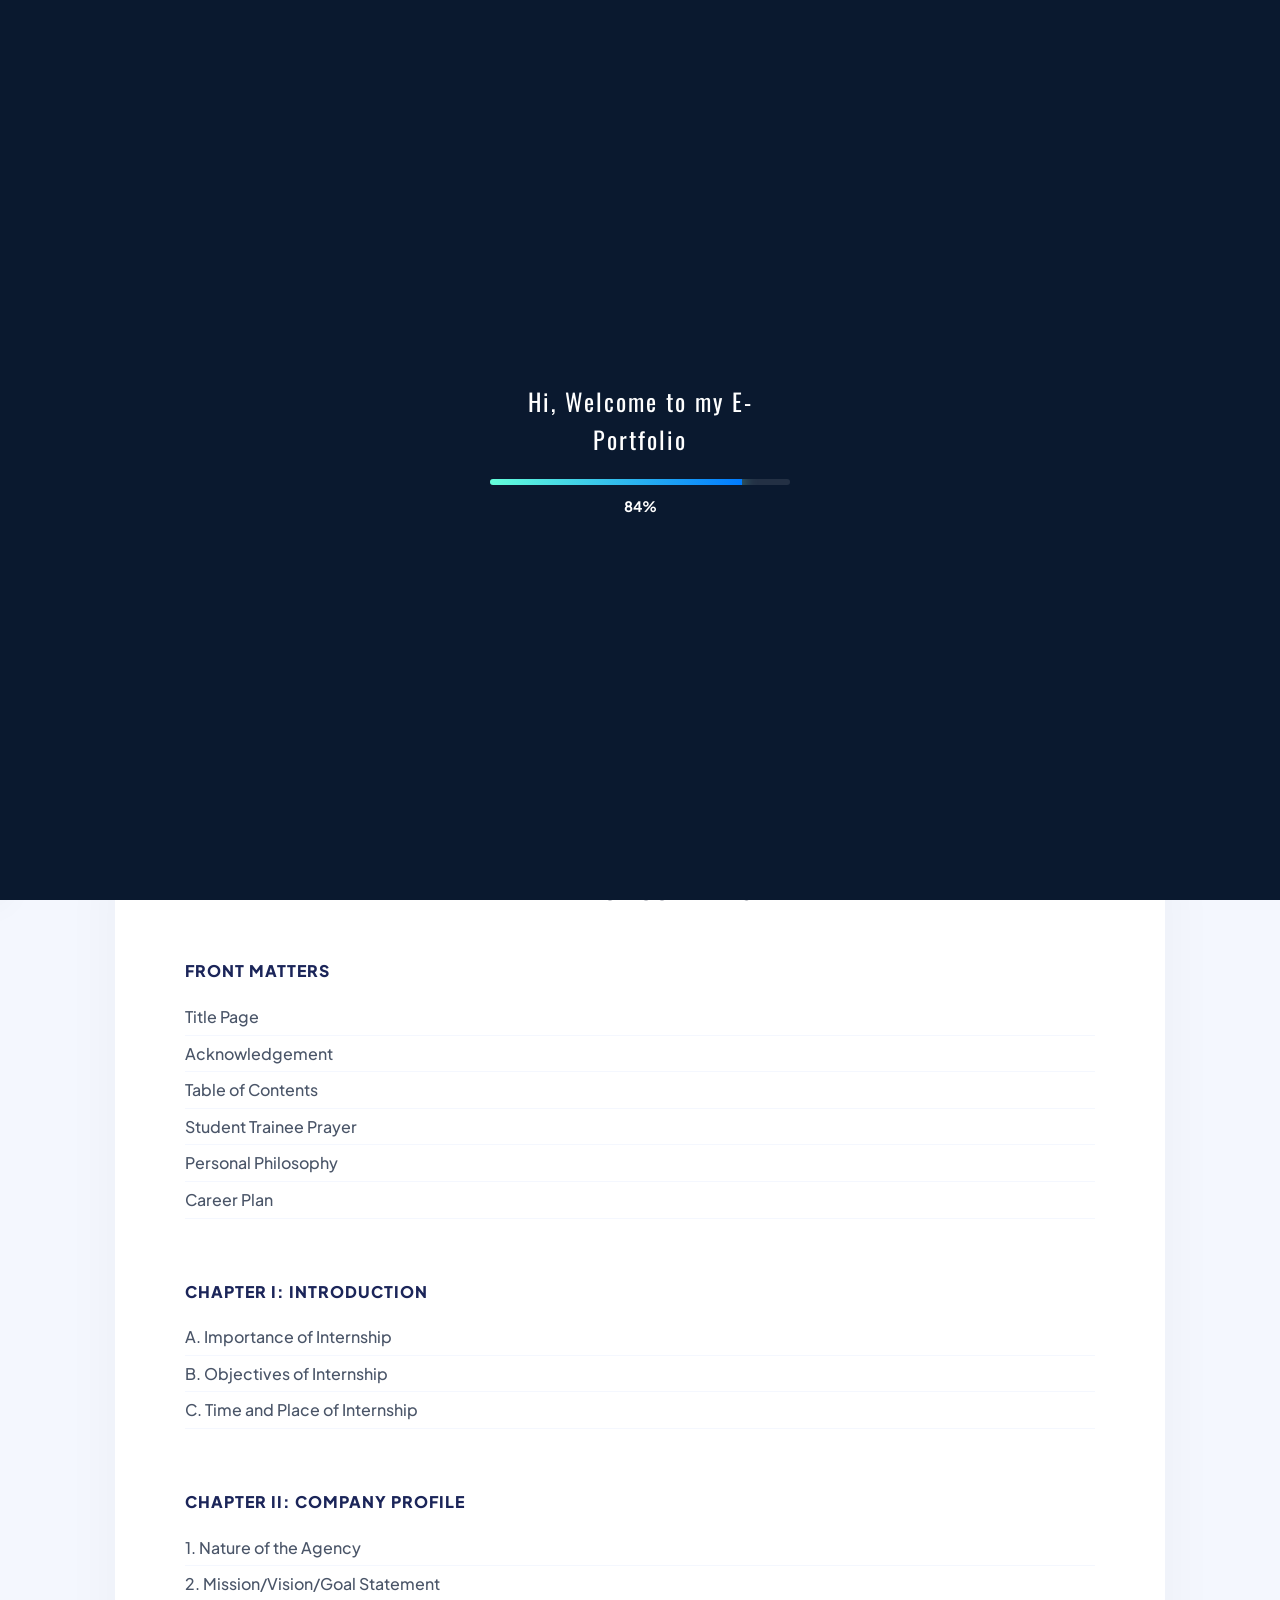
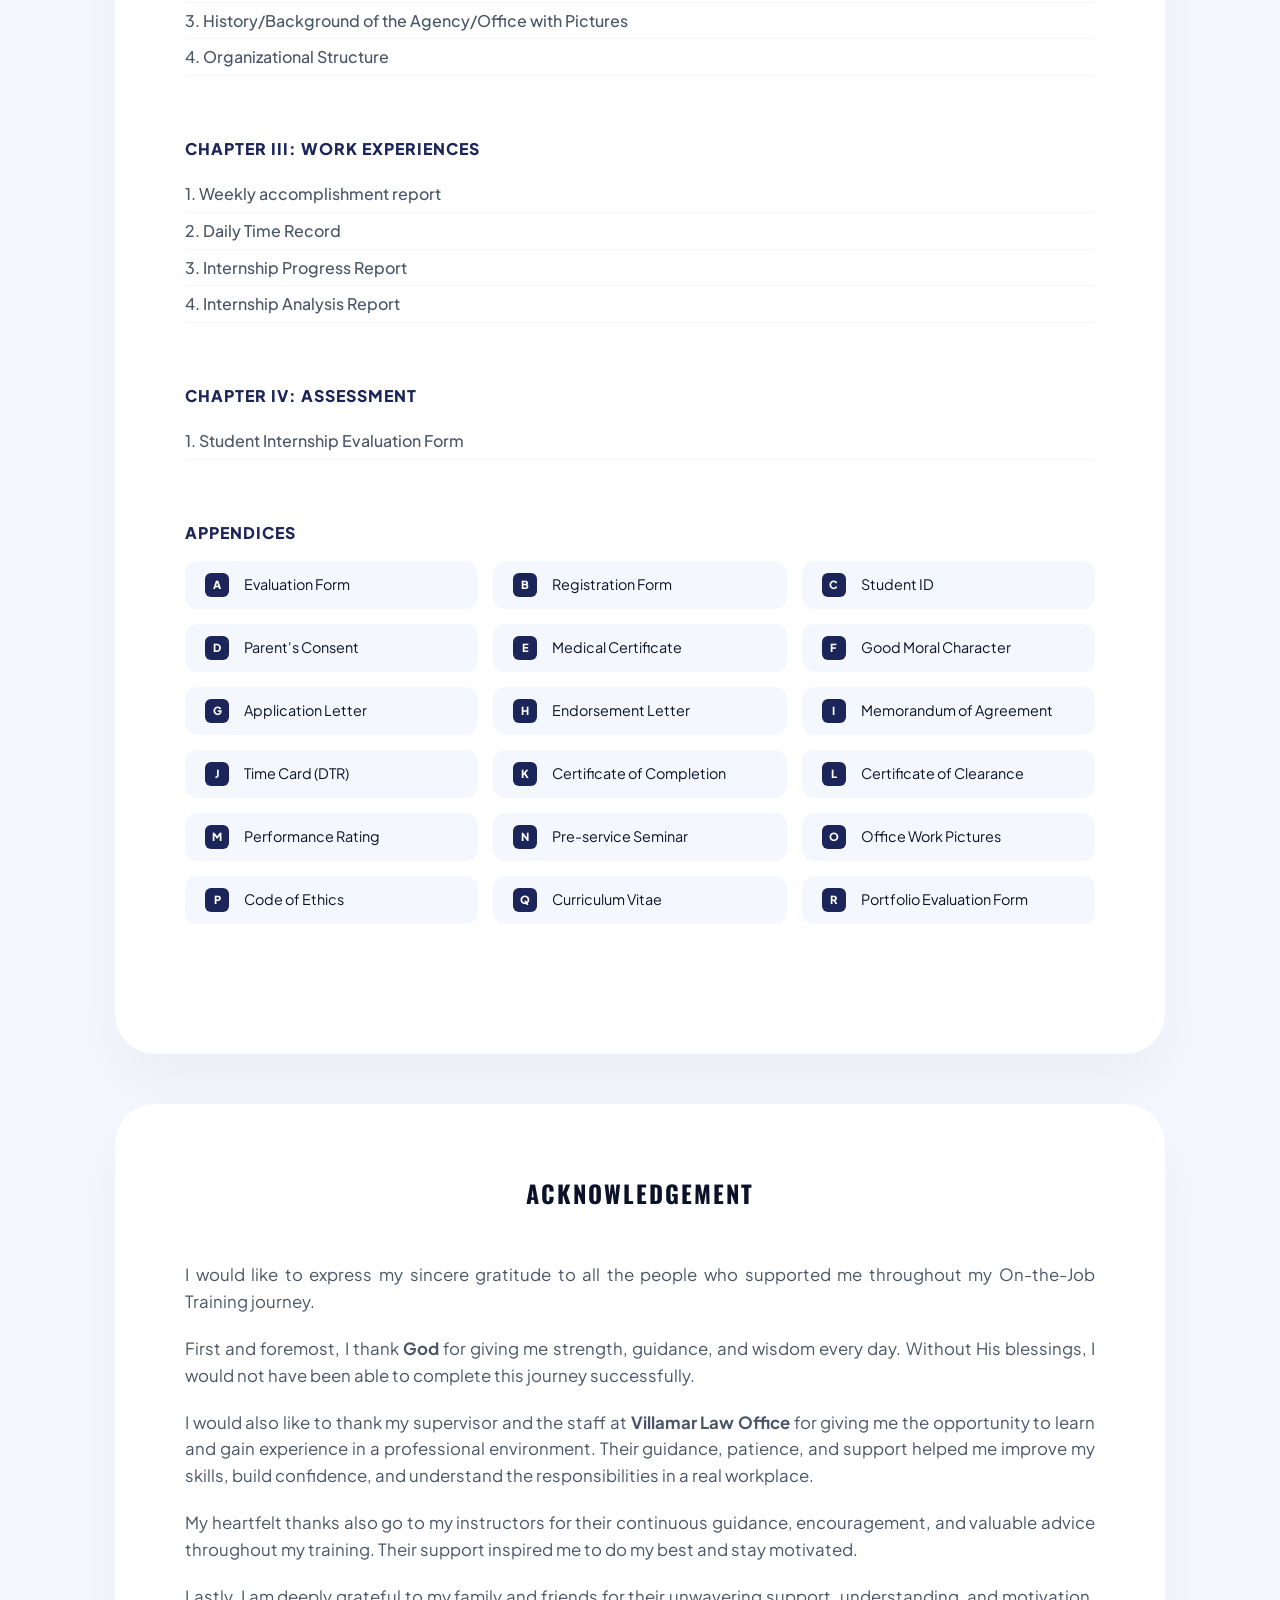
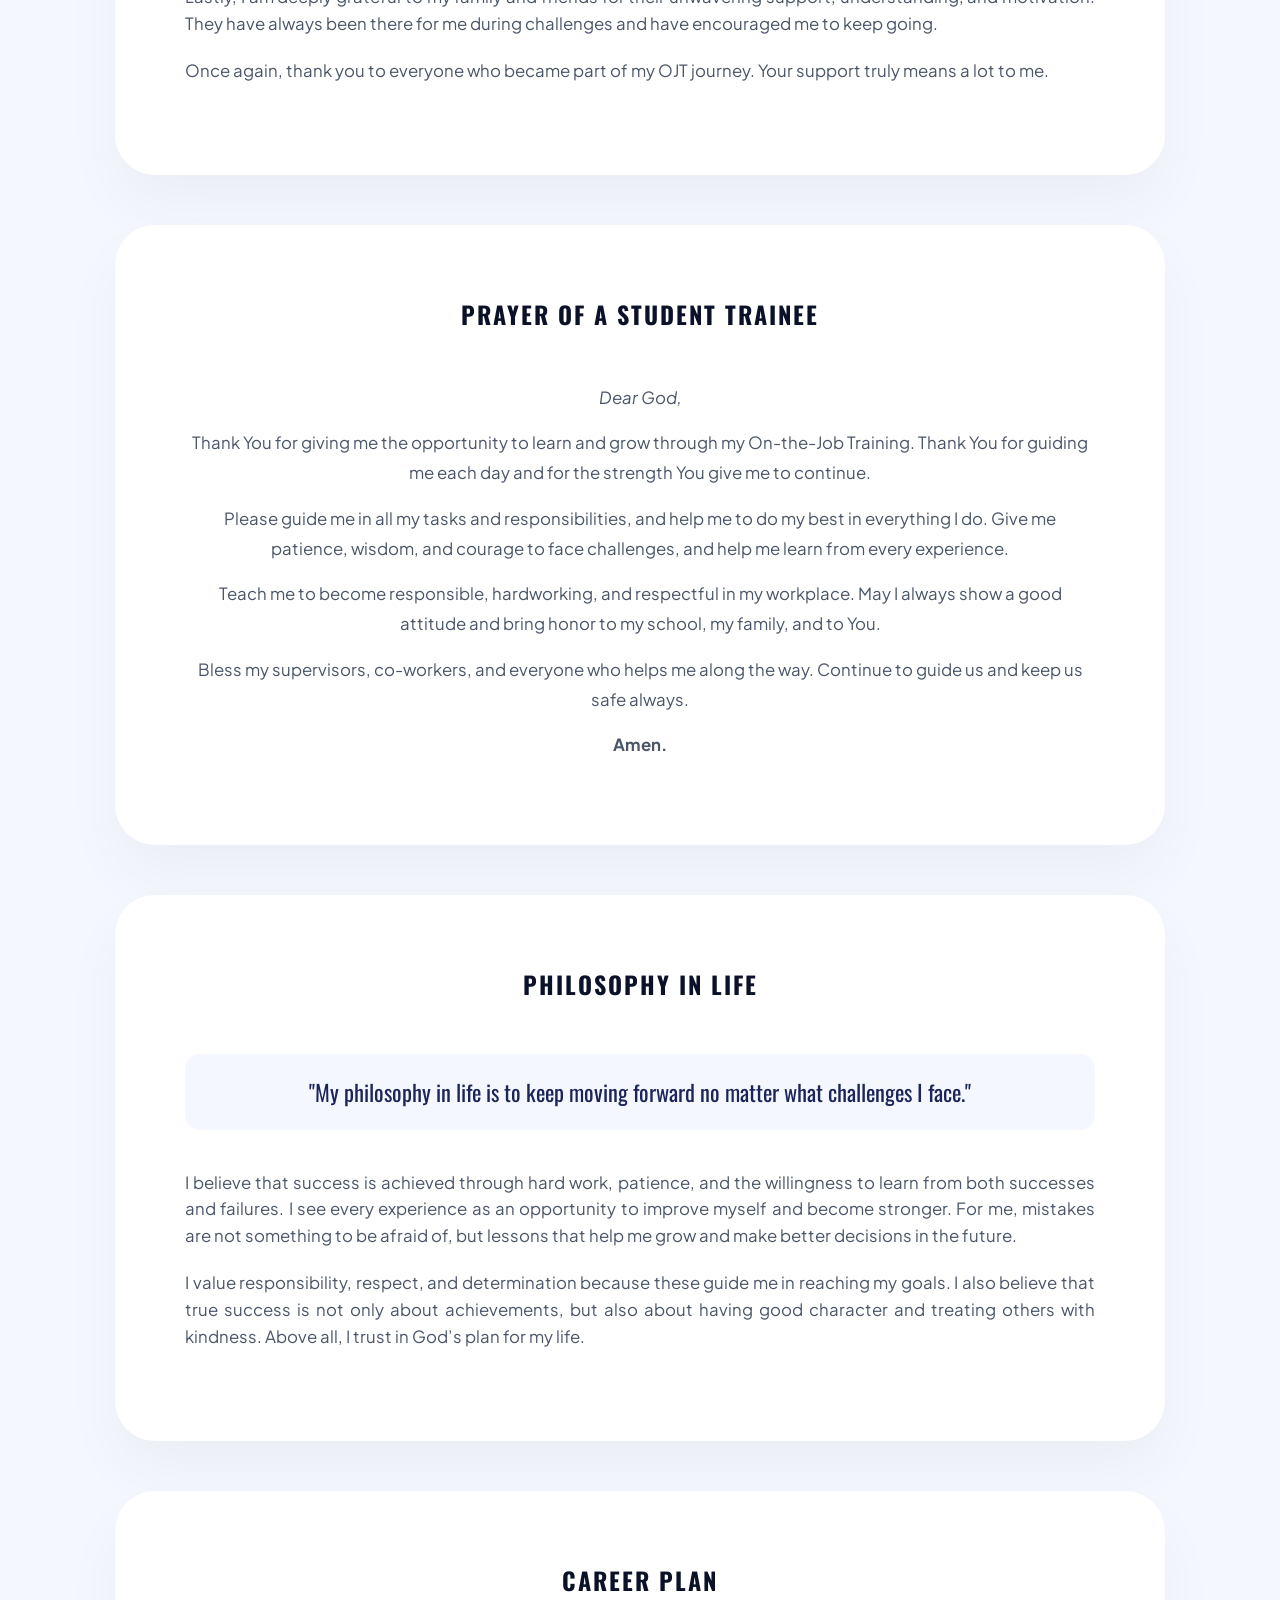
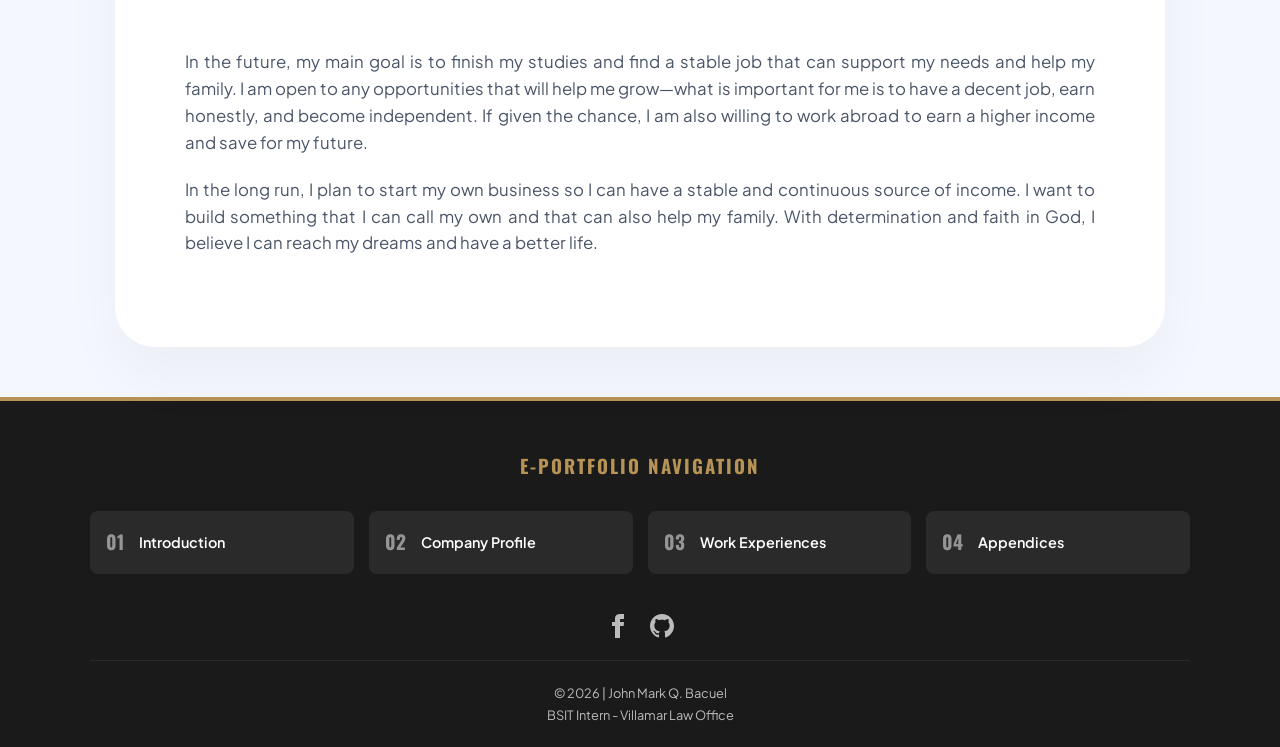
==== index.html @ 4e7fc2db "Update index.html" ====
<!DOCTYPE html>
<html lang="en">
<head>
    <meta charset="UTF-8">
    <meta property="og:title" content="OJT E-Portfolio | John Mark Bacuel">
<meta property="og:description" content="My On-the-Job Training E-Portfolio showcasing my experience and achievements at Villamar Law Office.">
<meta property="og:image" content="https://yourdomain.com/preview.jpg">
<meta property="og:type" content="website">
    <meta name="viewport" content="width=device-width, initial-scale=1.0">
    <title>OJT E-Portfolio | John Mark Bacuel</title>
    <link rel="stylesheet" href="style.css">
    <link href="https://fonts.googleapis.com/css2?family=Oswald:wght@400;700&family=Plus+Jakarta+Sans:wght@300;400;600;800&display=swap" rel="stylesheet">
    <link rel="icon" type="image/png" href="omsc_logo.png">
    <style>
        /* Custom styles para sa Logos at Title Alignment */
        .logo-container {
            display: flex;
            justify-content: center;
            align-items: center;
            gap: 20px; /* Pagitan ng bawat logo */
            margin-bottom: 20px;
            flex-wrap: wrap;
        }

        .logo-container img {
            height: 80px; /* Standard height para sa mga logos */
            width: auto;
            filter: drop-shadow(0 4px 8px rgba(0,0,0,0.3)); /* Para lumitaw sa background */
        }

        .college-name {
            font-family: 'Plus Jakarta Sans', sans-serif;
            color: var(--accent); /* Ginamit ang gold color from your CSS */
            font-size: 1.2rem;
            font-weight: 600;
            letter-spacing: 2px;
            text-transform: uppercase;
            margin-top: 10px;
            text-shadow: 0 2px 10px rgba(0,0,0,0.5);
        }

        .hero-content {
            text-align: center;
        }

        @media (max-width: 768px) {
            .logo-container img { height: 50px; }
            .college-name { font-size: 0.9rem; }
        }
    </style>
</head>
<div id="loader-wrapper">
    <div class="loader-content">
        <div class="welcome-text">Hi, Welcome to my E-Portfolio</div>
        <div class="progress-bar-container">
            <div class="progress-bar" id="progress-bar"></div>
        </div>
        <div class="loading-percentage">0%</div>
    </div>
</div>

<div id="info-modal" class="modal-overlay">
    <div class="modal-box">
        <span class="close-modal" onclick="closeModal()">&times;</span>
        <div class="modal-header">
            <img src="me.png" alt="Student" class="modal-avatar">
            <h2>Student Profile</h2>
        </div>
        <div class="modal-body">
    <div class="info-group">
        <span class="info-label">Student Name:</span>
        <span class="info-value">John Mark Q. Bacuel</span>
    </div>
    <div class="info-group">
        <span class="info-label">Student ID:</span>
        <span class="info-value">MA22-IT-02610</span>
    </div>
    <div class="info-group">
        <span class="info-label">Course & Year:</span>
        <span class="info-value">BSIT-4D</span>
    </div>
    <div class="info-group">
        <span class="info-label">Internship Period:</span>
        <span class="info-value">Feb 2 - May 5, 2026</span>
    </div>
    <div class="info-group">
        <span class="info-label">Agency:</span>
        <span class="info-value">Villamar Law Office</span>
    </div>
    <div class="info-group">
        <span class="info-label">OJT Coordinator:</span>
        <span class="info-value">Rommel C. Sanqui</span>
    </div>
</div>
        <button class="modal-btn" onclick="closeModal()">Explore Portfolio</button>
    </div>
</div>
<body>

    <header class="main-header">
        <div class="burger-menu" onclick="toggleMenu()">
            <div class="line"></div>
            <div class="line"></div>
            <div class="line"></div>
        </div>
        <div class="brand-name">E-PORTFOLIO</div>
    </header>

    <nav class="sidebar" id="sidebar">
        <div class="sidebar-header">
            <span class="close-btn" onclick="toggleMenu()">&times;</span>
           <div class="profile-box">
    <img src="me.png" alt="Profile Picture" class="avatar-img">
    <div class="profile-text">
        <h3>John Mark Q. Bacuel</h3>
        <p>BSIT Student Intern</p>
    </div>
</div>
        </div>
        <div class="nav-links">
    <p class="label">E-Portfolio Contents</p>
    
    <a href="index.html">🏠 Title Page</a>

    <div class="nav-group">
        <div class="nav-item-wrapper">
            <a href="chapter1.html">📁 Chapter I</a>
            <span class="arrow" onclick="toggleDropdown(this)">▼</span>
        </div>
        <div class="sub-menu">
            <a href="chapter1.html#importance">A. Importance of Internship</a>
            <a href="chapter1.html#objectives">B. Objectives of Internship</a>
            <a href="chapter1.html#time-place">C. Time and Place</a>
        </div>
    </div>

    <div class="nav-group">
        <div class="nav-item-wrapper">
            <a href="chapter2.html">🏢 Chapter II</a>
            <span class="arrow" onclick="toggleDropdown(this)">▼</span>
        </div>
        <div class="sub-menu">
            <a href="chapter2.html#nature">1. Nature of Agency</a>
            <a href="chapter2.html#mission">2. Mission/Vision</a>
            <a href="chapter2.html#history">3. Background of the agency</a>
            <a href="chapter2.html#lawyer">4. Lawyer's Profile</a>
            <a href="chapter2.html#OS">5. Organizational Structure</a>
        </div>
    </div>

    <div class="nav-group">
        <div class="nav-item-wrapper">
            <a href="chapter3.html">💼 Chapter III</a>
            <span class="arrow" onclick="toggleDropdown(this)">▼</span>
        </div>
        <div class="sub-menu">
            <a href="chapter3.html#weekly">1. Weekly Reports</a>
            <a href="chapter3.html#dtr">2. Daily Time Record</a>
            <a href="chapter3.html#progress">3. Internship Progress Report</a>
            <a href="chapter3.html#analysis">4. Internship Analysis Report</a>
        </div>
    </div>
   <div class="nav-group">
        <div class="nav-item-wrapper">
            <a href="chapter4.html">📊 Chapter IV</a>
            <span class="arrow" onclick="toggleDropdown(this)">▼</span>
        </div>
        <div class="sub-menu">
            <a href="chapter4.html#evaluation">A. Student Internship Evaluation Form</a>
        </div>
    </div>

    <a href="appendices.html">📎 Appendices</a>
</div>
        <div class="sidebar-footer">
            <p><strong>Villamar Law Office</strong></p>
            <p>Internship 2026</p>
        </div>
    </nav>

    <div class="overlay" id="overlay" onclick="toggleMenu()"></div>

    <main>
        <section id="home" class="hero-fullscreen">
            <div class="hero-overlay">
                <div class="hero-content">
                    
                    <div class="logo-container">
                        <img src="omsc_logo.png" alt="OMSC Logo">
                        <img src="bsit_logo.png" alt="BSIT Logo">
                        <img src="villamar_logo.png" alt="Villamar Law Office Logo">
                        </div>

                    <h1 class="main-title">ON-THE-JOB TRAINING</h1>
                    
                    <div class="college-name">
                        College of Arts, Science and Technology
                    </div>

                </div>
            </div>
        </section>

        <div class="container">
            <section id="toc" class="content-card">
                <h2 class="section-title">TABLE OF CONTENTS</h2>
                <div class="detailed-toc">
                    <div class="toc-item">
                        <div class="toc-header">FRONT MATTERS</div>
                        <ul class="toc-sublist">
                            <li>Title Page</li>
                            <li>Acknowledgement</li>
                            <li>Table of Contents</li>
                            <li>Student Trainee Prayer</li>
                            <li>Personal Philosophy</li>
                            <li>Career Plan</li>
                        </ul>
                    </div>

                    <div class="toc-item">
                        <div class="toc-header">CHAPTER I: INTRODUCTION</div>
                        <ul class="toc-sublist">
                            <li>A. Importance of Internship</li>
                            <li>B. Objectives of Internship</li>
                            <li>C. Time and Place of Internship</li>
                        </ul>
                    </div>

                    <div class="toc-item">
                        <div class="toc-header">CHAPTER II: COMPANY PROFILE</div>
                        <ul class="toc-sublist">
                            <li>1. Nature of the Agency</li>
                            <li>2. Mission/Vision/Goal Statement</li>
                            <li>3. History/Background of the Agency/Office with Pictures</li>
                            <li>4. Organizational Structure</li>
                        </ul>
                    </div>

                    <div class="toc-item">
                        <div class="toc-header">CHAPTER III: WORK EXPERIENCES</div>
                        <ul class="toc-sublist">
                            <li>1. Weekly accomplishment report</li>
                            <li>2. Daily Time Record</li>
                            <li>3. Internship Progress Report</li>
                            <li>4. Internship Analysis Report</li>
                        </ul>
                    </div>

                    <div class="toc-item">
                        <div class="toc-header">CHAPTER IV: ASSESSMENT</div>
                        <ul class="toc-sublist">
                            <li>1. Student Internship Evaluation Form</li>
                        </ul>
                    </div>

                    <div class="toc-item">
                        <div class="toc-header">APPENDICES</div>
                        <ul class="appendix-grid">
                            <li><span>A</span> Evaluation Form</li>
                            <li><span>B</span> Registration Form</li>
                            <li><span>C</span> Student ID</li>
                            <li><span>D</span> Parent's Consent</li>
                            <li><span>E</span> Medical Certificate</li>
                            <li><span>F</span> Good Moral Character</li>
                            <li><span>G</span> Application Letter</li>
                            <li><span>H</span> Endorsement Letter</li>
                            <li><span>I</span> Memorandum of Agreement</li>
                            <li><span>J</span> Time Card (DTR)</li>
                            <li><span>K</span> Certificate of Completion</li>
                            <li><span>L</span> Certificate of Clearance</li>
                            <li><span>M</span> Performance Rating</li>
                            <li><span>N</span> Pre-service Seminar</li>
                            <li><span>O</span> Office Work Pictures</li>
                            <li><span>P</span> Code of Ethics</li>
                            <li><span>Q</span> Curriculum Vitae</li>
                            <li><span>R</span> Portfolio Evaluation Form</li>
                        </ul>
                    </div>
                </div>
            </section>

            <section id="ack" class="content-card">
    <h2 class="section-title">ACKNOWLEDGEMENT</h2>
    <div class="content-body text-justify">
        <p>I would like to express my sincere gratitude to all the people who supported me throughout my On-the-Job Training journey.</p>
        <p>First and foremost, I thank <strong>God</strong> for giving me strength, guidance, and wisdom every day. Without His blessings, I would not have been able to complete this journey successfully.</p>
        <p>I would also like to thank my supervisor and the staff at <strong>Villamar Law Office</strong> for giving me the opportunity to learn and gain experience in a professional environment. Their guidance, patience, and support helped me improve my skills, build confidence, and understand the responsibilities in a real workplace.</p>
        <p>My heartfelt thanks also go to my instructors for their continuous guidance, encouragement, and valuable advice throughout my training. Their support inspired me to do my best and stay motivated.</p>
        <p>Lastly, I am deeply grateful to my family and friends for their unwavering support, understanding, and motivation. They have always been there for me during challenges and have encouraged me to keep going.</p>
        <p>Once again, thank you to everyone who became part of my OJT journey. Your support truly means a lot to me.</p>
    </div>
</section>

<section id="prayer" class="content-card prayer-bg">
    <h2 class="section-title">PRAYER OF A STUDENT TRAINEE</h2>
    <div class="content-body text-center prayer-text">
        <p><em>Dear God,</em></p>
        <p>Thank You for giving me the opportunity to learn and grow through my On-the-Job Training. Thank You for guiding me each day and for the strength You give me to continue.</p>
        <p>Please guide me in all my tasks and responsibilities, and help me to do my best in everything I do. Give me patience, wisdom, and courage to face challenges, and help me learn from every experience.</p>
        <p>Teach me to become responsible, hardworking, and respectful in my workplace. May I always show a good attitude and bring honor to my school, my family, and to You.</p>
        <p>Bless my supervisors, co-workers, and everyone who helps me along the way. Continue to guide us and keep us safe always.</p>
        <p><strong>Amen.</strong></p>
    </div>
</section>

<section id="philosophy" class="content-card">
    <h2 class="section-title">PHILOSOPHY IN LIFE</h2>
    <div class="content-body">
        <blockquote class="text-center">
            "My philosophy in life is to keep moving forward no matter what challenges I face."
        </blockquote>
        <div class="text-justify">
            <p>I believe that success is achieved through hard work, patience, and the willingness to learn from both successes and failures. I see every experience as an opportunity to improve myself and become stronger. For me, mistakes are not something to be afraid of, but lessons that help me grow and make better decisions in the future.</p>
            <p>I value responsibility, respect, and determination because these guide me in reaching my goals. I also believe that true success is not only about achievements, but also about having good character and treating others with kindness. Above all, I trust in God’s plan for my life.</p>
        </div>
    </div>
</section>

<section id="career" class="content-card">
    <h2 class="section-title">CAREER PLAN</h2>
    <div class="content-body text-justify">
        <p>In the future, my main goal is to finish my studies and find a stable job that can support my needs and help my family. I am open to any opportunities that will help me grow—what is important for me is to have a decent job, earn honestly, and become independent. If given the chance, I am also willing to work abroad to earn a higher income and save for my future.</p>
        <p>In the long run, I plan to start my own business so I can have a stable and continuous source of income. I want to build something that I can call my own and that can also help my family. With determination and faith in God, I believe I can reach my dreams and have a better life.</p>
    </div>
</section>

        </div>
    </main>

    <script src="script.js"></script>
    <footer class="portfolio-footer">
    <div class="footer-content">
        <h3>E-PORTFOLIO NAVIGATION</h3>
        <div class="footer-nav-grid">
            <a href="chapter1.html" class="footer-btn">
                <span class="btn-num">01</span>
                <span class="btn-txt">Introduction</span>
            </a>
            <a href="chapter2.html" class="footer-btn">
                <span class="btn-num">02</span>
                <span class="btn-txt">Company Profile</span>
            </a>
            <a href="chapter3.html" class="footer-btn">
                <span class="btn-num">03</span>
                <span class="btn-txt">Work Experiences</span>
            </a>
            <a href="appendices.html" class="footer-btn">
                <span class="btn-num">04</span>
                <span class="btn-txt">Appendices</span>
            </a>
        </div>
        <div class="social-links">
        <a href="https://www.facebook.com/john.mark.quincela.bacuel/" target="_blank" title="Facebook">
            <svg xmlns="http://www.w3.org/2000/svg" width="24" height="24" viewBox="0 0 24 24" fill="currentColor"><path d="M9 8h-3v4h3v12h5v-12h3.642l.358-4h-4v-1.667c0-.955.192-1.333 1.115-1.333h2.885v-5h-3.808c-3.596 0-5.192 1.583-5.192 4.615v3.385z"/></svg>
        </a>
        
        <a href="https://github.com/settings/profile" target="_blank" title="GitHub">
            <svg xmlns="http://www.w3.org/2000/svg" width="24" height="24" viewBox="0 0 24 24" fill="currentColor"><path d="M12 0c-6.626 0-12 5.373-12 12 0 5.302 3.438 9.8 8.207 11.387.599.111.793-.261.793-.577v-2.234c-3.338.726-4.033-1.416-4.033-1.416-.546-1.387-1.333-1.756-1.333-1.756-1.089-.744.083-.729.083-.729 1.205.084 1.839 1.237 1.839 1.237 1.07 1.834 2.807 1.304 3.492.997.107-.775.418-1.305.762-1.604-2.665-.305-5.467-1.334-5.467-5.931 0-1.311.469-2.381 1.236-3.221-.124-.303-.535-1.524.117-3.176 0 0 1.008-.322 3.301 1.23.957-.266 1.983-.399 3.003-.404 1.02.005 2.047.138 3.006.404 2.291-1.552 3.297-1.23 3.297-1.23.653 1.653.242 2.874.118 3.176.77.84 1.235 1.911 1.235 3.221 0 4.609-2.807 5.624-5.479 5.921.43.372.823 1.102.823 2.222v3.293c0 .319.192.694.801.576 4.765-1.589 8.199-6.086 8.199-11.386 0-6.627-5.373-12-12-12z"/></svg>
        </a>
        </div>
        <div class="footer-bottom">
            <p>&copy; 2026 | John Mark Q. Bacuel</p>
            <p>BSIT Intern - Villamar Law Office</p>
        </div>
    </div>
</footer>
</body>

</html>
---- style.css ----
/* Custom Properties for consistency */
:root {
    --primary: #1B2559;       /* Deep Navy - Authority & Trust */
    --primary-light: #2D3A82; 
    --accent: #B79455;        /* Muted Gold - Professionalism */
    --dark-blue: #0A1128;     /* Near Black for Text */
    --text-grey: #4A5568;     /* Soft grey for readability */
    --bg-light: #F4F7FE;      /* Clean background */
    --white: #ffffff;
    --glass: rgba(255, 255, 255, 0.9);
    --border-color: #E2E8F0;
}

* {
    margin: 0;
    padding: 0;
    box-sizing: border-box;
    scroll-behavior: smooth;
}

body {
    background-color: var(--bg-light);
    color: var(--dark-blue);
    font-family: 'Plus Jakarta Sans', sans-serif;
    line-height: 1.6;
}

/* Header & Burger */
.main-header {
    position: fixed;
    top: 0;
    width: 100%;
    padding: 25px 50px;
    display: flex;
    align-items: center;
    z-index: 1000;
    transition: 0.3s;
}

.brand-name {
    font-family: 'Oswald', sans-serif;
    color: white;
    font-size: 1.2rem;
    letter-spacing: 3px;
    text-shadow: 0 2px 10px rgba(0,0,0,0.3);
}

.burger-menu {
    width: 25px;
    height: 18px;
    display: flex;
    flex-direction: column;
    justify-content: space-between;
    cursor: pointer;
    margin-right: 25px;
}

.line {
    width: 100%;
    height: 2px;
    background: white;
    border-radius: 10px;
    box-shadow: 0 2px 5px rgba(0,0,0,0.2);
}

/* Sidebar Styling */
.sidebar {
    position: fixed;
    left: -320px;
    top: 0;
    width: 310px;
    height: 100vh;
    background: var(--white);
    z-index: 2001;
    transition: 0.4s cubic-bezier(0.4, 0, 0.2, 1);
    box-shadow: 15px 0 35px rgba(0,0,0,0.05);
    
    /* Ginawang Flex para ma-control ang scrollable area */
    display: flex;
    flex-direction: column;
    padding: 30px 0; /* Tinanggal ang horizontal padding para sa nav-links custom scroll */
}

.sidebar.active { 
    left: 0; 
}

.sidebar-header {
    padding: 0 30px; /* Binalik ang padding dito para sa header */
}

.close-btn {
    font-size: 30px;
    color: var(--text-grey);
    cursor: pointer;
    display: block;
    text-align: right;
    margin-bottom: 20px;
}

.profile-box {
    display: flex;
    align-items: center;
    gap: 15px;
    margin-bottom: 20px;
    padding-bottom: 20px;
    border-bottom: 1px solid var(--bg-light);
}

.avatar-img {
    width: 60px;
    height: 60px;
    border-radius: 50%;
    object-fit: cover;
    border: 2px solid var(--accent);
    box-shadow: 0 4px 8px rgba(0,0,0,0.1);
}

.profile-text h3 {
    font-size: 0.95rem;
    color: var(--dark-blue);
    margin-bottom: 2px;
}

.profile-text p {
    font-size: 0.75rem;
    color: var(--text-grey);
}

/* --- ITO ANG PINAKA-IMPORTANTE PARA SA SCROLL --- */
.nav-links {
    flex: 1;                /* Kinukuha ang lahat ng natitirang space sa gitna */
    overflow-y: auto;       /* Dito lalabas ang scrollbar kapag mahaba na ang listahan */
    padding: 0 30px;        /* Side padding para sa mga links */
    margin-bottom: 20px;
}

/* Custom Scrollbar Design (Para hindi pangit tingnan) */
.nav-links::-webkit-scrollbar {
    width: 5px;
}

.nav-links::-webkit-scrollbar-thumb {
    background: var(--bg-light);
    border-radius: 10px;
}

.nav-links a {
    display: block;
    text-decoration: none;
    color: var(--text-grey);
    padding: 12px 15px;
    border-radius: 12px;
    margin-bottom: 5px;
    font-weight: 600;
    transition: 0.3s;
}

.nav-links a:hover {
    background: var(--bg-light);
    color: var(--primary);
}

.label { 
    font-size: 0.7rem; 
    font-weight: 800; 
    color: #a3aed0; 
    margin: 25px 0 10px; 
    padding-left: 15px; 
}

.sidebar-footer {
    position: relative;     /* Mula absolute, ginawang relative para sumunod sa flexbox flow */
    margin: 0 30px;         /* Padding-like margins */
    background: var(--bg-light);
    padding: 15px;
    border-radius: 15px;
    font-size: 0.75rem;
    margin-top: auto;       /* Sinisigurado na nasa pinaka-baba lagi */
}

/* Hero Section */
.hero-fullscreen {
    height: 100vh;
    background: url('bg.png') center/cover no-repeat fixed;
    position: relative;
}

.hero-overlay {
    height: 100%;
    background: rgba(0, 0, 0, 0.2);
    display: flex;
    align-items: center;
    justify-content: center;
}

.hero-content h1 {
    font-family: 'Oswald', sans-serif;
    font-size: 4rem;
    color: white;
    letter-spacing: -1px;
    text-shadow: 0 10px 30px rgba(0,0,0,0.3);
}

.subtitle {
    color: white;
    font-size: 1.2rem;
    letter-spacing: 6px;
    text-transform: uppercase;
    font-weight: 300;
}

.placeholder-circle {
    width: 70px; height: 70px;
    border: 1.5px solid rgba(255,255,255,0.5);
    border-radius: 50%;
    display: inline-flex;
    align-items: center; justify-content: center;
    color: white; margin: 0 15px 30px;
    font-size: 0.6rem;
}

/* Scroll Animation */
.mouse-scroll {
    position: absolute;
    bottom: 40px;
    color: white;
    text-align: center;
}

.mouse {
    width: 24px; height: 40px;
    border: 2px solid white;
    border-radius: 20px;
    margin: 0 auto 10px;
}

/* Detailed Table of Contents */
.container {
    max-width: 1100px;
    margin: -100px auto 100px;
    position: relative;
    padding: 0 25px;
}

.content-card {

    background: var(--white);

    padding: 70px;

    border-radius: 40px;

    box-shadow: 0 30px 60px rgba(0,0,0,0.04);

    margin-bottom: 50px;

} 



.section-title {
    font-family: 'Oswald', sans-serif;
    font-size: 1.5rem;
    color: var(--dark-blue);
    margin-bottom: 50px;
    text-align: center;
    letter-spacing: 2px;
}

.toc-item {
    margin-bottom: 40px;
    padding-bottom: 20px;
}

.toc-header {
    font-weight: 800;
    color: var(--primary);
    font-size: 1rem;
    margin-bottom: 15px;
    letter-spacing: 1px;
}

.toc-sublist { list-style: none; }

.toc-sublist li {
    padding: 12px 0;
    border-bottom: 1px solid #f4f7fe;
    color: var(--text-grey);
    font-weight: 500;
}

/* Appendix Grid View */
.appendix-grid {
    display: grid;
    grid-template-columns: repeat(auto-fit, minmax(250px, 1fr));
    gap: 15px;
    list-style: none;
}

.appendix-grid li {
    background: var(--bg-light);
    padding: 12px 20px;
    border-radius: 12px;
    display: flex;
    align-items: center;
    font-size: 0.9rem;
    color: var(--dark-blue);
}

.appendix-grid li span {
    background: var(--primary);
    color: white;
    width: 24px; height: 24px;
    border-radius: 6px;
    display: flex;
    align-items: center;
    justify-content: center;
    font-size: 0.7rem;
    margin-right: 15px;
    font-weight: 800;
}

/* Text Alignment Classes */
.text-justify {
    text-align: justify;
    text-justify: inter-word; /* Para pantay na pantay ang spaces */
}

.text-center {
    text-align: center;
}

/* Enhancements for readability */
.content-body p {
    margin-bottom: 20px;
    font-size: 1.05rem;
    color: var(--text-grey);
}

.prayer-text p {
    margin-bottom: 15px;
    font-style: normal;
    line-height: 1.8;
}

/* Style for the blockquote in Philosophy */
blockquote {
    font-family: 'Oswald', sans-serif;
    font-size: 1.4rem;
    color: var(--primary);
    border-left: none; /* Inalis ko ang border para sa center design */
    padding: 20px;
    background: var(--bg-light);
    border-radius: 15px;
    margin: 20px 0 40px 0;
}

.overlay {
    position: fixed; top: 0; left: 0; width: 100%; height: 100%;
    background: rgba(0,0,0,0.3); backdrop-filter: blur(4px);
    display: none; z-index: 1500;
}
.overlay.active { display: block; }

@media (max-width: 768px) {
    .hero-content h1 { font-size: 3rem; }
    .content-card { padding: 40px 25px; }
}
/* Add padding to container for sub-pages */
.container {
    max-width: 1100px;
    margin: 50px auto; /* Inadjust ko mula -100px para sa normal pages */
    position: relative;
    padding: 0 25px;
}

/* Specific fix para sa index lang yung -100px */
.hero-fullscreen + .container {
    margin-top: -100px;
}
/* Para sa mga pages na walang Hero Image */
.subpage-header {
    background: rgba(255, 255, 255, 0.9);
    backdrop-filter: blur(10px);
    border-bottom: 1px solid #e0e5f2;
}

.subpage-header .brand-name {
    color: var(--dark-blue);
}

.subpage-header .line {
    background: var(--dark-blue);
}

/* Spacing para sa content ng sub-pages */
.sub-container {
    margin-top: 120px; /* Para hindi matakpan ng fixed header */
}


                /* Chapter 1 Specific Styles */
.lead-text {
    font-size: 1.1rem;
    text-align: center;
    color: var(--text-grey);
    max-width: 800px;
    margin: 0 auto;
    line-height: 1.8;
}

.section-header {
    display: flex;
    align-items: center;
    gap: 15px;
    margin-bottom: 30px;
}

.section-number {
    background: var(--primary);
    color: white;
    width: 40px;
    height: 40px;
    display: flex;
    align-items: center;
    justify-content: center;
    border-radius: 50%;
    font-weight: 800;
}

.importance-box {
    background: var(--bg-light);
    padding: 30px;
    border-radius: 20px;
    border-left: 5px solid var(--primary);
}

.skill-tags {
    display: flex;
    flex-wrap: wrap;
    gap: 10px;
    margin-top: 20px;
}

.skill-tags span {
    background: white;
    padding: 5px 15px;
    border-radius: 20px;
    font-size: 0.8rem;
    font-weight: 700;
    color: var(--primary);
    box-shadow: 0 4px 10px rgba(0,0,0,0.05);
}

/* Objectives Grid */
.objectives-grid {
    display: grid;
    grid-template-columns: repeat(auto-fit, minmax(280px, 1fr));
    gap: 20px;
}

.obj-card {
    background: var(--bg-light);
    padding: 25px;
    border-radius: 20px;
    transition: 0.3s;
    border: 1px solid transparent;
}

.obj-card:hover {
    background: white;
    border-color: var(--primary);
    transform: translateY(-5px);
    box-shadow: 0 10px 30px rgba(67, 24, 255, 0.1);
}

.obj-icon {
    font-size: 1.5rem;
    margin-bottom: 15px;
}

/* Time and Place Grid */
.info-grid {
    display: grid;
    grid-template-columns: 1fr 1fr;
    gap: 30px;
}

.info-item {
    padding: 20px;
    border-radius: 15px;
    background: #f8f9ff;
}

.info-item h4 {
    color: var(--primary);
    margin-bottom: 10px;
}

@media (max-width: 768px) {
    .info-grid { grid-template-columns: 1fr; }
}

                                                                       /* Chapter 2 Specific Styles */

/* Image Styling */
.image-container {
    text-align: center;
    margin: 20px 0;
}

.img-responsive {
    max-width: 100%;
    height: auto;
    border-radius: 15px;
    box-shadow: 0 10px 20px rgba(0,0,0,0.1);
}

.img-frame {
    width: 100%;
    border-radius: 10px;
    border: 5px solid #fff;
    box-shadow: 0 5px 15px rgba(0,0,0,0.1);
}

.image-caption {
    font-size: 0.85rem;
    color: var(--text-grey);
    margin-top: 10px;
    font-style: italic;
}

/* History Grid */
.history-grid {
    display: grid;
    grid-template-columns: 1.2fr 0.8fr;
    gap: 40px;
    align-items: center;
}

/* Lawyer Profile Styling */
.lawyer-profile-card {
    background: linear-gradient(to bottom right, #ffffff, #fcfdff);
}

.profile-header-info h4 {
    font-size: 1.8rem;
    color: var(--dark-blue);
    margin-bottom: 5px;
}

.bar-tag {
    background: var(--primary);
    color: white;
    padding: 5px 15px;
    border-radius: 5px;
    font-size: 0.8rem;
    font-weight: 600;
}

/* Timeline Design */
.timeline {
    margin-top: 40px;
    border-left: 2px solid #e0e5f2;
    padding-left: 30px;
    position: relative;
}

.timeline-item {
    margin-bottom: 30px;
    position: relative;
}

.time-dot {
    width: 12px;
    height: 12px;
    background: var(--primary);
    border-radius: 50%;
    position: absolute;
    left: -37px;
    top: 5px;
    border: 3px solid white;
}

.timeline-item h5 {
    color: var(--dark-blue);
    font-size: 1.1rem;
    margin-bottom: 5px;
}

/* Responsive */
@media (max-width: 768px) {
    .history-grid {
        grid-template-columns: 1fr;
    }
    
    .timeline {
        padding-left: 20px;
    }
}
/* Lawyer Profile Modern Layout */
.profile-container {
    display: grid;
    grid-template-columns: 1fr 1.5fr;
    gap: 40px;
    margin-top: 20px;
}

.lawyer-header h4 {
    font-size: 2rem;
    color: var(--dark-blue);
    margin-bottom: 10px;
}

.tags-row {
    display: flex;
    gap: 10px;
    margin-bottom: 25px;
}

.tag-blue {
    background: #eef2ff;
    color: var(--primary);
    padding: 6px 12px;
    border-radius: 8px;
    font-size: 0.8rem;
    font-weight: 700;
    border: 1px solid #d0d7ff;
}

.education-box {
    background: var(--bg-light);
    padding: 20px;
    border-radius: 15px;
}

.education-box h5 { margin-bottom: 15px; color: var(--dark-blue); }
.education-box ul { list-style: none; }
.education-box li { 
    font-size: 0.9rem; 
    margin-bottom: 10px; 
    padding-left: 20px; 
    position: relative;
}
.education-box li::before {
    content: "•";
    color: var(--primary);
    position: absolute;
    left: 0;
    font-weight: bold;
}

/* Timeline Vertical */
.timeline-wrapper {
    border-left: 3px solid #eef2ff;
    padding-left: 25px;
    margin-top: 20px;
}

.t-item {
    position: relative;
    margin-bottom: 30px;
}

.t-item::before {
    content: "";
    width: 15px;
    height: 15px;
    background: white;
    border: 3px solid var(--primary);
    border-radius: 50%;
    position: absolute;
    left: -34.5px;
    top: 5px;
}

.t-item.current::before {
    background: var(--primary);
}

.t-year {
    font-size: 0.8rem;
    font-weight: 800;
    color: var(--primary);
    margin-bottom: 5px;
}

.t-content h6 {
    font-size: 1rem;
    color: var(--dark-blue);
    margin-bottom: 3px;
}

.small-detail {
    font-size: 0.85rem;
    color: var(--text-grey);
    line-height: 1.4;
    margin-top: 5px;
}

@media (max-width: 768px) {
    .profile-container { grid-template-columns: 1fr; }
}

/* --- Modern Org Tree Section --- */

.org-intro {
    margin-bottom: 50px;
    line-height: 1.6;
    color: var(--text-grey);
    border-left: 4px solid var(--primary);
    padding-left: 20px;
}

.org-chart-wrapper {
    width: 100%;
    display: flex;
    justify-content: center;
    padding: 20px 0 50px 0;
    font-family: 'Plus Jakarta Sans', sans-serif;
    overflow-x: auto; /* Para sa mobile, pwedeng i-scroll pakanan */
}

/* Base Tree Structure (Linya) */
.org-tree ul {
    padding-top: 20px;
    position: relative;
    transition: all 0.5s;
    display: flex;
    justify-content: center;
    padding-left: 0;
}

.org-tree li {
    float: left;
    text-align: center;
    list-style-type: none;
    position: relative;
    padding: 20px 15px 0 15px;
    transition: all 0.5s;
}

/* Ang mga Linyang Konektor */
.org-tree li::before, .org-tree li::after {
    content: '';
    position: absolute;
    top: 0;
    right: 50%;
    border-top: 2px solid #d0d7ff; /* Kulay ng linya */
    width: 50%;
    height: 20px;
}

.org-tree li::after {
    right: auto;
    left: 50%;
    border-left: 2px solid #d0d7ff;
}

/* Tanggalin ang konektor sa gilid ng single lines */
.org-tree li:only-child::after, .org-tree li:only-child::before {
    display: none;
}

.org-tree li:only-child {
    padding-top: 0;
}

.org-tree li:first-child::before, .org-tree li:last-child::after {
    border: 0 none;
}

.org-tree li:last-child::before {
    border-right: 2px solid #d0d7ff;
    border-radius: 0 5px 0 0;
}

.org-tree li:first-child::after {
    border-radius: 5px 0 0 0;
}

/* Linyang pababa galing sa parent */
.org-tree ul ul::before {
    content: '';
    position: absolute;
    top: 0;
    left: 50%;
    border-left: 2px solid #d0d7ff;
    width: 0;
    height: 20px;
}

/* --- Node Styling (Ang Card mismo) --- */

.node-container {
    background: #fff;
    border: 1px solid #eef2ff;
    padding: 20px;
    border-radius: 15px;
    display: inline-block;
    position: relative;
    transition: all 0.3s ease;
    box-shadow: 0 5px 15px rgba(0,0,0,0.03);
    min-width: 180px;
}

.node-container:hover {
    transform: translateY(-5px);
    box-shadow: 0 10px 25px rgba(0,0,0,0.08);
    border-color: var(--primary);
}

/* Highlight para kay Atty. Lawrence */
.leader-node {
    border: 2px solid var(--primary);
    background: linear-gradient(135deg, #ffffff, #fcfdff);
}

/* Image Styling (Bilog) */
.node-image {
    width: 80px;
    height: 80px;
    margin: 0 auto 15px auto;
    border-radius: 50%;
    overflow: hidden;
    border: 4px solid #fff;
    box-shadow: 0 3px 10px rgba(0,0,0,0.1);
    background-color: #e0e0e0; /* Placeholder color kung walang image */
}

.node-image img {
    width: 100%;
    height: 100%;
    object-fit: cover; /* Siguraduhing sakop ang buong bilog */
    display: block;
}

/* Text Styling */
.node-details h4 {
    font-size: 1rem;
    color: var(--dark-blue);
    margin: 0 0 5px 0;
    font-weight: 700;
}

.node-details .role {
    font-size: 0.75rem;
    color: var(--primary);
    font-weight: 600;
    text-transform: uppercase;
    letter-spacing: 0.5px;
    display: block;
}

/* --- Responsive (Mobile) --- */
@media (max-width: 600px) {
    /* Sa mobile, gagawin nating vertical list para hindi siksikan */
    .org-tree ul {
        flex-direction: column;
        align-items: center;
    }
    
    .org-tree li {
        width: 100%;
        padding: 20px 0;
    }
    
    /* Tanggalin ang mga kumplikadong linya sa mobile */
    .org-tree li::before, .org-tree li::after,
    .org-tree ul ul::before {
        display: none;
    }
    
    /* Maglagay ng simpleng linyang pababa sa pagitan */
    .org-tree li:not(:last-child) .node-container::after {
        content: '';
        position: absolute;
        bottom: -20px;
        left: 50%;
        width: 2px;
        height: 20px;
        background: #d0d7ff;
    }

    .node-container {
        width: 80%;
    }
}
.node-container {
    cursor: pointer; /* Magmumulang link ang mouse */
}
/* Custom Justify Class */
.justified-text {
    text-align: justify;
    text-justify: inter-word; /* Mas maganda ang spacing ng words */
}

/* Mission and Vision Styles */
.note-box {
    background: #f8faff;
    border-left: 4px solid var(--primary);
    padding: 20px;
    margin-bottom: 30px;
    font-size: 0.9rem;
    color: var(--text-grey);
    line-height: 1.6;
}

.vm-grid {
    display: grid;
    grid-template-columns: repeat(auto-fit, minmax(280px, 1fr));
    gap: 20px;
    margin-top: 20px;
}

.vm-item {
    background: white;
    padding: 25px;
    border-radius: 15px;
    border: 1px solid #eef2ff;
    transition: transform 0.3s ease;
    display: flex;
    flex-direction: column;
}

.vm-item:hover {
    transform: translateY(-5px);
    box-shadow: 0 10px 20px rgba(0,0,0,0.05);
}

.vm-icon {
    font-size: 2rem;
    margin-bottom: 15px;
}

.vm-item h4 {
    color: var(--dark-blue);
    margin-bottom: 15px;
    text-transform: uppercase;
    font-size: 1rem;
    letter-spacing: 1px;
}

.vm-item p, .vm-item li {
    font-size: 0.9rem;
    color: var(--text-grey);
    line-height: 1.7; /* Mas maluwag na line height para madaling basahin */
}

.vm-item ul {
    padding-left: 20px;
}

/* Mobile Adjustment */
@media (max-width: 600px) {
    .justified-text {
        text-align: left; /* Minsan mas mahirap basahin ang justify sa sobrang liit na screen */
    }
}
                                                                /* Chapter 3 Styling */
/* Chapter 3 Specific Styles */
.report-controls {
    margin: 20px 0;
    background: var(--bg-light);
    padding: 15px 25px;
    border-radius: 15px;
    display: flex;
    align-items: center;
    gap: 15px;
}

#weekSelect {
    padding: 10px;
    border-radius: 10px;
    border: 1px solid #d0d7ff;
    font-family: inherit;
    font-weight: 600;
    color: var(--primary);
    outline: none;
}

.weekly-card {
    background: white;
    border: 1px solid #eef2ff;
    border-radius: 25px;
    padding: 30px;
    box-shadow: 0 10px 30px rgba(0,0,0,0.02);
    margin-bottom: 40px;
}

.weekly-banner {
    display: flex;
    justify-content: space-between;
    align-items: center;
    gap: 20px;
    border-bottom: 2px dashed #f0f2f8;
    padding-bottom: 20px;
    margin-bottom: 20px;
}

.banner-info h4 { font-size: 1.4rem; color: var(--dark-blue); }
.banner-info p { color: var(--text-grey); font-weight: 600; }

.img-preview {
    position: relative;
    width: 150px;
    height: 100px;
    border-radius: 15px;
    overflow: hidden;
    cursor: pointer;
}

.img-preview img { width: 100%; height: 100%; object-fit: cover; }

.img-overlay {
    position: absolute; top: 0; left: 0; width: 100%; height: 100%;
    background: rgba(67, 24, 255, 0.7);
    color: white; font-size: 0.7rem; font-weight: 800;
    display: flex; align-items: center; justify-content: center;
    opacity: 0; transition: 0.3s;
}

.img-preview:hover .img-overlay { opacity: 1; }

.weekly-stats {
    display: grid;
    grid-template-columns: 1fr 1fr;
    gap: 20px;
    margin-bottom: 25px;
}

.status-badge {
    display: inline-block;
    background: #e6fffa;
    color: #38b2ac;
    padding: 5px 15px;
    border-radius: 10px;
    font-weight: 800;
    font-size: 0.85rem;
}

.detail-box {
    background: var(--bg-light);
    padding: 20px;
    border-radius: 15px;
    margin-bottom: 15px;
}

.detail-box h5 { margin-bottom: 10px; color: var(--primary); }

.table-container { overflow-x: auto; margin-top: 50px; }
.styled-table {
    width: 100%;
    border-collapse: collapse;
    font-size: 0.9rem;
}

.styled-table thead tr {
    background-color: var(--primary);
    color: #ffffff;
    text-align: left;
}

.styled-table th, .styled-table td { padding: 15px; }
.styled-table tbody tr { border-bottom: 1px solid #dddddd; }
.styled-table tbody tr:nth-of-type(even) { background-color: #f3f3f3; }

.placeholder-box {
    border: 2px dashed #d0d7ff;
    padding: 40px;
    border-radius: 20px;
    text-align: center;
    color: var(--text-grey);
    margin-top: 15px;
}

.mt-50 { margin-top: 50px; }

@media (max-width: 768px) {
    .weekly-banner { flex-direction: column; text-align: center; }
    .weekly-stats { grid-template-columns: 1fr; }
}
/* Accurate Square Container (1:1 Ratio) */
.big-image-container {
    width: 100%; /* Susunod ito sa width ng card */
    max-width: 800px; /* Optional: limit para hindi sobrang laki sa desktop */
    margin: 20px auto 30px auto; /* Centered */
    position: relative;
    border-radius: 20px;
    overflow: hidden;
    background: #eef2ff;
    border: 1px solid #d0d7ff;
    cursor: pointer;
    
    /* Pinipilit ang container na maging Square (parang 2160x2160) */
    aspect-ratio: 1 / 1; 
}

.large-ojt-pic {
    width: 100%;
    height: 100%;
    /* Object-fit: cover ay parang sa Instagram, 
       ifafill niya yung 1:1 area nang hindi nadedeporma ang mukha mo */
    object-fit: cover; 
    display: block;
    transition: transform 0.5s ease;
}

.big-image-container:hover .large-ojt-pic {
    transform: scale(1.05);
}

/* Callout Styling */
.img-callout {
    position: absolute;
    bottom: 20px;
    left: 50%;
    transform: translateX(-50%);
    background: rgba(27, 37, 89, 0.85);
    color: white;
    padding: 10px 25px;
    border-radius: 50px;
    font-size: 0.85rem;
    font-weight: 600;
    backdrop-filter: blur(8px);
    white-space: nowrap;
}
/* DTR Specific Styles */
.dtr-summary-grid {
    display: grid;
    grid-template-columns: repeat(3, 1fr);
    gap: 20px;
    margin-bottom: 30px;
}

.summary-card {
    background: linear-gradient(135deg, var(--primary), #6a45ff);
    color: white;
    padding: 25px;
    border-radius: 20px;
    text-align: center;
    box-shadow: 0 10px 20px rgba(67, 24, 255, 0.15);
}

.summary-card h4 { font-size: 2rem; margin-bottom: 5px; }
.summary-card p { font-size: 0.8rem; opacity: 0.9; text-transform: uppercase; letter-spacing: 1px; }

.filter-container {
    display: flex;
    justify-content: space-between;
    align-items: center;
    background: white;
    padding: 20px;
    border-radius: 15px;
    margin-bottom: 20px;
    gap: 15px;
    border: 1px solid #eef2ff;
}

#monthFilter, #dtrSearch {
    padding: 10px 15px;
    border-radius: 10px;
    border: 1px solid #d0d7ff;
    outline: none;
}

#dtrSearch { width: 100%; max-width: 300px; }

.text-center { text-align: center; }

@media (max-width: 768px) {
    .dtr-summary-grid { grid-template-columns: 1fr; }
    .filter-container { flex-direction: column; align-items: stretch; }
}
/*Letter C*/
/* Progress Report Custom Styles */
.progress-overview {
    background: white;
    padding: 30px;
    border-radius: 20px;
    border: 1px solid #eef2ff;
    margin-bottom: 30px;
}

.progress-header {
    display: flex;
    justify-content: space-between;
    align-items: center;
    margin-bottom: 25px;
}

.overall-badge {
    background: #4318FF;
    color: white;
    padding: 8px 18px;
    border-radius: 50px;
    font-size: 0.8rem;
    font-weight: 800;
}

.progress-bar-container { margin-top: 10px; }

.progress-label {
    font-size: 0.9rem;
    font-weight: 600;
    color: var(--dark-blue);
    margin-bottom: 10px;
}

.progress-track {
    width: 100%;
    height: 12px;
    background: #f0f2f8;
    border-radius: 10px;
    overflow: hidden;
}

.progress-fill {
    height: 100%;
    background: linear-gradient(90deg, #4318FF, #00CABE);
    border-radius: 10px;
    transition: width 1s ease-in-out;
}

.progress-status {
    margin-top: 10px;
    font-size: 0.8rem;
    color: var(--text-grey);
    font-weight: 600;
}

.status-pill {
    padding: 5px 12px;
    border-radius: 50px;
    font-size: 0.75rem;
    font-weight: 800;
    text-transform: uppercase;
}

.status-pill.done {
    background: #d1fae5;
    color: #065f46;
}

/* Specific Table adjustments */
.progress-table td {
    vertical-align: middle;
}
/* Analysis Report Styles */
.analysis-container {
    display: flex;
    flex-direction: column;
    gap: 25px;
    margin-top: 20px;
}

.analysis-card {
    background: white;
    padding: 30px;
    border-radius: 20px;
    border-left: 5px solid var(--primary);
    box-shadow: 0 4px 15px rgba(0,0,0,0.05);
    position: relative;
    transition: 0.3s;
}

.analysis-card:hover {
    transform: translateY(-5px);
    box-shadow: 0 8px 25px rgba(67, 24, 255, 0.1);
}

.card-icon {
    font-size: 2rem;
    margin-bottom: 15px;
}

.analysis-card h4 {
    color: var(--dark-blue);
    font-size: 1.2rem;
    margin-bottom: 15px;
    text-transform: uppercase;
    letter-spacing: 1px;
}

.analysis-body p {
    margin-bottom: 12px;
    line-height: 1.6;
    color: var(--text-grey);
}

.analysis-body strong {
    color: var(--primary);
    font-weight: 700;
}

/* Highlight for Self-Assessment */
.highlight-card {
    background: linear-gradient(to right, #ffffff, #f8faff);
    border-left-color: #00CABE;
}

.recommendation-box {
    background: #f0f7ff;
    padding: 15px;
    border-radius: 12px;
    border: 1px dashed #4318FF;
    margin-bottom: 15px;
}

.confidential-note {
    margin-top: 40px;
    text-align: center;
    font-size: 0.85rem;
    color: #94a3b8;
    padding: 20px;
    background: #f8fafc;
    border-radius: 10px;
}
/* --- IMAGE ZOOM MODAL STYLES --- */
.modal-zoom {
    display: none; 
    position: fixed;
    z-index: 2000; /* Mas mataas sa sidebar */
    left: 0;
    top: 0;
    width: 100%;
    height: 100%;
    background-color: rgba(0, 0, 0, 0.9);
    backdrop-filter: blur(8px);
    justify-content: center;
    align-items: center;
    padding: 20px;
}

.modal-content {
    max-width: 95%;
    max-height: 90vh;
    border-radius: 12px;
    box-shadow: 0 0 30px rgba(255, 255, 255, 0.1);
    animation: zoomEffect 0.3s ease-out;
    object-fit: contain;
}

.close-modal {
    position: absolute;
    top: 25px;
    right: 40px;
    color: #fff;
    font-size: 50px;
    font-weight: bold;
    cursor: pointer;
    transition: 0.3s;
    line-height: 1;
}

.close-modal:hover {
    color: #ff4d4d;
    transform: rotate(90deg);
}

@keyframes zoomEffect {
    from { transform: scale(0.8); opacity: 0; }
    to { transform: scale(1); opacity: 1; }
}

/* Callout Enhancement */
.img-callout {
    transition: background 0.3s;
}

.big-image-container:hover .img-callout {
    background: var(--primary);
}


/*APPENDICES*/
/* Appendix Layout */
.appendix-label {
    background: var(--bg-light);
    padding: 10px 20px;
    border-radius: 10px;
    color: var(--primary);
    margin: 30px 0 20px 0;
}

.docs-grid {
    display: grid;
    grid-template-columns: repeat(auto-fit, minmax(200px, 1fr));
    gap: 20px;
}

.doc-item {
    background: white;
    padding: 20px;
    border-radius: 15px;
    border: 1px solid #eef2ff;
    text-align: center;
    transition: 0.3s;
}

.doc-item:hover {
    transform: translateY(-5px);
    box-shadow: 0 10px 20px rgba(0,0,0,0.05);
}

.doc-letter {
    display: block;
    font-size: 1.5rem;
    font-weight: 800;
    color: var(--primary);
    margin-bottom: 10px;
}

.view-btn {
    margin-top: 15px;
    background: var(--primary);
    color: white;
    border: none;
    padding: 8px 15px;
    border-radius: 8px;
    cursor: pointer;
    font-size: 0.8rem;
}

.pending { opacity: 0.6; border-style: dashed; }

/* Visual Documentation Gallery */
.gallery-grid {
    display: grid;
    grid-template-columns: repeat(auto-fill, minmax(250px, 1fr));
    gap: 20px;
    margin: 20px 0;
}

.gallery-item img {
    width: 100%;
    height: 200px;
    object-fit: cover;
    border-radius: 12px;
    cursor: pointer;
}

.img-label { font-size: 0.8rem; text-align: center; margin-top: 5px; }

/* Lightbox Styling */
.lightbox {
    display: none;
    position: fixed;
    z-index: 9999;
    top: 0; left: 0;
    width: 100%; height: 100%;
    background: rgba(0,0,0,0.9);
}

.lightbox-content {
    display: block;
    margin: auto;
    max-width: 80%;
    max-height: 80%;
    margin-top: 50px;
}

.close-lightbox {
    position: absolute;
    top: 20px; right: 40px;
    color: white;
    font-size: 40px;
    cursor: pointer;
}

.lightbox-nav {
    text-align: center;
    margin-top: 20px;
}

.lightbox-nav button {
    background: white;
    border: none;
    padding: 10px 20px;
    margin: 0 10px;
    cursor: pointer;
    border-radius: 5px;
}
/* Viewer Modal Styles */
.viewer-modal {
    display: none;
    position: fixed;
    z-index: 9999;
    top: 0; left: 0;
    width: 100%; height: 100%;
    background: rgba(15, 23, 42, 0.95); /* Deep dark background */
    align-items: center;
    justify-content: center;
    flex-direction: column;
}

.viewer-content {
    position: relative;
    max-width: 90%;
    max-height: 85%;
    text-align: center;
}

#viewerImg {
    max-width: 100%;
    max-height: 80vh;
    border-radius: 8px;
    box-shadow: 0 0 30px rgba(0,0,0,0.5);
    border: 3px solid white;
}

.viewer-controls {
    margin-top: 20px;
    color: white;
    display: flex;
    align-items: center;
    gap: 20px;
    justify-content: center;
}

.viewer-controls button {
    background: var(--primary);
    color: white;
    border: none;
    padding: 10px 20px;
    border-radius: 5px;
    cursor: pointer;
    font-weight: 600;
}

.close-viewer {
    position: absolute;
    top: 30px; right: 40px;
    color: white;
    font-size: 50px;
    font-weight: bold;
    cursor: pointer;
    transition: 0.3s;
}

.close-viewer:hover { color: #ff4d4d; }

.divider {
    margin: 40px 0;
    border: 0;
    border-top: 1px solid #eef2ff;
}
/* Two Column Grid for Appendices */
.docs-two-column {
    display: grid;
    grid-template-columns: 1fr 1fr; /* Hati sa dalawa */
    gap: 20px;
    margin-top: 20px;
}

.doc-card {
    background: #ffffff;
    padding: 15px 20px;
    border-radius: 12px;
    display: flex;
    align-items: center; /* Center items vertically */
    gap: 15px;
    border: 1px solid #eef2ff;
    transition: all 0.3s ease;
}

.doc-icon {
    font-size: 1.8rem;
    background: #f0f4ff;
    width: 50px;
    height: 50px;
    display: flex;
    align-items: center;
    justify-content: center;
    border-radius: 10px;
    flex-shrink: 0; /* Para hindi lumiliit ang icon */
}

.doc-info {
    flex-grow: 1; /* Para sakop ang natitirang space */
}

.doc-info h4 {
    color: var(--dark-blue);
    font-size: 1rem;
    margin: 0 0 3px 0;
}

.doc-info p {
    color: var(--text-grey);
    font-size: 0.75rem;
    margin: 0;
    line-height: 1.2;
}

.view-btn {
    padding: 8px 12px;
    font-size: 0.75rem;
}

/* Mobile Responsive: Balik sa single column pag maliit ang screen */
@media (max-width: 992px) {
    .docs-two-column {
        grid-template-columns: 1fr;
    }
}
/* Gallery 2-Column Grid */
.gallery-grid-2col {
    display: grid;
    grid-template-columns: 1fr 1fr; /* 2 Columns */
    gap: 20px;
    margin: 20px 0;
}

.gallery-item {
    background: #f8faff;
    padding: 10px;
    border-radius: 15px;
    border: 1px solid #eef2ff;
    text-align: center;
}

.gallery-item img {
    width: 100%;
    height: 250px; /* Mas mataas para sa 2-column */
    object-fit: cover;
    border-radius: 10px;
    cursor: pointer;
    transition: 0.3s;
}

.gallery-item img:hover {
    transform: scale(1.02);
}

.mt-40 { margin-top: 40px; }
.mb-20 { margin-bottom: 20px; }

/* Ethics Section Styling */
.ethics-card {
    background: #ffffff;
    border: 2px solid #eef2ff;
    border-radius: 15px;
    padding: 40px;
    box-shadow: 0 10px 30px rgba(0,0,0,0.02);
}

.ethics-header {
    text-align: center;
    border-bottom: 2px solid var(--primary);
    padding-bottom: 20px;
    margin-bottom: 20px;
}

.ethics-header h5 {
    color: var(--text-grey);
    letter-spacing: 1px;
    margin-bottom: 5px;
}

.ethics-header h4 {
    color: var(--primary);
    font-size: 1.4rem;
    font-weight: 800;
}

.preamble {
    font-style: italic;
    color: #444;
    line-height: 1.6;
    background: #f0f4ff;
    padding: 20px;
    border-radius: 10px;
    margin-bottom: 25px;
}

.ethics-list {
    list-style: none;
    padding: 0;
}

.ethics-list li {
    display: flex;
    gap: 15px;
    margin-bottom: 15px;
    line-height: 1.5;
    color: #333;
    align-items: flex-start;
}

.ethics-list li span {
    background: var(--primary);
    color: white;
    min-width: 25px;
    height: 25px;
    display: flex;
    align-items: center;
    justify-content: center;
    border-radius: 50%;
    font-size: 0.75rem;
    font-weight: bold;
    flex-shrink: 0;
}

/* Mobile Responsive for Gallery */
@media (max-width: 768px) {
    .gallery-grid-2col {
        grid-template-columns: 1fr; /* Magiging 1 column sa mobile */
    }
    .ethics-card {
        padding: 20px;
    }
}
/* Gallery Container Styling */
.gallery-grid-2col {
    display: grid;
    grid-template-columns: 1fr 1fr;
    gap: 25px;
    margin: 20px 0;
}

.gallery-item {
    background: #ffffff;
    padding: 12px;
    border-radius: 15px;
    border: 1px solid #eef2ff;
    cursor: pointer;
    transition: all 0.3s ease;
}

/* Image Wrapper for Overlay */
.img-container {
    position: relative;
    width: 100%;
    height: 250px;
    overflow: hidden;
    border-radius: 10px;
}

.img-container img {
    width: 100%;
    height: 100%;
    object-fit: cover;
    transition: transform 0.5s ease;
}

/* Hover Overlay Effect */
.img-overlay {
    position: absolute;
    top: 0;
    left: 0;
    width: 100%;
    height: 100%;
    background: rgba(67, 24, 255, 0.7); /* Matching your primary color */
    display: flex;
    align-items: center;
    justify-content: center;
    opacity: 0; /* Hidden by default */
    transition: opacity 0.3s ease;
}

.img-overlay span {
    color: white;
    font-weight: 600;
    font-size: 0.9rem;
    border: 2px solid white;
    padding: 8px 15px;
    border-radius: 20px;
    transform: translateY(20px);
    transition: transform 0.3s ease;
}

/* Hover States */
.gallery-item:hover {
    box-shadow: 0 10px 25px rgba(67, 24, 255, 0.15);
    border-color: var(--primary);
}

.gallery-item:hover .img-container img {
    transform: scale(1.1); /* Zoom effect */
}

.gallery-item:hover .img-overlay {
    opacity: 1;
}

.gallery-item:hover .img-overlay span {
    transform: translateY(0);
}

.img-label {
    margin-top: 12px;
    font-size: 0.85rem;
    color: var(--dark-blue);
    font-weight: 600;
    text-align: center;
}

/* Mobile Adjustments */
@media (max-width: 768px) {
    .gallery-grid-2col {
        grid-template-columns: 1fr;
    }
}

/*FOOTER*/
.portfolio-footer {
    background-color: #1a1a1a; /* Dark background para elegante */
    color: white;
    padding: 50px 20px 20px 20px;
    margin-top: 50px;
    border-top: 4px solid var(--accent); /* Ang gold accent mo */
}

.footer-content {
    max-width: 1100px;
    margin: 0 auto;
    text-align: center;
}

.footer-content h3 {
    font-family: 'Oswald', sans-serif;
    letter-spacing: 2px;
    margin-bottom: 30px;
    color: var(--accent);
}

.footer-nav-grid {
    display: grid;
    grid-template-columns: repeat(auto-fit, minmax(200px, 1fr));
    gap: 15px;
    margin-bottom: 40px;
}

.footer-btn {
    background: #2a2a2a;
    padding: 15px;
    text-decoration: none;
    color: white;
    border-radius: 8px;
    display: flex;
    align-items: center;
    gap: 15px;
    transition: 0.3s;
    border: 1px solid transparent;
}

.footer-btn:hover {
    background: var(--accent);
    color: #1a1a1a;
    transform: translateY(-3px);
}

.btn-num {
    font-family: 'Oswald', sans-serif;
    font-size: 1.2rem;
    font-weight: bold;
    opacity: 0.5;
}

.btn-txt {
    font-family: 'Plus Jakarta Sans', sans-serif;
    font-weight: 600;
    font-size: 0.9rem;
}

.footer-bottom {
    border-top: 1px solid #333;
    padding-top: 20px;
    font-size: 0.8rem;
    opacity: 0.7;
}

@media (max-width: 600px) {
    .footer-nav-grid {
        grid-template-columns: 1fr; /* Isang column lang sa phone */
    }
}
.social-links {
    display: flex;
    justify-content: center;
    gap: 20px;
    margin-bottom: 15px;
}

.social-links a {
    color: white; /* Default color */
    transition: all 0.3s ease;
    opacity: 0.7;
}

/* Facebook Blue on Hover */
.social-links a:nth-child(1):hover {
    color: #1877F2;
    transform: scale(1.2);
    opacity: 1;
}

/* GitHub White/Gray on Hover */
.social-links a:nth-child(2):hover {
    color: #fafafa;
    transform: scale(1.2);
    opacity: 1;
}

.footer-bottom p {
    margin: 2px 0;
}



/* Animation para sa Table of Contents Items */
.toc-sublist li {
    transition: all 0.3s ease; /* Smooth na galaw */
    cursor: default; /* Panatilihing arrow ang mouse, hindi kamay */
    display: block;
    padding: 5px 0;
}

/* Pag tinutok ang mouse (Hover) */
.toc-sublist li:hover {
    padding-left: 20px; /* Uurong pakanan */
    color: var(--accent); /* Magpapalit ng kulay (Gold) */
    font-weight: 600;
    text-shadow: 2px 2px 5px rgba(0,0,0,0.2);
    transform: scale(1.05); /* Lalaki ng konti */
}

/* Animation para sa Appendix Grid items */
.appendix-grid li {
    transition: all 0.3s ease;
    cursor: default;
}

.appendix-grid li:hover {
    transform: translateY(-5px); /* Tatalon ng konti pataas */
    color: var(--accent);
}

/* Siguraduhin na hindi sila magmumulang clickable links */
.toc-sublist li, .appendix-grid li {
    pointer-events: auto;
}

/* Sidebar Group Styling */
.nav-item-wrapper {
    display: flex;
    justify-content: space-between;
    align-items: center;
}

.nav-item-wrapper a {
    flex-grow: 1; /* Para malaki ang clickable area ng link */
}

.arrow {
    padding: 10px 20px;
    cursor: pointer;
    color: var(--accent);
    transition: transform 0.3s ease;
    font-size: 0.8rem;
}

/* Itatago muna ang sub-menu */
.sub-menu {
    display: none;
    background: rgba(255, 255, 255, 0.05);
    padding-left: 20px;
}

.sub-menu a {
    font-size: 0.85rem !important;
    padding: 8px 15px !important;
    border-left: 1px solid var(--accent);
}

/* Class para sa pag-ikot ng arrow pag open */
.arrow.active {
    transform: rotate(180deg);
}

/* Class para ipakita ang menu */
.sub-menu.show {
    display: block;
}
/* --- LOADING SCREEN STYLES --- */
#loader-wrapper {
    position: fixed;
    top: 0; left: 0;
    width: 100%; height: 100%;
    background: #0a192f; /* Deep Dark Blue para professional */
    z-index: 9999;
    display: flex;
    justify-content: center;
    align-items: center;
    color: white;
    transition: opacity 0.5s ease;
}

.loader-content { text-align: center; width: 300px; }

.welcome-text {
    font-family: 'Oswald', sans-serif;
    font-size: 1.5rem;
    margin-bottom: 20px;
    letter-spacing: 2px;
    animation: fadeInOut 2s infinite;
}

.progress-bar-container {
    width: 100%;
    height: 6px;
    background: rgba(255,255,255,0.1);
    border-radius: 10px;
    overflow: hidden;
}

.progress-bar {
    width: 0%;
    height: 100%;
    background: linear-gradient(90deg, #64ffda, #007bff);
    box-shadow: 0 0 15px #64ffda;
}

.loading-percentage {
    margin-top: 10px;
    font-size: 0.9rem;
    font-weight: bold;
}

/* --- MODAL STYLES (GLASSMORPHISM) --- */
.modal-overlay {
    position: fixed;
    top: 0; left: 0;
    width: 100%; height: 100%;
    background: rgba(0, 0, 0, 0.6);
    backdrop-filter: blur(8px);
    z-index: 9998;
    display: none; /* Hidden by default */
    justify-content: center;
    align-items: center;
}

/* --- IMPROVED MODAL BOX --- */
.modal-box {
    background: rgba(255, 255, 255, 0.95);
    width: 85%; /* Binawasan para may gap sa gilid */
    max-width: 450px;
    padding: 30px 25px; /* Binawasan ang padding para hindi siksik sa loob */
    border-radius: 25px;
    position: relative;
    box-shadow: 0 25px 50px rgba(0,0,0,0.2);
    border: 1px solid rgba(255,255,255,0.5);
    transform: scale(0.8);
    transition: 0.4s cubic-bezier(0.175, 0.885, 0.32, 1.275);
}

.modal-overlay.active .modal-box { transform: scale(1); }

.close-modal {
    position: absolute;
    top: 20px; right: 25px;
    font-size: 30px;
    cursor: pointer;
    color: #333;
}

.modal-header { text-align: center; margin-bottom: 25px; }

.modal-avatar {
    width: 80px; height: 80px;
    border-radius: 50%;
    border: 3px solid #007bff;
    margin-bottom: 10px;
}

.modal-body .info-row {
    padding: 12px 0;
    border-bottom: 1px solid #eee;
    font-size: 0.95rem;
    display: flex;
    justify-content: space-between;
}

.modal-body .info-row strong { color: #0a192f; }

.modal-btn {
    width: 100%;
    padding: 15px;
    margin-top: 25px;
    border: none;
    background: #0a192f;
    color: white;
    border-radius: 15px;
    font-weight: bold;
    cursor: pointer;
    transition: 0.3s;
}

.modal-btn:hover { background: #007bff; }

@keyframes fadeInOut {
    0%, 100% { opacity: 0.3; }
    50% { opacity: 1; }
}
/* --- MODAL ALIGNMENT STYLES --- */
.modal-body {
    padding: 10px 0;
}

.info-group {
    display: flex;
    justify-content: flex-start; /* Naka-align sa simula */
    padding: 10px 0;
    border-bottom: 1px solid rgba(0, 0, 0, 0.05);
    font-size: 0.95rem;
}

.info-group:last-child {
    border-bottom: none; /* Tanggalin ang line sa huling item */
}

/* Eto yung magpapantay sa mga labels */
.info-label {
    font-weight: 800;
    color: #0a192f;
    min-width: 150px; /* Lahat ng label ay may fixed width para pantay ang kasunod */
    flex-shrink: 0;   /* Para hindi mapitpit ang label sa mobile */
}

.info-value {
    color: var(--text-grey);
    font-weight: 500;
    padding-left: 10px;
}

/* --- ADJUSTMENT PARA SA MOBILE --- */
@media (max-width: 480px) {
    .modal-box {
        width: 90%; /* Sapat na gap para sa maliliit na phone */
        padding: 25px 20px; /* Mas maliit na padding para mas maraming space sa text */
    }

    .info-label {
        min-width: 130px; /* Medyo pinaliit para hindi masyadong kainin ang space */
        font-size: 0.85rem;
    }

    .info-value {
        font-size: 0.85rem;
        padding-left: 5px;
    }

    .modal-header h2 {
        font-size: 1.2rem; /* Pinaliit ang title sa mobile */
    }
    
    .modal-avatar {
        width: 60px; /* Pinaliit ang avatar sa mobile */
        height: 60px;
    }
}

/* Extra small screens (e.g. iPhone SE) */
@media (max-width: 360px) {
    .info-group {
        flex-direction: column; /* Magiging magkapatong na sila dito para hindi siksikan */
        gap: 0;
        padding: 8px 0;
    }
    
    .info-label {
        min-width: 100%;
        color: #007bff; /* Kulay blue para halatang label siya */
        font-size: 0.75rem;
        margin-bottom: -2px;
    }
    
    .info-value {
        padding-left: 0;
        font-size: 0.9rem;
    }
}

/* Gallery 2x2 */
.evaluation-gallery {
    display: grid;
    grid-template-columns: repeat(2, 1fr);
    gap: 15px;
    margin-bottom: 40px;
}
.clickable-img {
    width: 100%;
    cursor: pointer;
    border: 1px solid #ddd;
    border-radius: 8px;
    transition: 0.3s;
}
.clickable-img:hover { transform: scale(1.02); }

/* Modal Settings */
.modal {
    display: none;
    position: fixed;
    z-index: 1000;
    top: 0; left: 0;
    width: 100%; height: 100%;
    background-color: rgba(0,0,0,0.9);
}
.modal-content {
    margin: auto;
    display: block;
    max-width: 80%;
    max-height: 90%;
    margin-top: 50px;
}
.close-modal {
    position: absolute;
    top: 20px; right: 35px;
    color: #fff; font-size: 40px; cursor: pointer;
}

/* Overall Rating Circle */
.overall-rating-box {
    position: relative;
    width: 150px;
    text-align: center;
}
.overall-rating-box svg {
    width: 150px; height: 150px;
}
.overall-rating-box circle {
    width: 100%; height: 100%;
    fill: none; stroke-width: 10;
    stroke: #f3f3f3;
    transform: translate(5px, 5px);
}
#progress-circle {
    stroke: #2ecc71; /* Green color */
    stroke-dasharray: 440;
    stroke-dashoffset: 440;
    stroke-linecap: round;
    transition: stroke-dashoffset 2s ease-out;
}
.number {
    position: absolute;
    top: 50%; left: 50%;
    transform: translate(-50%, -50%);
}

/* Other layouts */
.summary-content { display: flex; align-items: center; justify-content: space-around; flex-wrap: wrap; }
.rated-by-grid { display: grid; grid-template-columns: repeat(auto-fit, minmax(200px, 1fr)); gap: 20px; margin-top: 30px; }
.rater-card { border-left: 3px solid #3498db; padding-left: 10px; }
.role { font-weight: bold; color: #7f8c8d; font-size: 0.8rem; }
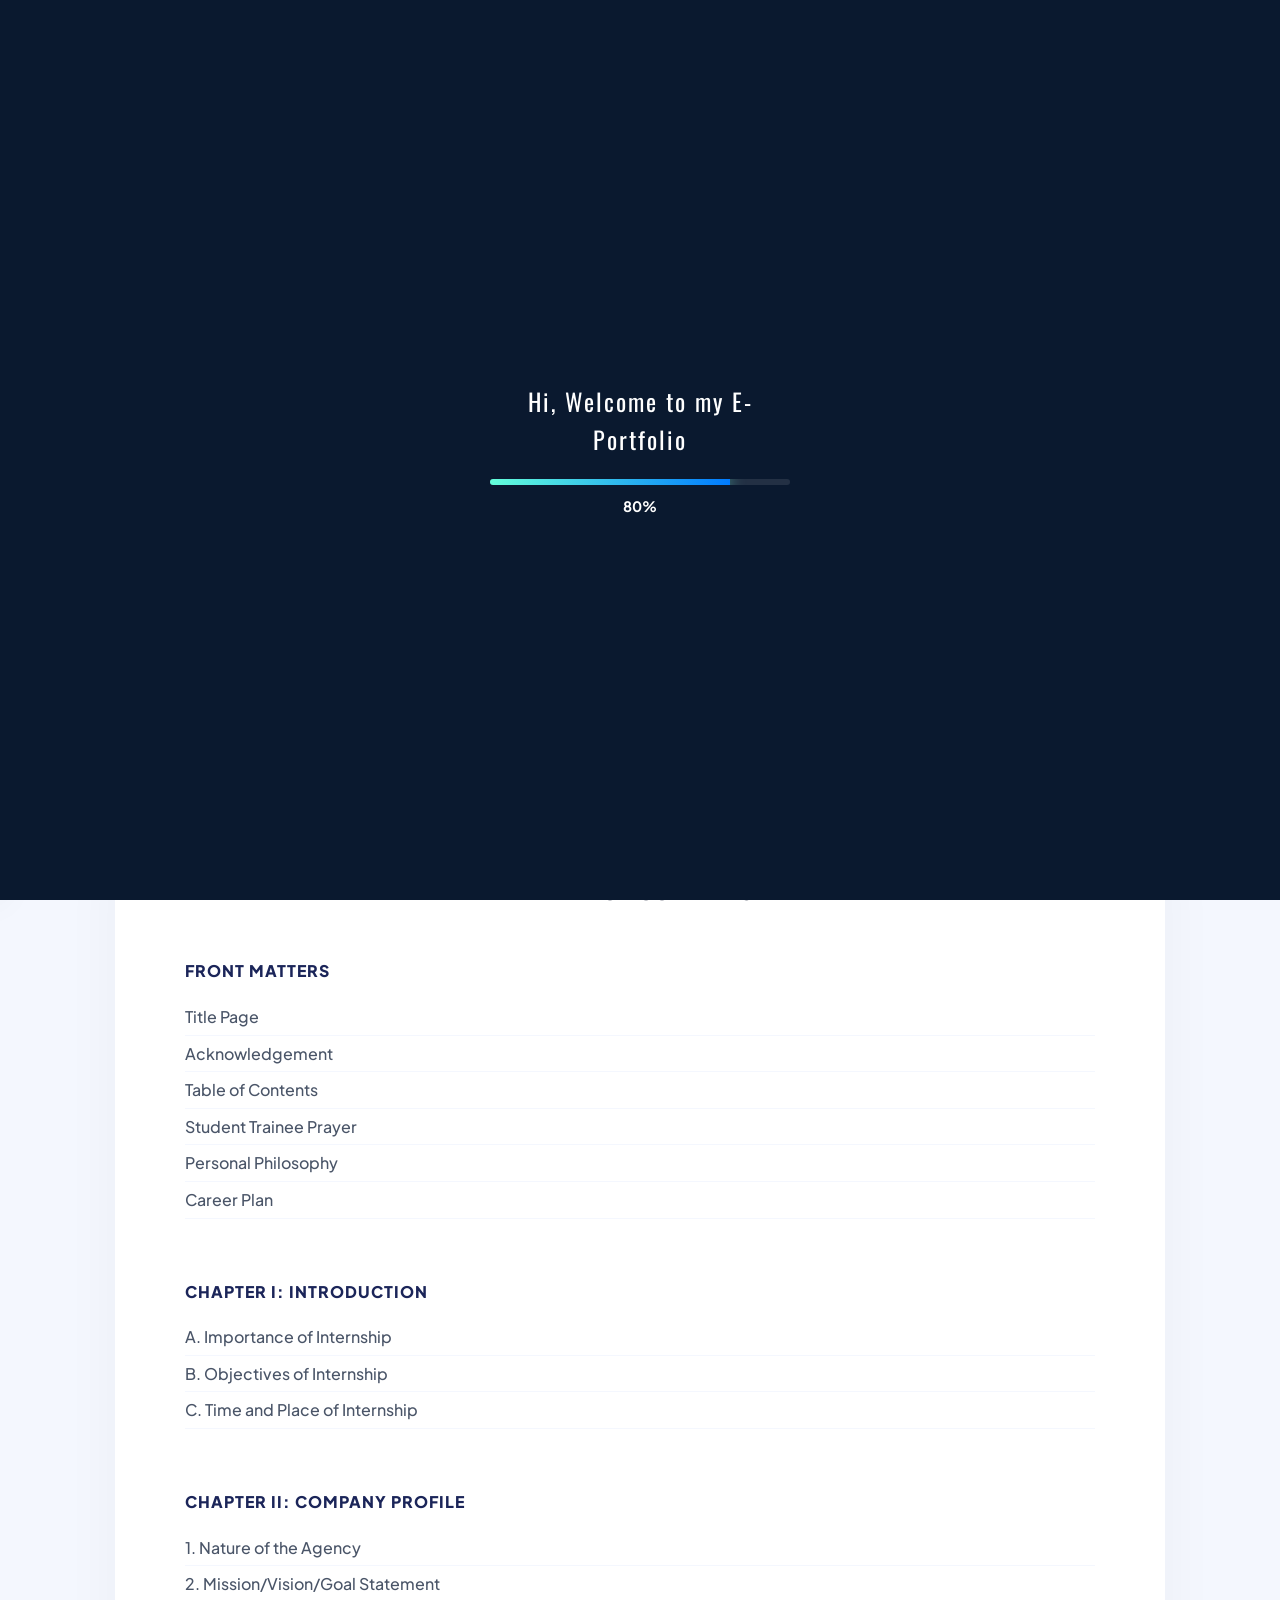
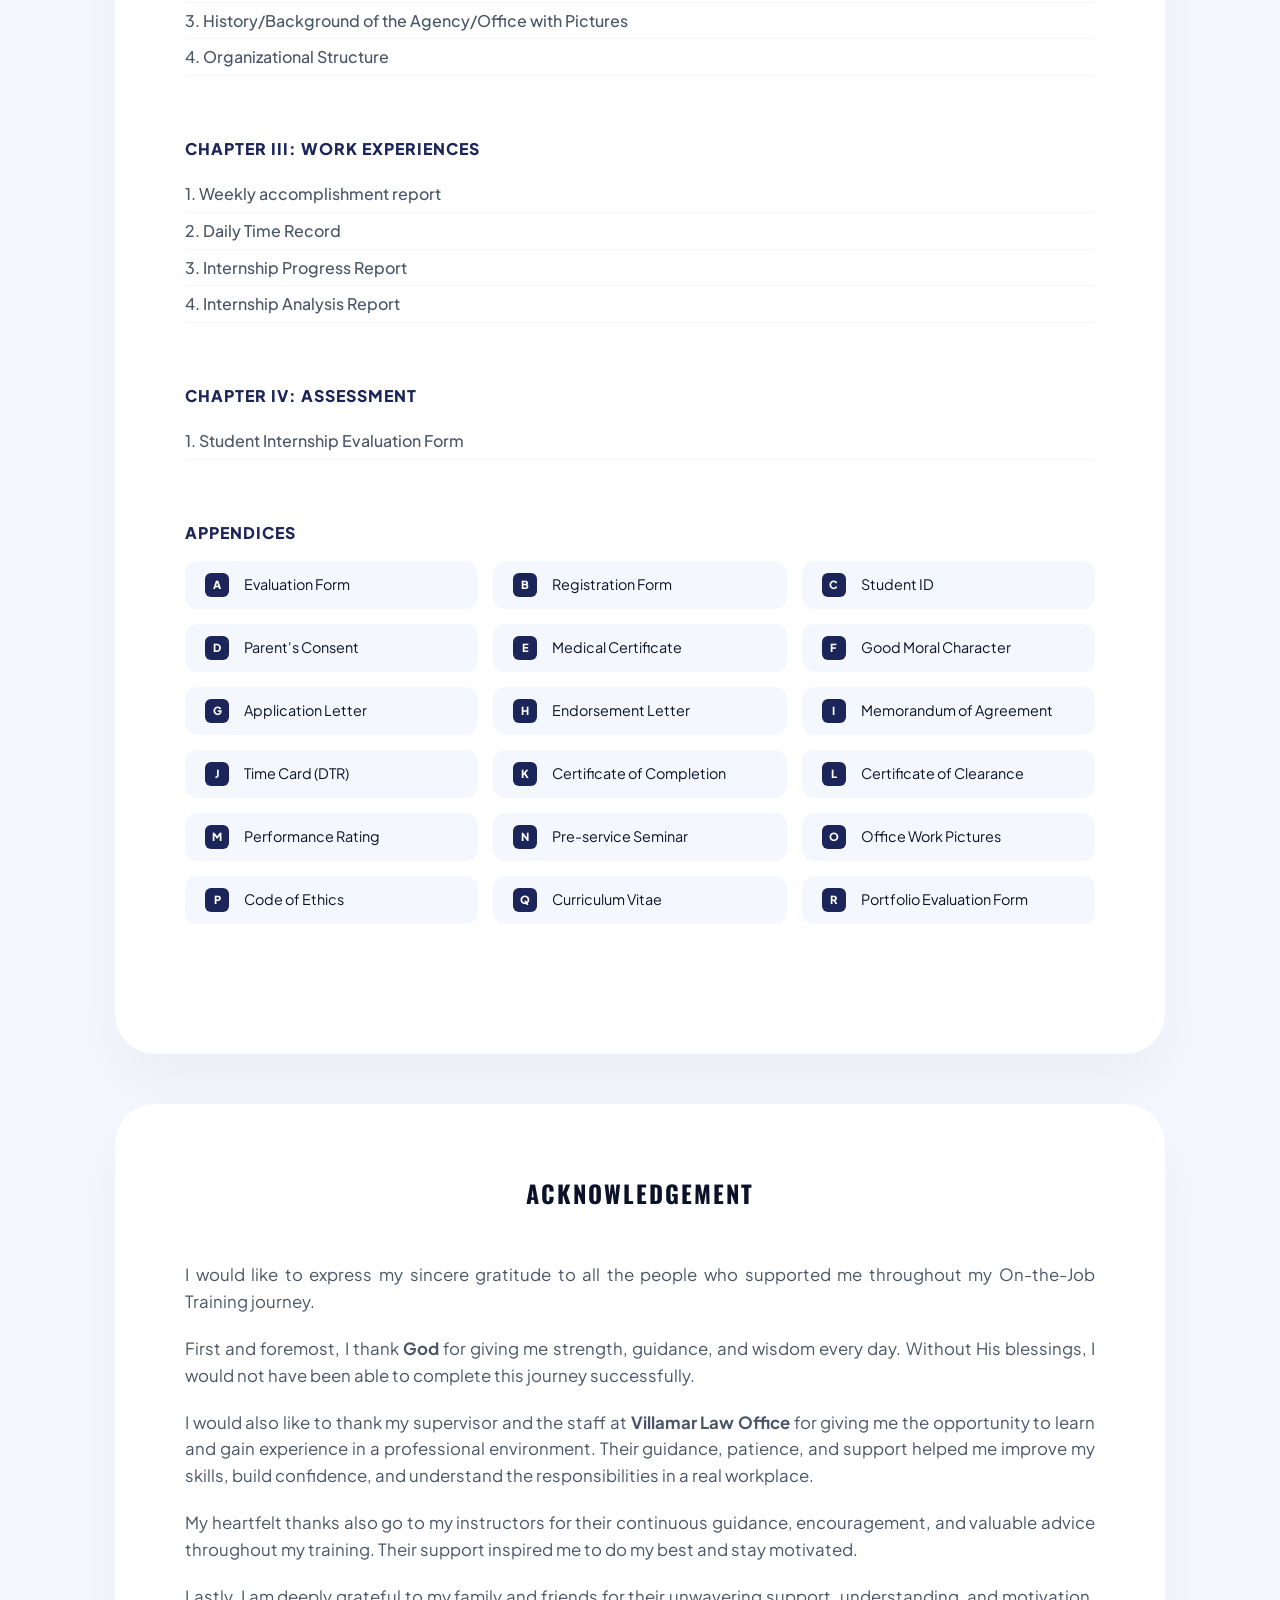
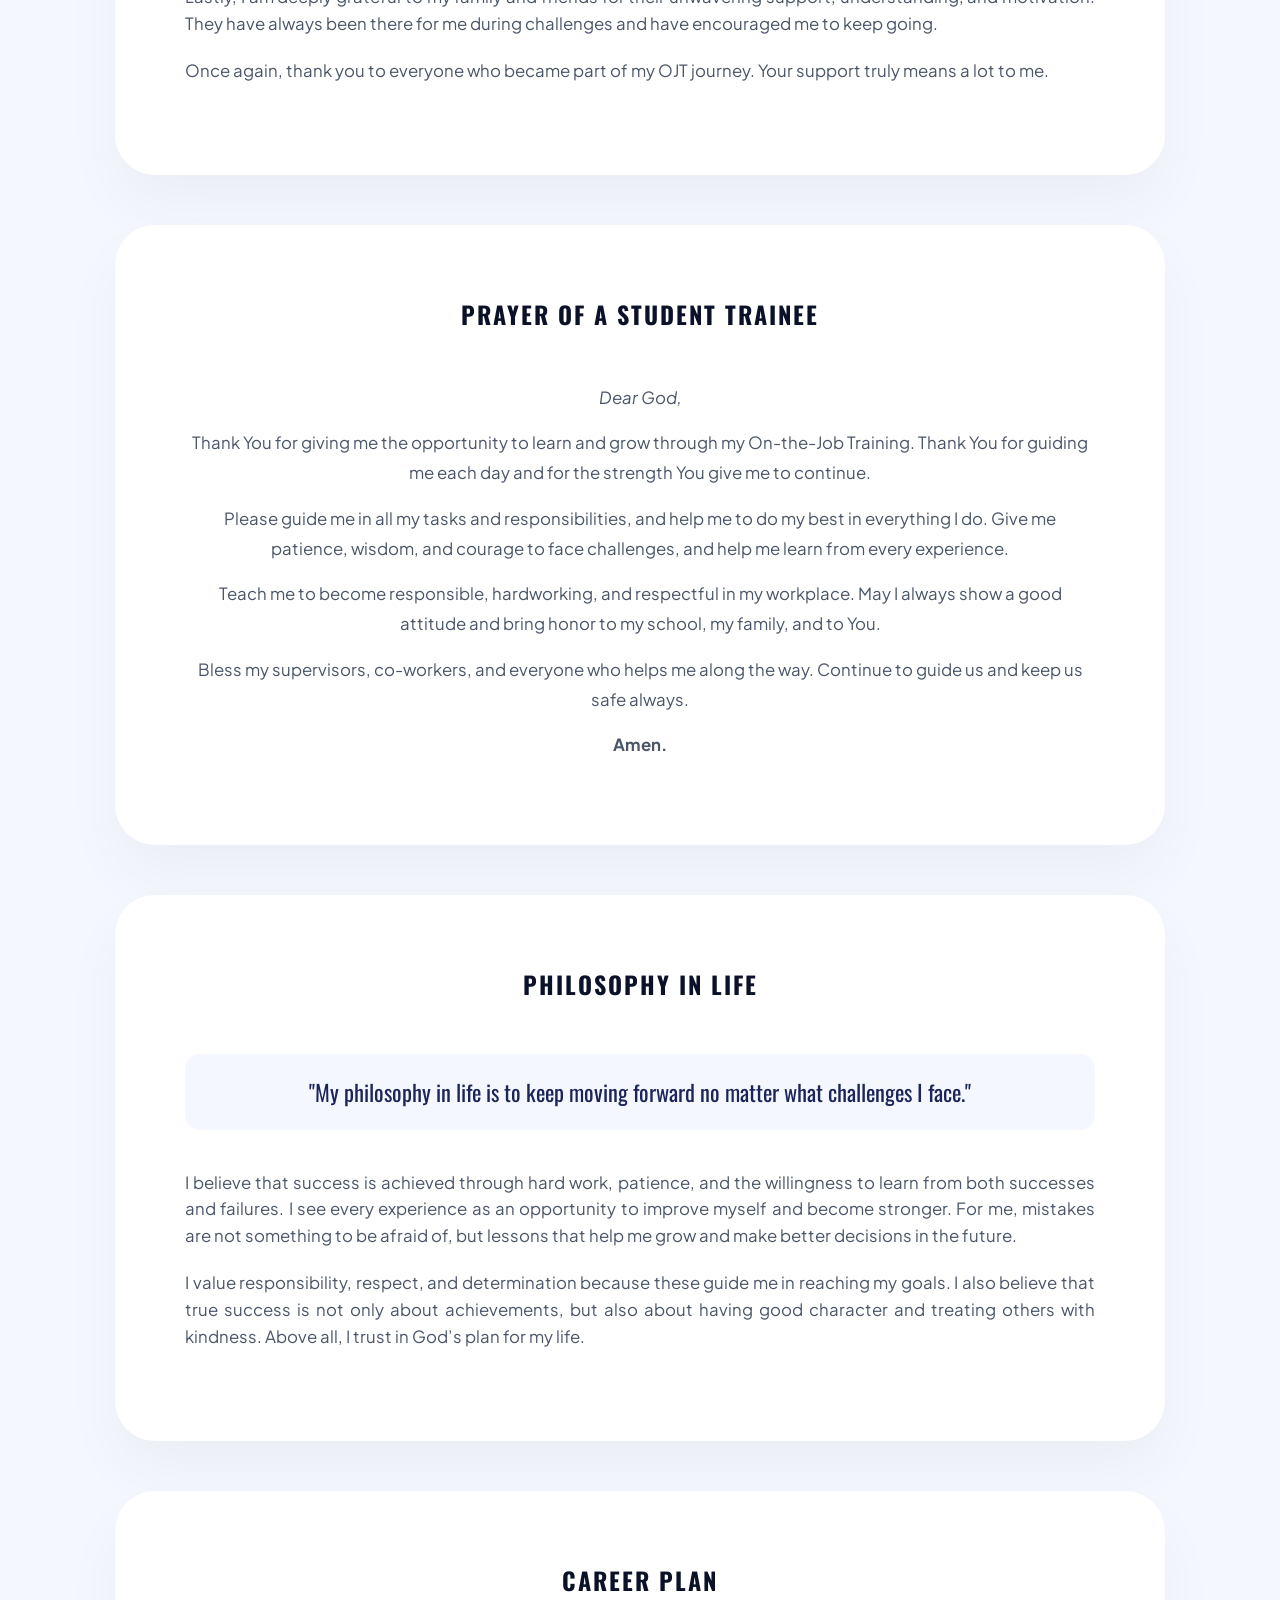
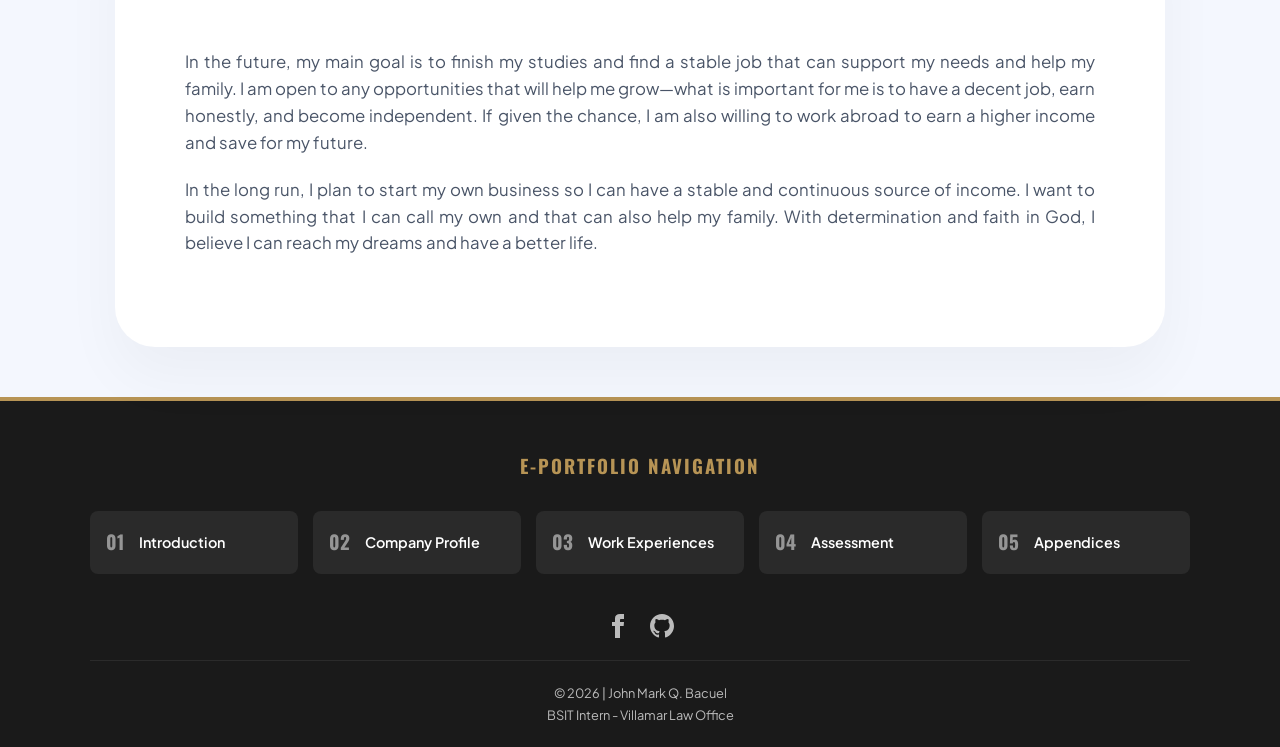
==== commit 4ede8b76: "Update index.html" ====
--- a/index.html
+++ b/index.html
@@ -344,8 +344,12 @@
                 <span class="btn-num">03</span>
                 <span class="btn-txt">Work Experiences</span>
             </a>
+                  <a href="chapter4.html" class="footer-btn">
+        <span class="btn-num">04</span>
+        <span class="btn-txt">Assessment</span>
+    </a>
             <a href="appendices.html" class="footer-btn">
-                <span class="btn-num">04</span>
+                <span class="btn-num">05</span>
                 <span class="btn-txt">Appendices</span>
             </a>
         </div>
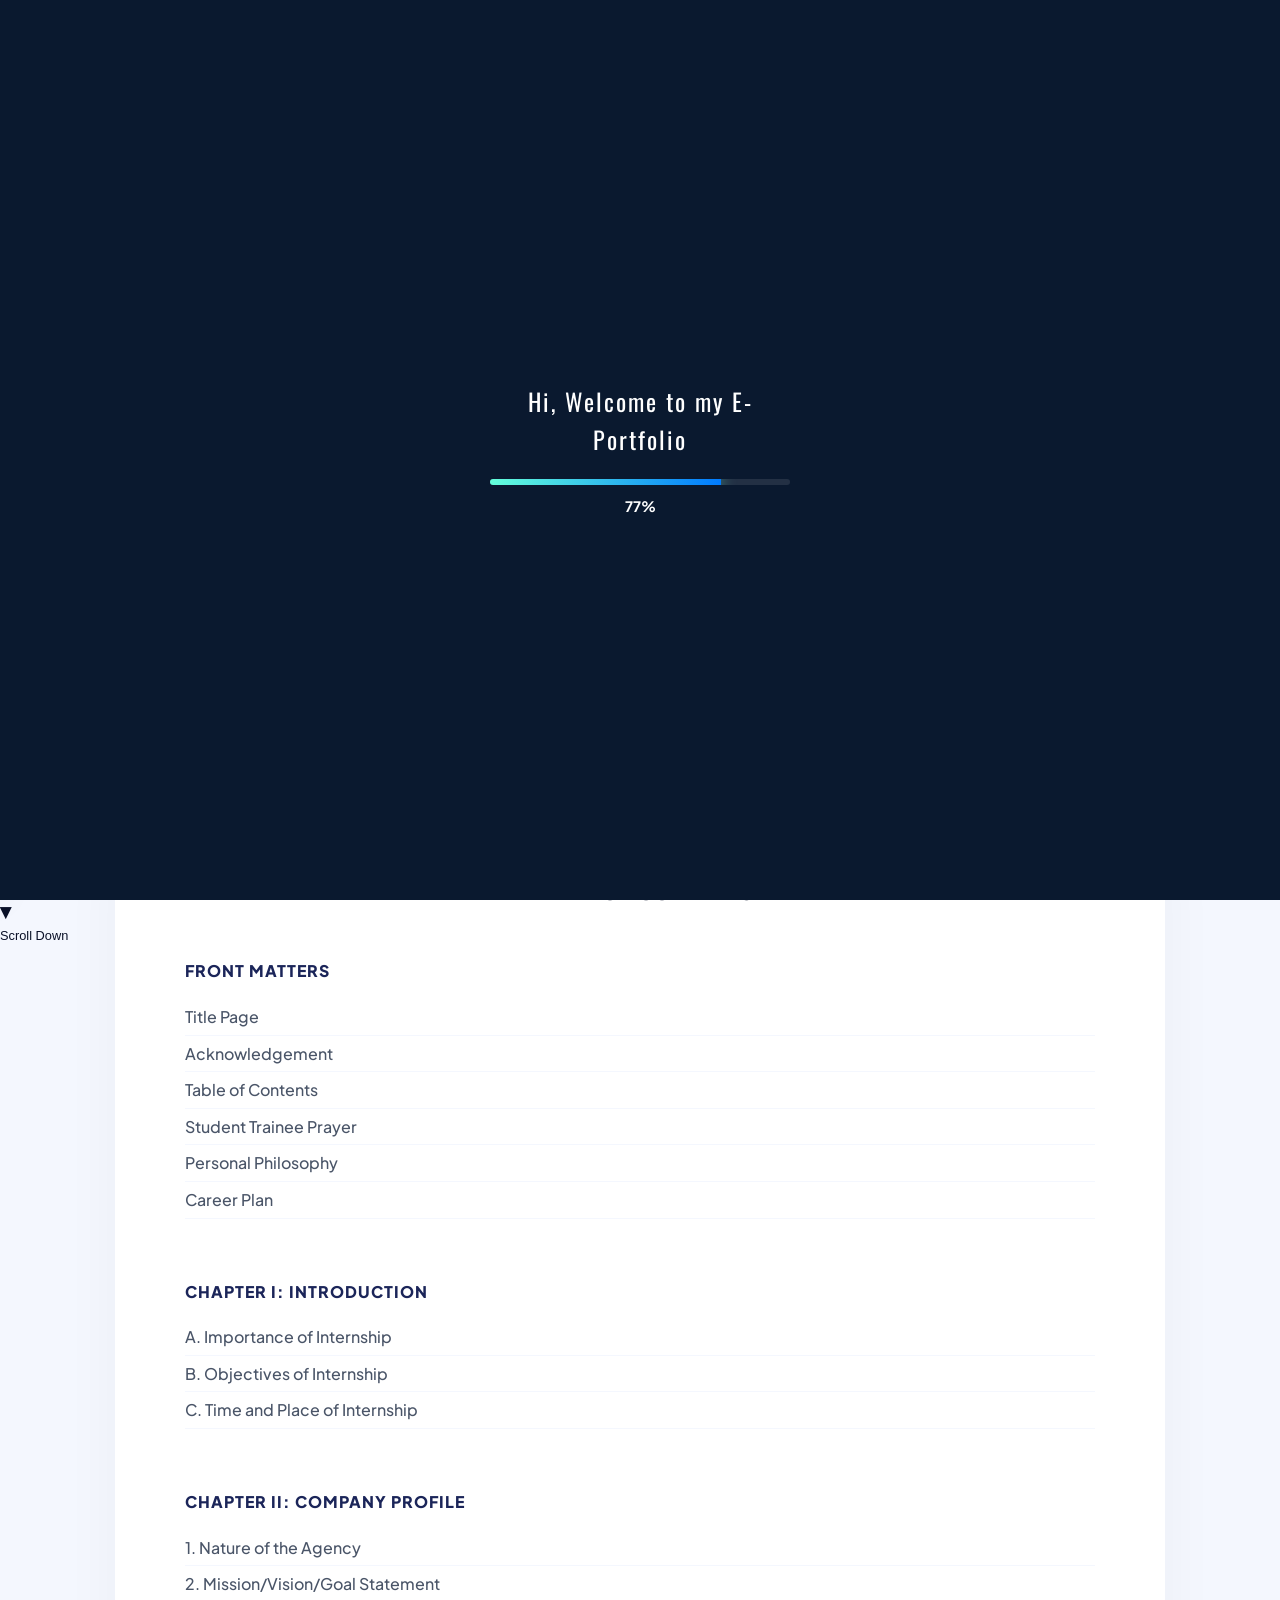
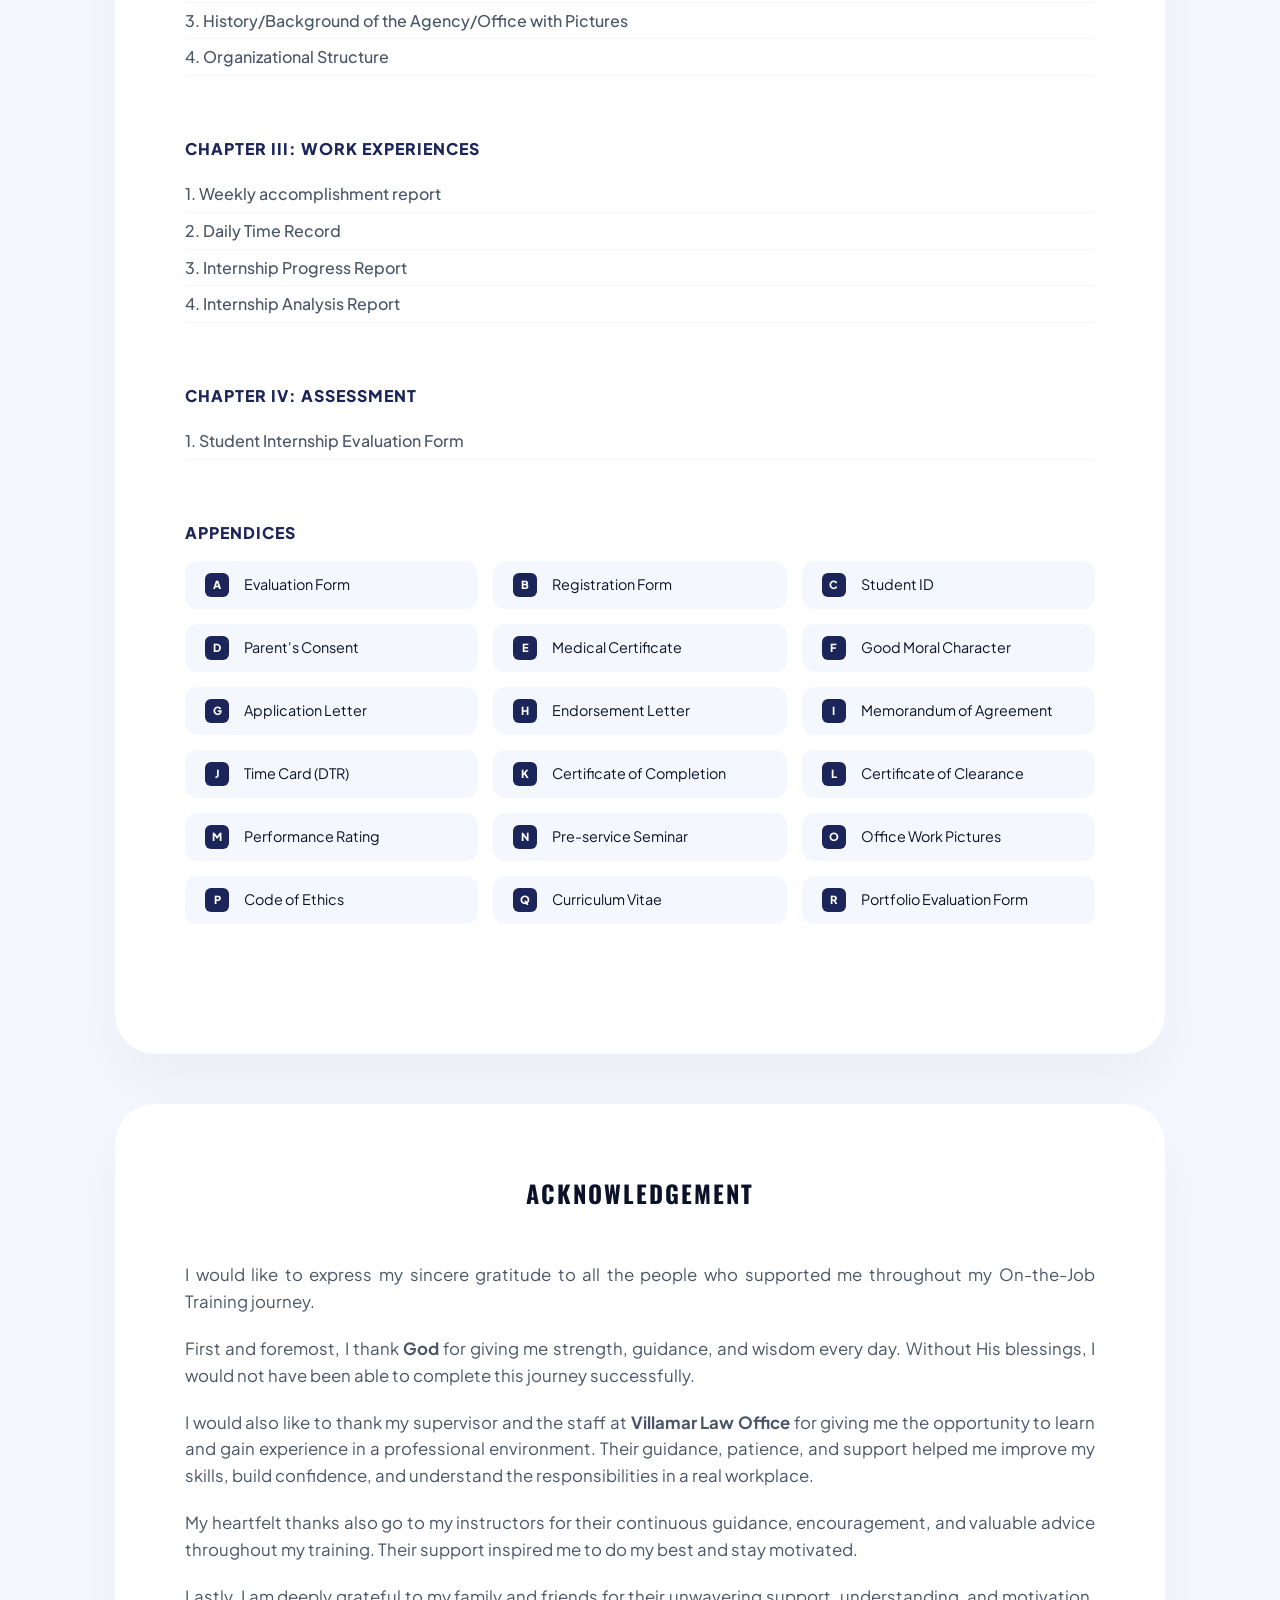
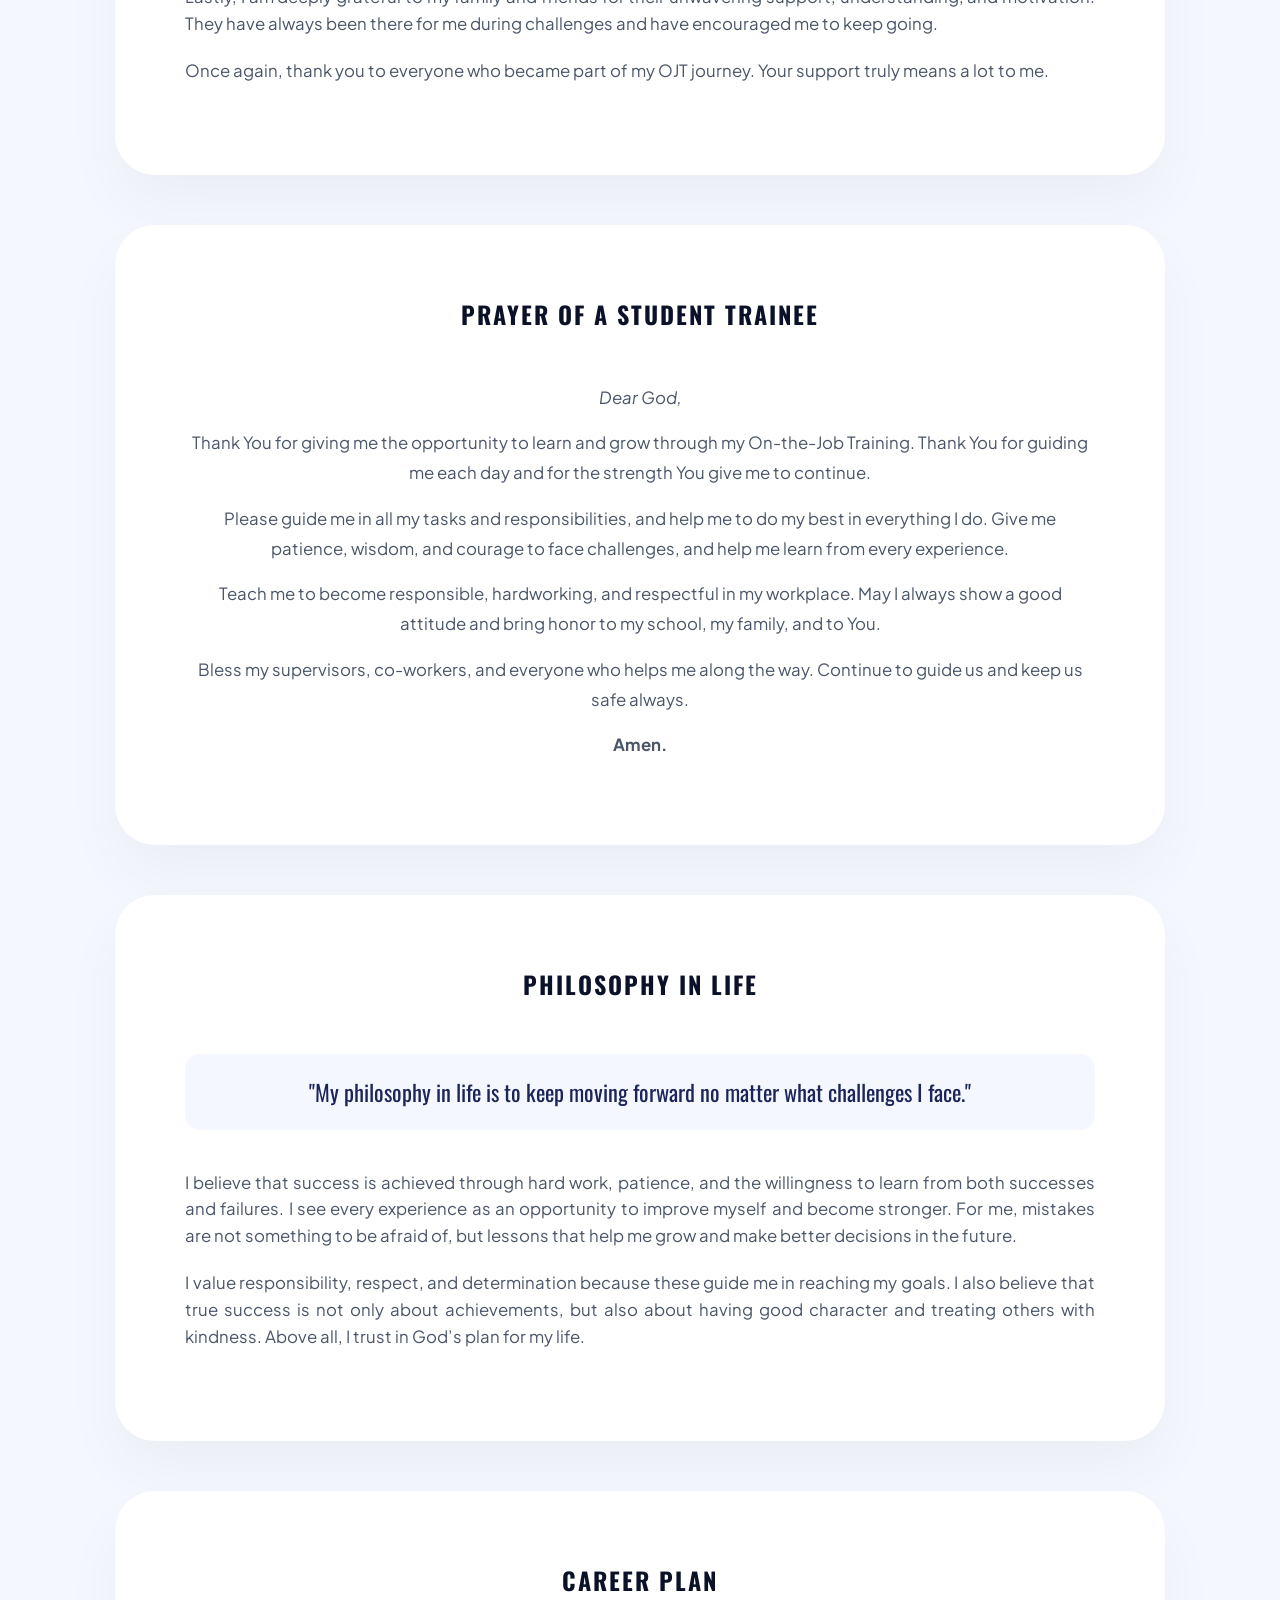
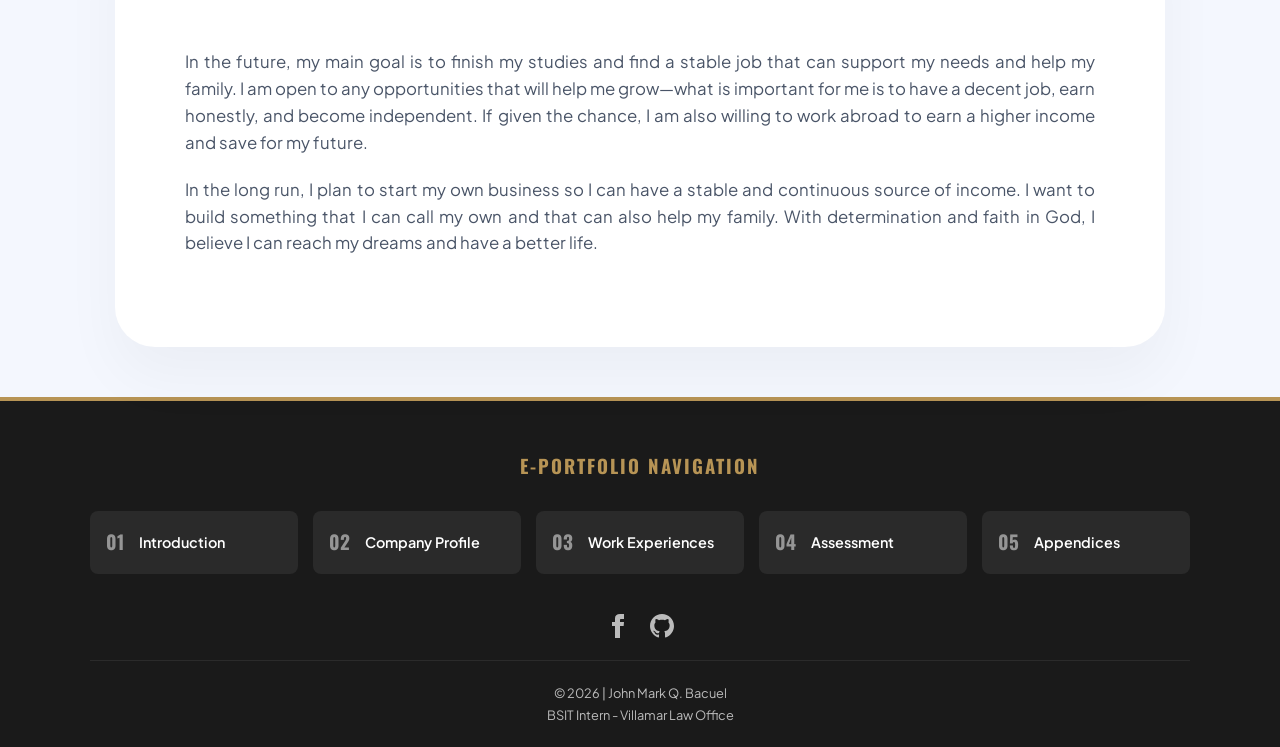
==== commit 24f1c5bc: "Update index.html" ====
--- a/index.html
+++ b/index.html
@@ -4,7 +4,7 @@
     <meta charset="UTF-8">
     <meta property="og:title" content="OJT E-Portfolio | John Mark Bacuel">
 <meta property="og:description" content="My On-the-Job Training E-Portfolio showcasing my experience and achievements at Villamar Law Office.">
-<meta property="og:image" content="https://yourdomain.com/preview.jpg">
+<meta property="og:image" content="https://yourdomain.com/omsc_logo.png">
 <meta property="og:type" content="website">
     <meta name="viewport" content="width=device-width, initial-scale=1.0">
     <title>OJT E-Portfolio | John Mark Bacuel</title>
@@ -160,7 +160,8 @@
             <a href="chapter3.html#analysis">4. Internship Analysis Report</a>
         </div>
     </div>
-   <div class="nav-group">
+   
+ <div class="nav-group">
         <div class="nav-item-wrapper">
             <a href="chapter4.html">📊 Chapter IV</a>
             <span class="arrow" onclick="toggleDropdown(this)">▼</span>
@@ -169,7 +170,6 @@
             <a href="chapter4.html#evaluation">A. Student Internship Evaluation Form</a>
         </div>
     </div>
-
     <a href="appendices.html">📎 Appendices</a>
 </div>
         <div class="sidebar-footer">
@@ -199,6 +199,11 @@
 
                 </div>
             </div>
+            <!-- Idagdag ito sa loob ng section id="home" pagkatapos ng hero-overlay -->
+<div class="scroll-indicator" onclick="document.getElementById('toc').scrollIntoView({behavior: 'smooth'})">
+    <span>▼</span>
+    <p style="font-size: 0.8rem; font-family: sans-serif; margin: 0;">Scroll Down</p>
+</div>
         </section>
 
         <div class="container">
@@ -344,7 +349,7 @@
                 <span class="btn-num">03</span>
                 <span class="btn-txt">Work Experiences</span>
             </a>
-                  <a href="chapter4.html" class="footer-btn">
+             <a href="chapter4.html" class="footer-btn">
         <span class="btn-num">04</span>
         <span class="btn-txt">Assessment</span>
     </a>
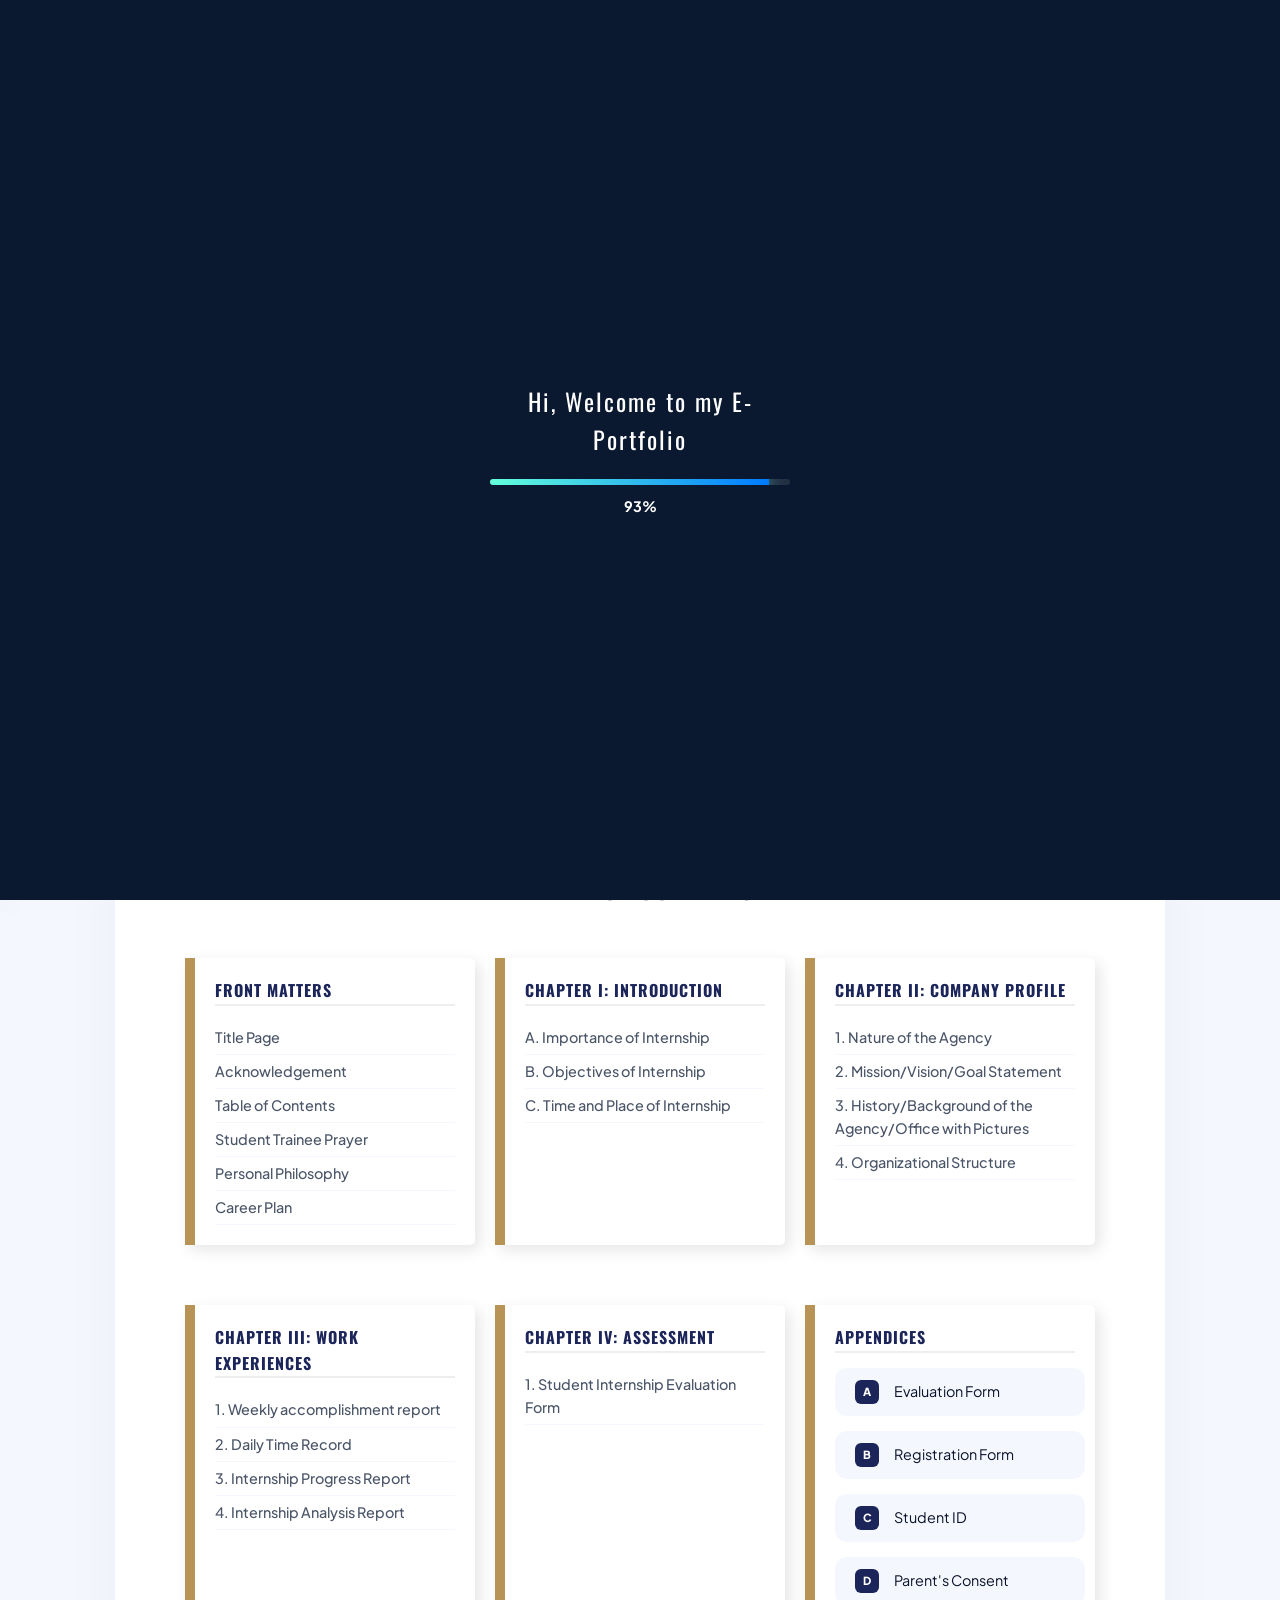
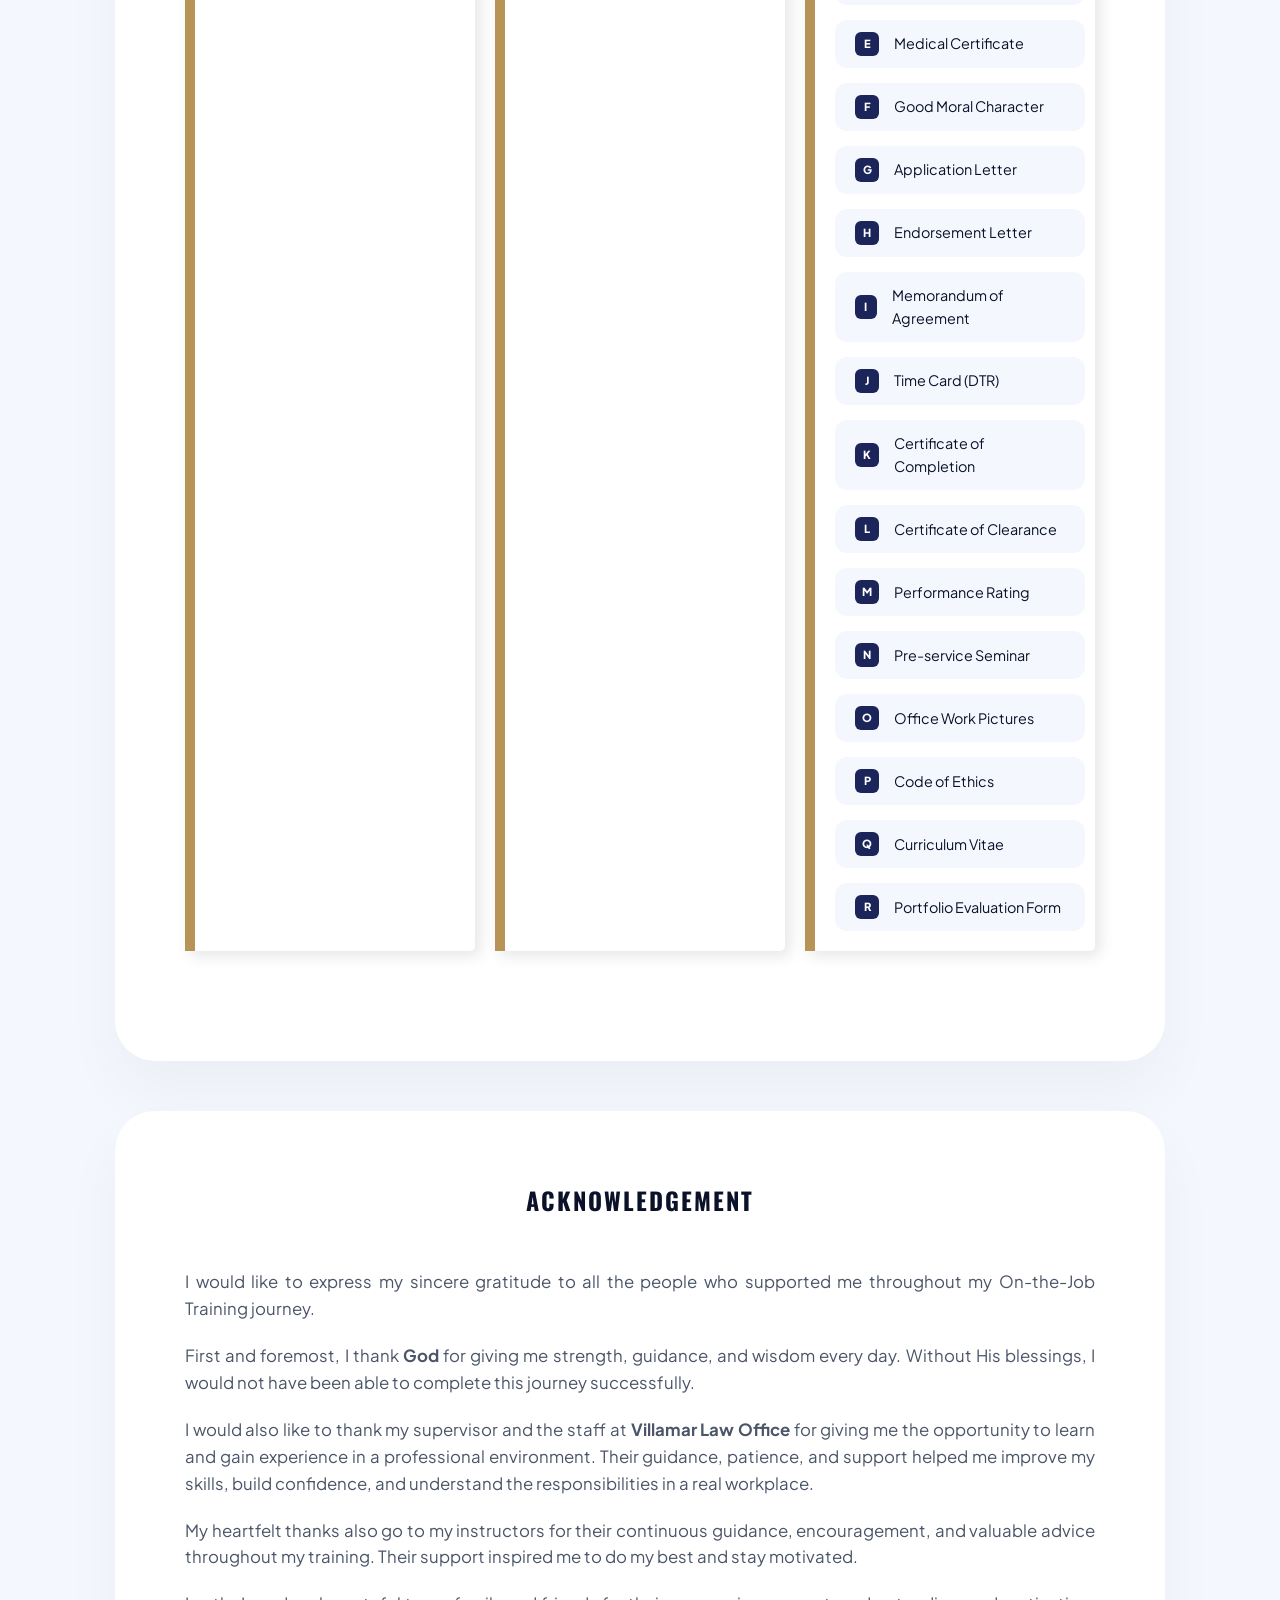
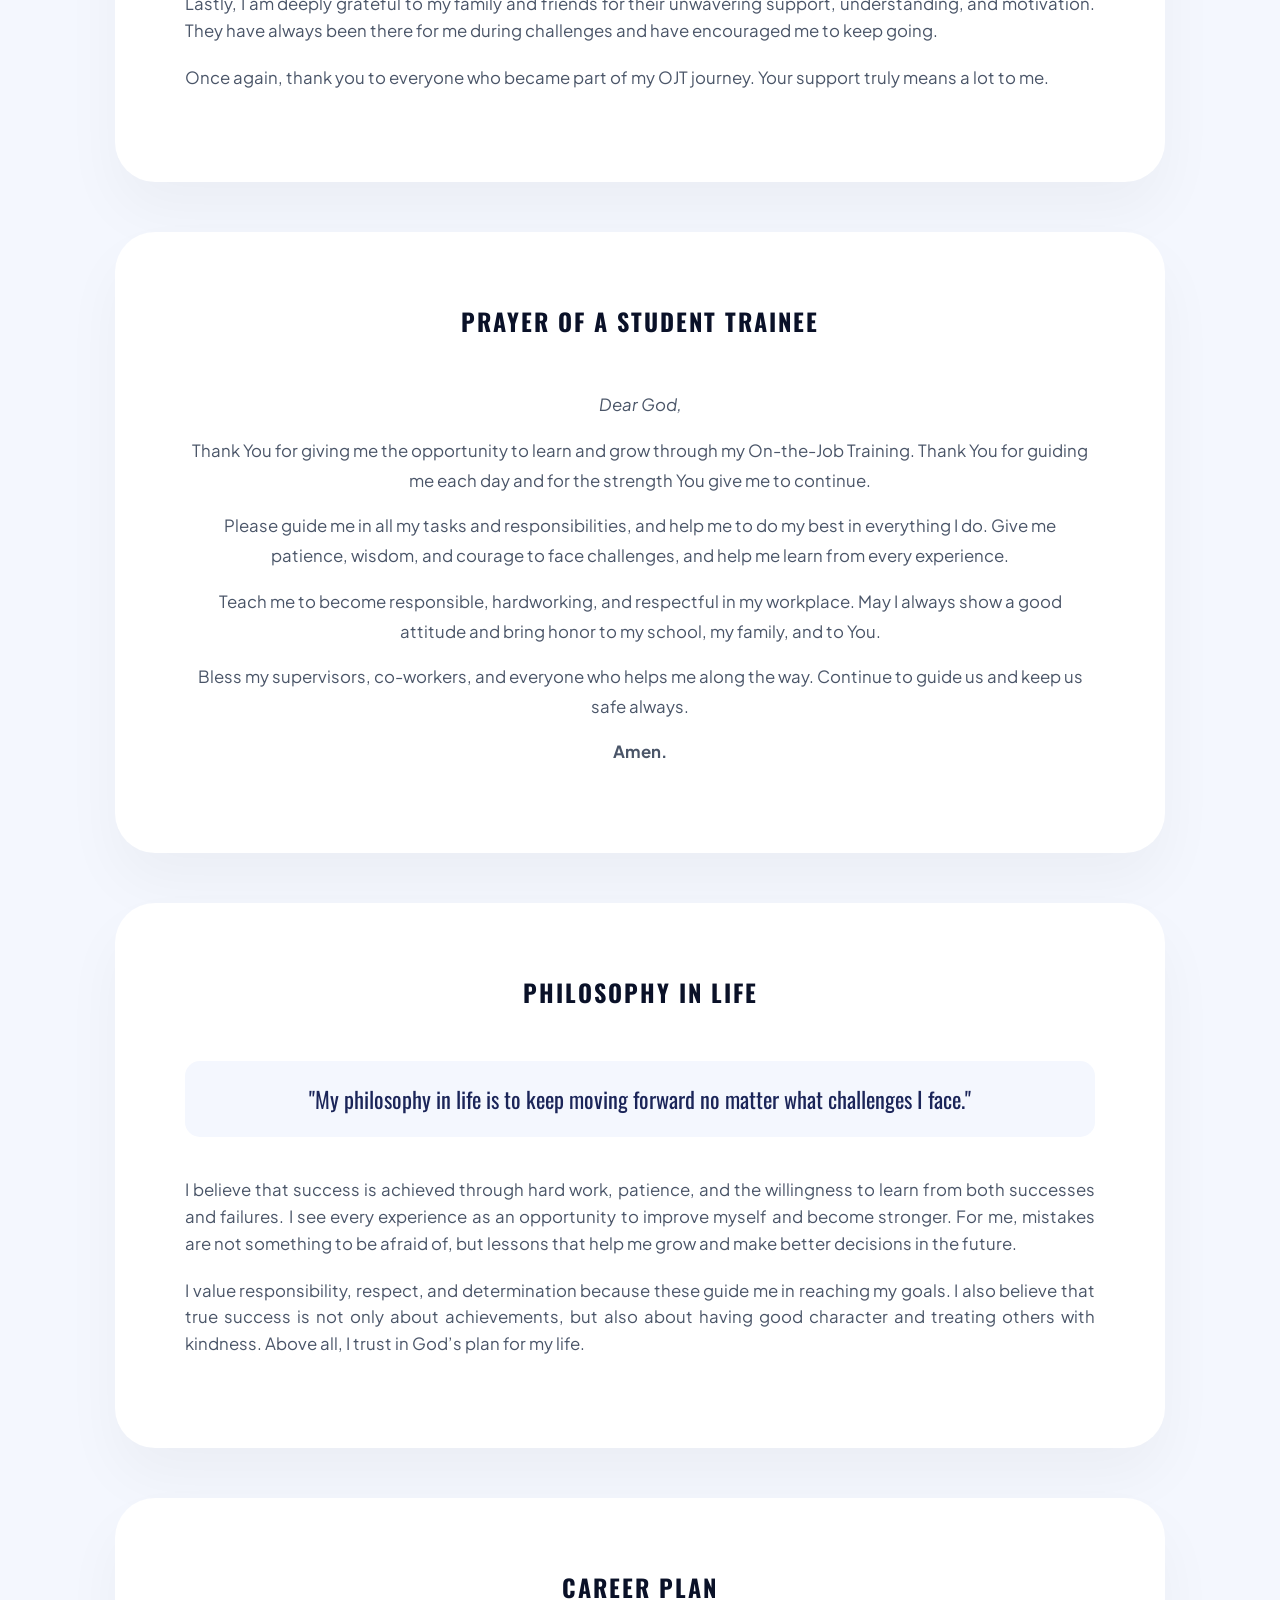
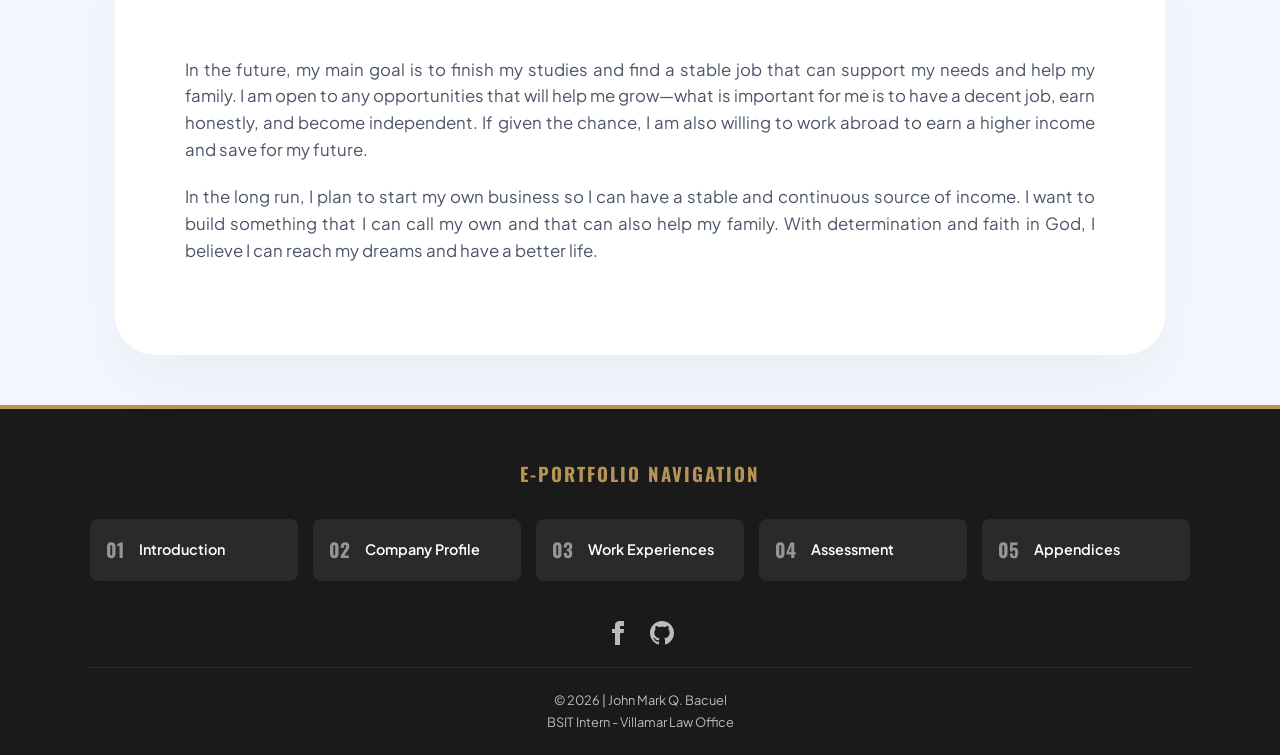
==== commit 4722db42: "Update index.html" ====
--- a/index.html
+++ b/index.html
@@ -11,6 +11,7 @@
     <link rel="stylesheet" href="style.css">
     <link href="https://fonts.googleapis.com/css2?family=Oswald:wght@400;700&family=Plus+Jakarta+Sans:wght@300;400;600;800&display=swap" rel="stylesheet">
     <link rel="icon" type="image/png" href="omsc_logo.png">
+    <link rel="stylesheet" href="https://cdnjs.cloudflare.com/ajax/libs/font-awesome/6.5.1/css/all.min.css">
     <style>
         /* Custom styles para sa Logos at Title Alignment */
         .logo-container {
@@ -120,11 +121,13 @@
         <div class="nav-links">
     <p class="label">E-Portfolio Contents</p>
     
-    <a href="index.html">🏠 Title Page</a>
-
+    <!-- Title Page -->
+    <a href="index.html"><i class="fas fa-file-alt"></i> Title Page</a>
+
+    <!-- Chapter 1 -->
     <div class="nav-group">
         <div class="nav-item-wrapper">
-            <a href="chapter1.html">📁 Chapter I</a>
+            <a href="chapter1.html"><i class="fas fa-book-open"></i> Chapter I</a>
             <span class="arrow" onclick="toggleDropdown(this)">▼</span>
         </div>
         <div class="sub-menu">
@@ -134,9 +137,10 @@
         </div>
     </div>
 
+    <!-- Chapter 2 -->
     <div class="nav-group">
         <div class="nav-item-wrapper">
-            <a href="chapter2.html">🏢 Chapter II</a>
+            <a href="chapter2.html"><i class="fas fa-building"></i> Chapter II</a>
             <span class="arrow" onclick="toggleDropdown(this)">▼</span>
         </div>
         <div class="sub-menu">
@@ -148,9 +152,10 @@
         </div>
     </div>
 
+    <!-- Chapter 3 -->
     <div class="nav-group">
         <div class="nav-item-wrapper">
-            <a href="chapter3.html">💼 Chapter III</a>
+            <a href="chapter3.html"><i class="fas fa-briefcase"></i> Chapter III</a>
             <span class="arrow" onclick="toggleDropdown(this)">▼</span>
         </div>
         <div class="sub-menu">
@@ -160,17 +165,20 @@
             <a href="chapter3.html#analysis">4. Internship Analysis Report</a>
         </div>
     </div>
-   
- <div class="nav-group">
+
+    <!-- Chapter 4 -->
+    <div class="nav-group">
         <div class="nav-item-wrapper">
-            <a href="chapter4.html">📊 Chapter IV</a>
+            <a href="chapter4.html"><i class="fas fa-clipboard-check"></i> Chapter IV</a>
             <span class="arrow" onclick="toggleDropdown(this)">▼</span>
         </div>
         <div class="sub-menu">
             <a href="chapter4.html#evaluation">A. Student Internship Evaluation Form</a>
         </div>
     </div>
-    <a href="appendices.html">📎 Appendices</a>
+
+    <!-- Appendices -->
+    <a href="appendices.html"><i class="fas fa-paperclip"></i> Appendices</a>
 </div>
         <div class="sidebar-footer">
             <p><strong>Villamar Law Office</strong></p>
--- a/style.css
+++ b/style.css
@@ -179,14 +179,102 @@
     margin-top: auto;       /* Sinisigurado na nasa pinaka-baba lagi */
 }
 
-/* Hero Section */
+
+/* 1. Hero Fullscreen Adjustment */
+.hero-fullscreen {
+    height: 100vh; /* Siguradong occupy ang buong screen */
+    display: flex;
+    background: url('bg.png') center/cover no-repeat fixed;
+    align-items: center;
+    justify-content: center;
+    position: relative;
+}
+
+/* Scroll Indicator (Yung arrow sa baba) */
+.scroll-indicator {
+    position: absolute;
+    bottom: 30px;
+    left: 50%;
+    transform: translateX(-50%);
+    animation: bounce 2s infinite;
+    color: white;
+    font-size: 2rem;
+    cursor: pointer;
+    z-index: 10;
+}
+
+@keyframes bounce {
+    0%, 20%, 50%, 80%, 100% {transform: translateY(0) translateX(-50%);}
+    40% {transform: translateY(-10px) translateX(-50%);}
+    60% {transform: translateY(-5px) translateX(-50%);}
+}
+
+/* 2. Content Reveal Animation */
+.content-card {
+    opacity: 0;
+    transform: translateY(50px);
+    transition: all 0.8s ease-out;
+}
+
+.content-card.reveal {
+    opacity: 1;
+    transform: translateY(0);
+}
+
+/* 3. Book-Style Table of Contents */
+.detailed-toc {
+    display: grid;
+    grid-template-columns: repeat(auto-fit, minmax(250px, 1fr));
+    gap: 20px;
+    perspective: 1000px;
+}
+
+.toc-item {
+    background: #fff;
+    padding: 20px;
+    border-left: 10px solid var(--accent); /* Para magmukhang spine ng libro */
+    box-shadow: 5px 5px 15px rgba(0,0,0,0.1);
+    transition: transform 0.5s ease;
+    cursor: pointer;
+    border-radius: 0 5px 5px 0;
+}
+
+.toc-item:hover {
+    transform: rotateY(-10deg) scale(1.02); /* Book opening effect */
+    box-shadow: 15px 10px 25px rgba(0,0,0,0.2);
+}
+
+.toc-header {
+    font-family: 'Oswald', sans-serif;
+    border-bottom: 2px solid #eee;
+    margin-bottom: 10px;
+    color: #333;
+}
+
+.toc-sublist li {
+    list-style: none;
+    padding: 5px 0;
+    font-size: 0.9rem;
+    transition: color 0.3s;
+}
+
+.toc-sublist li:hover {
+    color: var(--accent);
+    padding-left: 5px;
+}
+/* I-set ang Hero sa Full Screen para Background lang ang kita sa simula */
 .hero-fullscreen {
     height: 100vh;
+    display: flex;
     background: url('bg.png') center/cover no-repeat fixed;
+    flex-direction: column;
+    justify-content: center;
+    align-items: center;
     position: relative;
 }
 
 .hero-overlay {
+    width: 100%;
     height: 100%;
     background: rgba(0, 0, 0, 0.2);
     display: flex;
@@ -2254,3 +2342,5 @@
 .rated-by-grid { display: grid; grid-template-columns: repeat(auto-fit, minmax(200px, 1fr)); gap: 20px; margin-top: 30px; }
 .rater-card { border-left: 3px solid #3498db; padding-left: 10px; }
 .role { font-weight: bold; color: #7f8c8d; font-size: 0.8rem; }
+
+
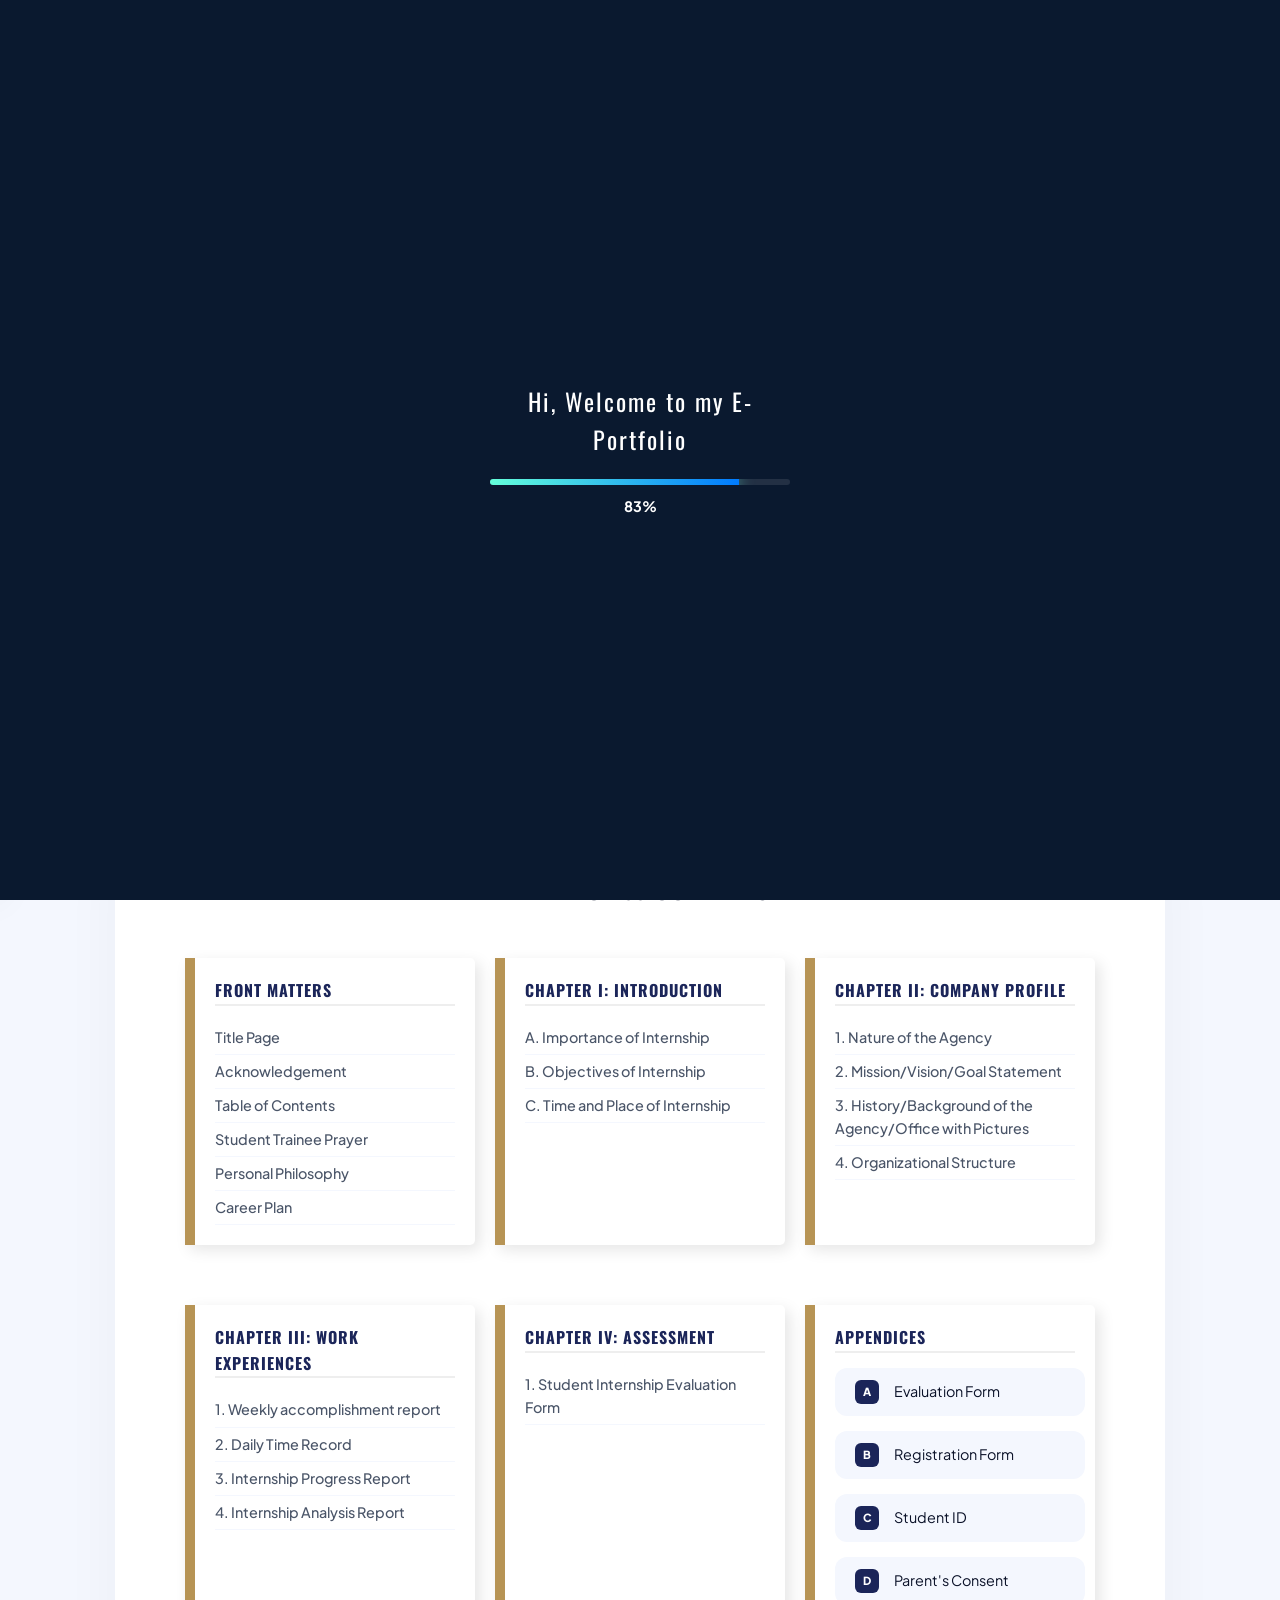
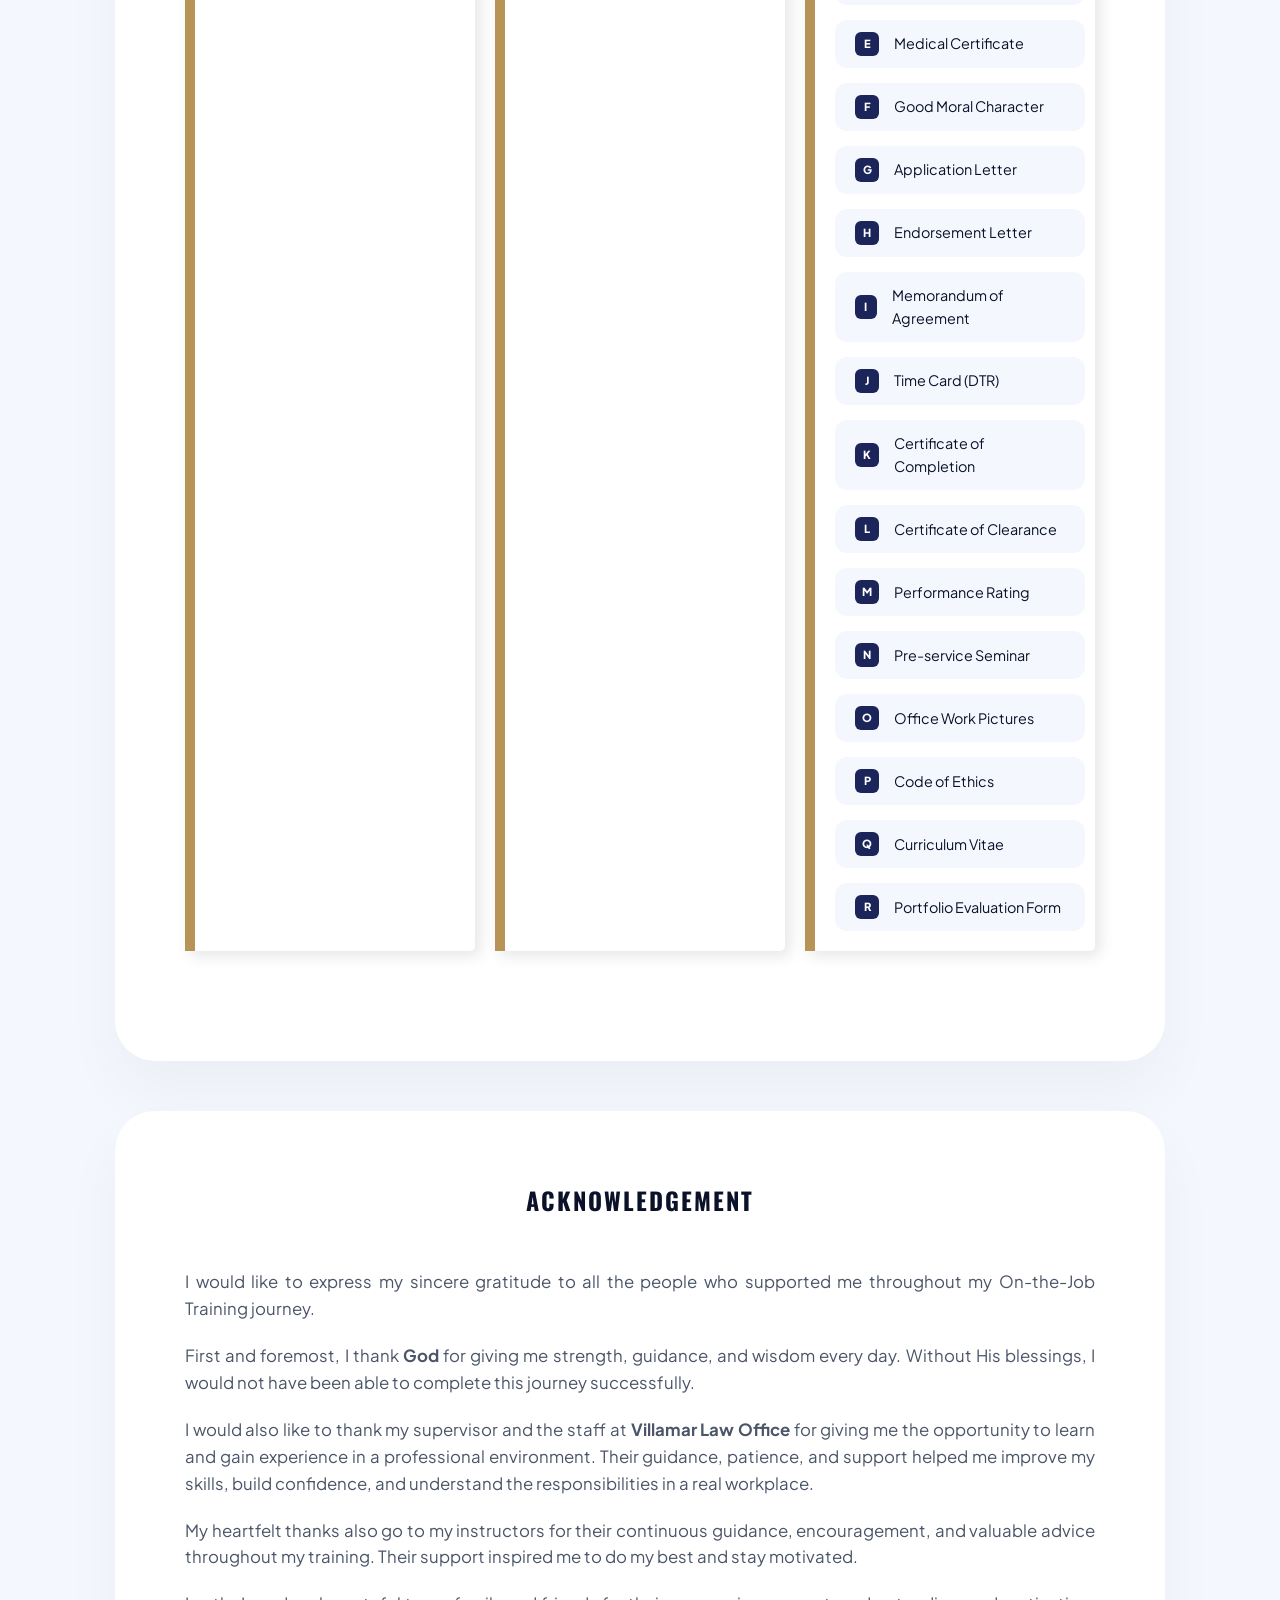
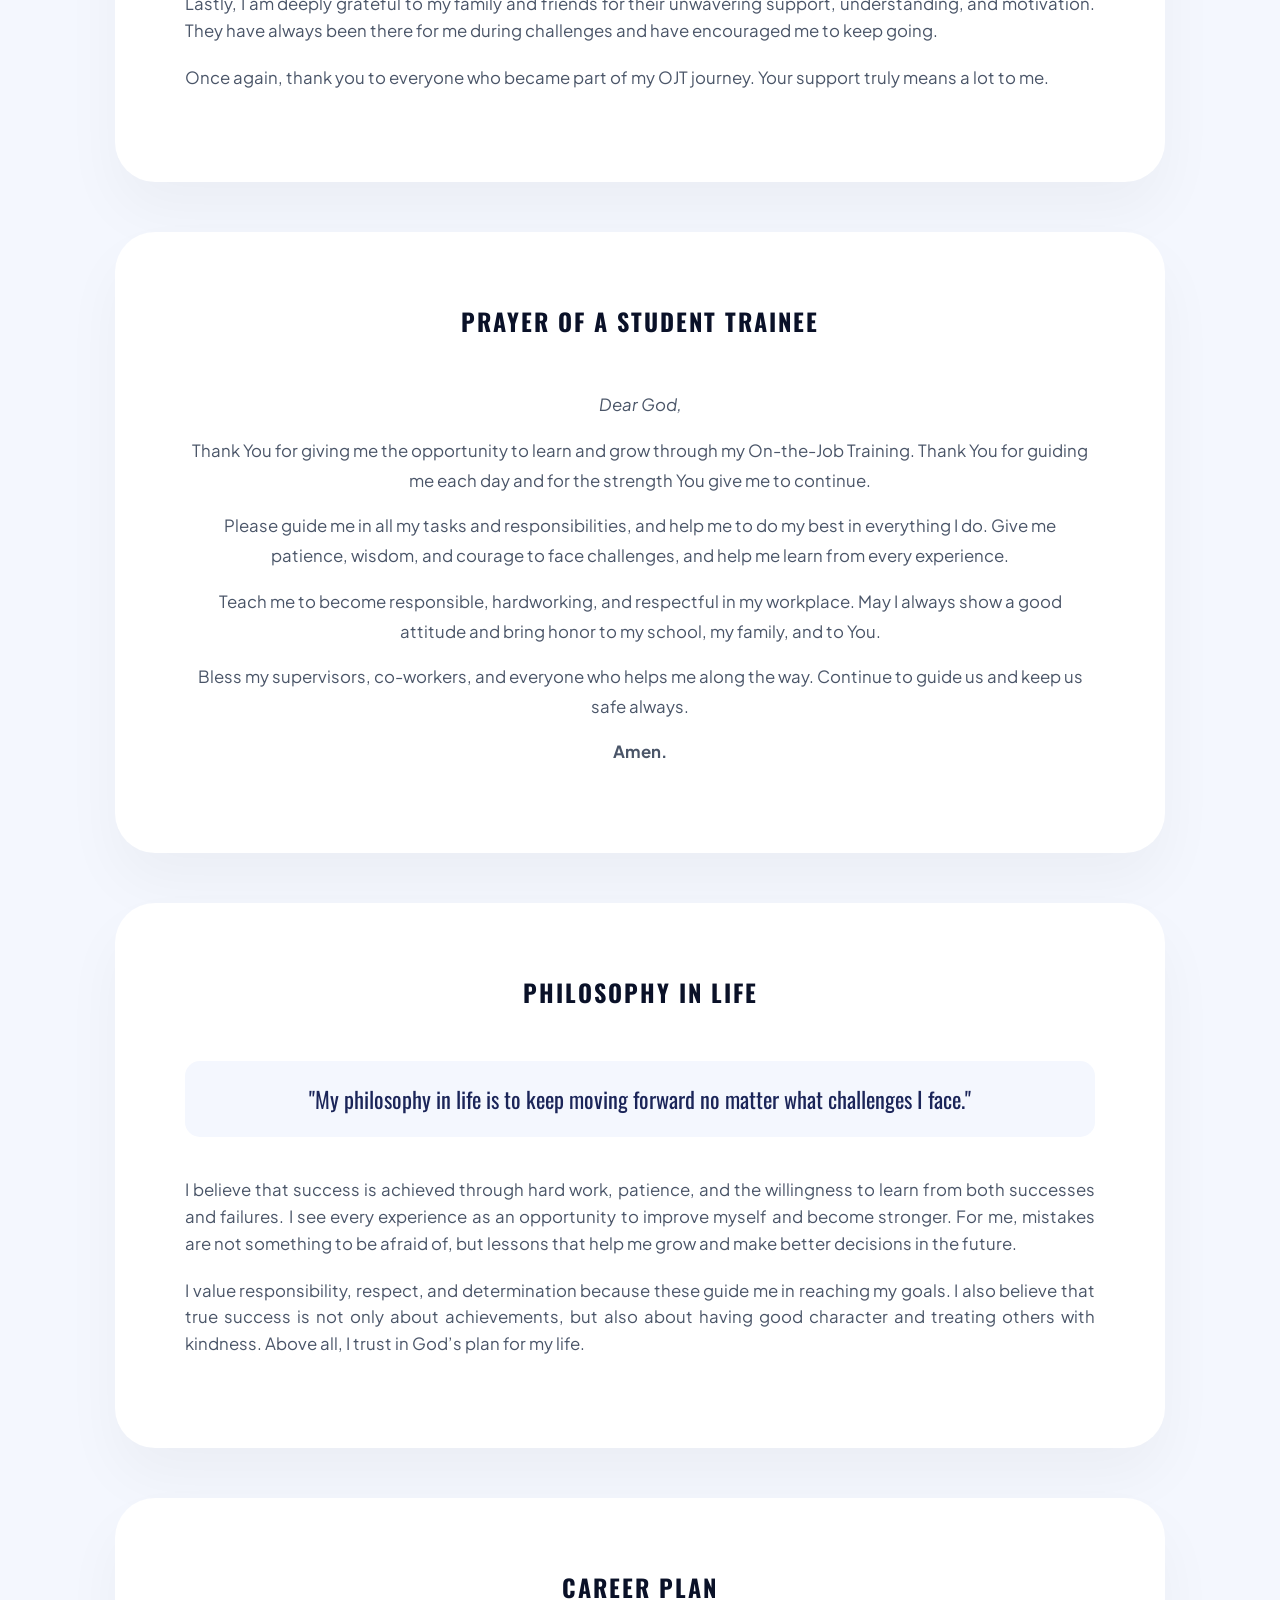
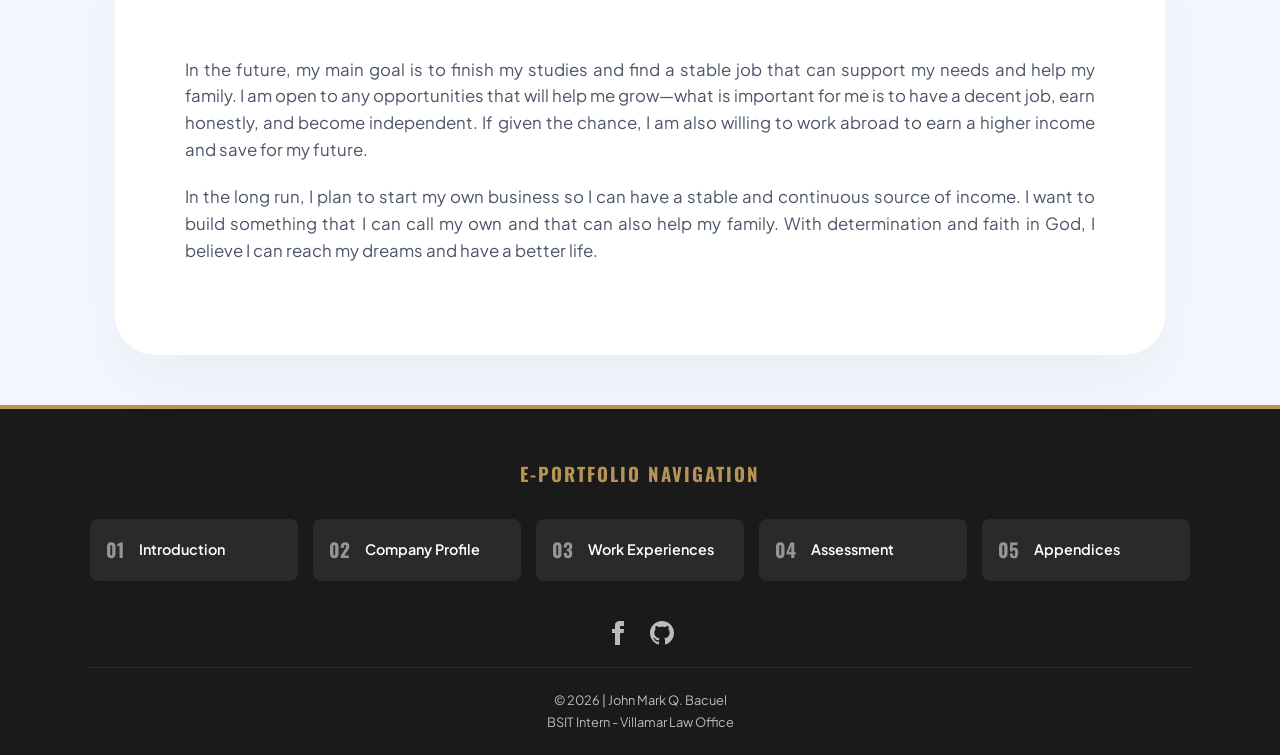
==== commit b68bdf4f: "Update index.html" ====
--- a/index.html
+++ b/index.html
@@ -216,7 +216,7 @@
 
         <div class="container">
             <section id="toc" class="content-card">
-                <h2 class="section-title">TABLE OF CONTENTS</h2>
+                <h2 class="section-title">TABLE OF     ss CONTENTS</h2>
                 <div class="detailed-toc">
                     <div class="toc-item">
                         <div class="toc-header">FRONT MATTERS</div>
--- a/style.css
+++ b/style.css
@@ -209,18 +209,43 @@
     60% {transform: translateY(-5px) translateX(-50%);}
 }
 
-/* 2. Content Reveal Animation */
+/* 2. Content Reveal Animation - MODIFIED */
 .content-card {
-    opacity: 0;
-    transform: translateY(50px);
-    transition: all 0.8s ease-out;
-}
-
-.content-card.reveal {
+    /* Default: Visible para safe sa lahat ng device */
     opacity: 1;
     transform: translateY(0);
-}
-
+    transition: all 0.8s ease-out;
+    margin-bottom: 30px; /* Dagdag na space sa mobile */
+}
+
+/* Gagamit tayo ng class na 'js-enabled' para sa animation */
+/* Ito ay para kung sakaling mag-fail ang JS, hindi mawawala ang content mo */
+.js-enabled .content-card {
+    opacity: 0;
+    transform: translateY(30px);
+}
+
+.js-enabled .content-card.reveal {
+    opacity: 1;
+    transform: translateY(0);
+}
+
+/* Book-Style Table of Contents Fix para sa Mobile */
+@media (max-width: 768px) {
+    .detailed-toc {
+        grid-template-columns: 1fr; /* Isang column lang sa phone */
+    }
+    
+    .hero-content h1 {
+        font-size: 2.5rem; /* Mas maliit na font sa mobile */
+    }
+
+    /* Disable animation sa mobile kung laggy o ayaw lumitaw */
+    .content-card {
+        opacity: 1 !important;
+        transform: none !important;
+    }
+}
 /* 3. Book-Style Table of Contents */
 .detailed-toc {
     display: grid;
@@ -2344,3 +2369,23 @@
 .role { font-weight: bold; color: #7f8c8d; font-size: 0.8rem; }
 
 
+/* Siguraduhin na laging kita ang kulay ng icons */
+.nav-links i {
+    margin-right: 12px; 
+    width: 25px;        
+    text-align: center;
+    font-size: 1.2rem;
+    
+    /* Palitan ang 'white' ng hex code na gusto mo para laging stay */
+    color: #3f0e0e; 
+    
+    /* Kung gusto mo ng fade effect pag nag-hover pa rin */
+    transition: color 0.3s ease; 
+}
+
+/* Burahin o i-comment out ang part na ito kung ayaw mong magbago ang kulay sa hover */
+/* 
+.nav-links a:hover i {
+    color: #ffffff; 
+} 
+*/
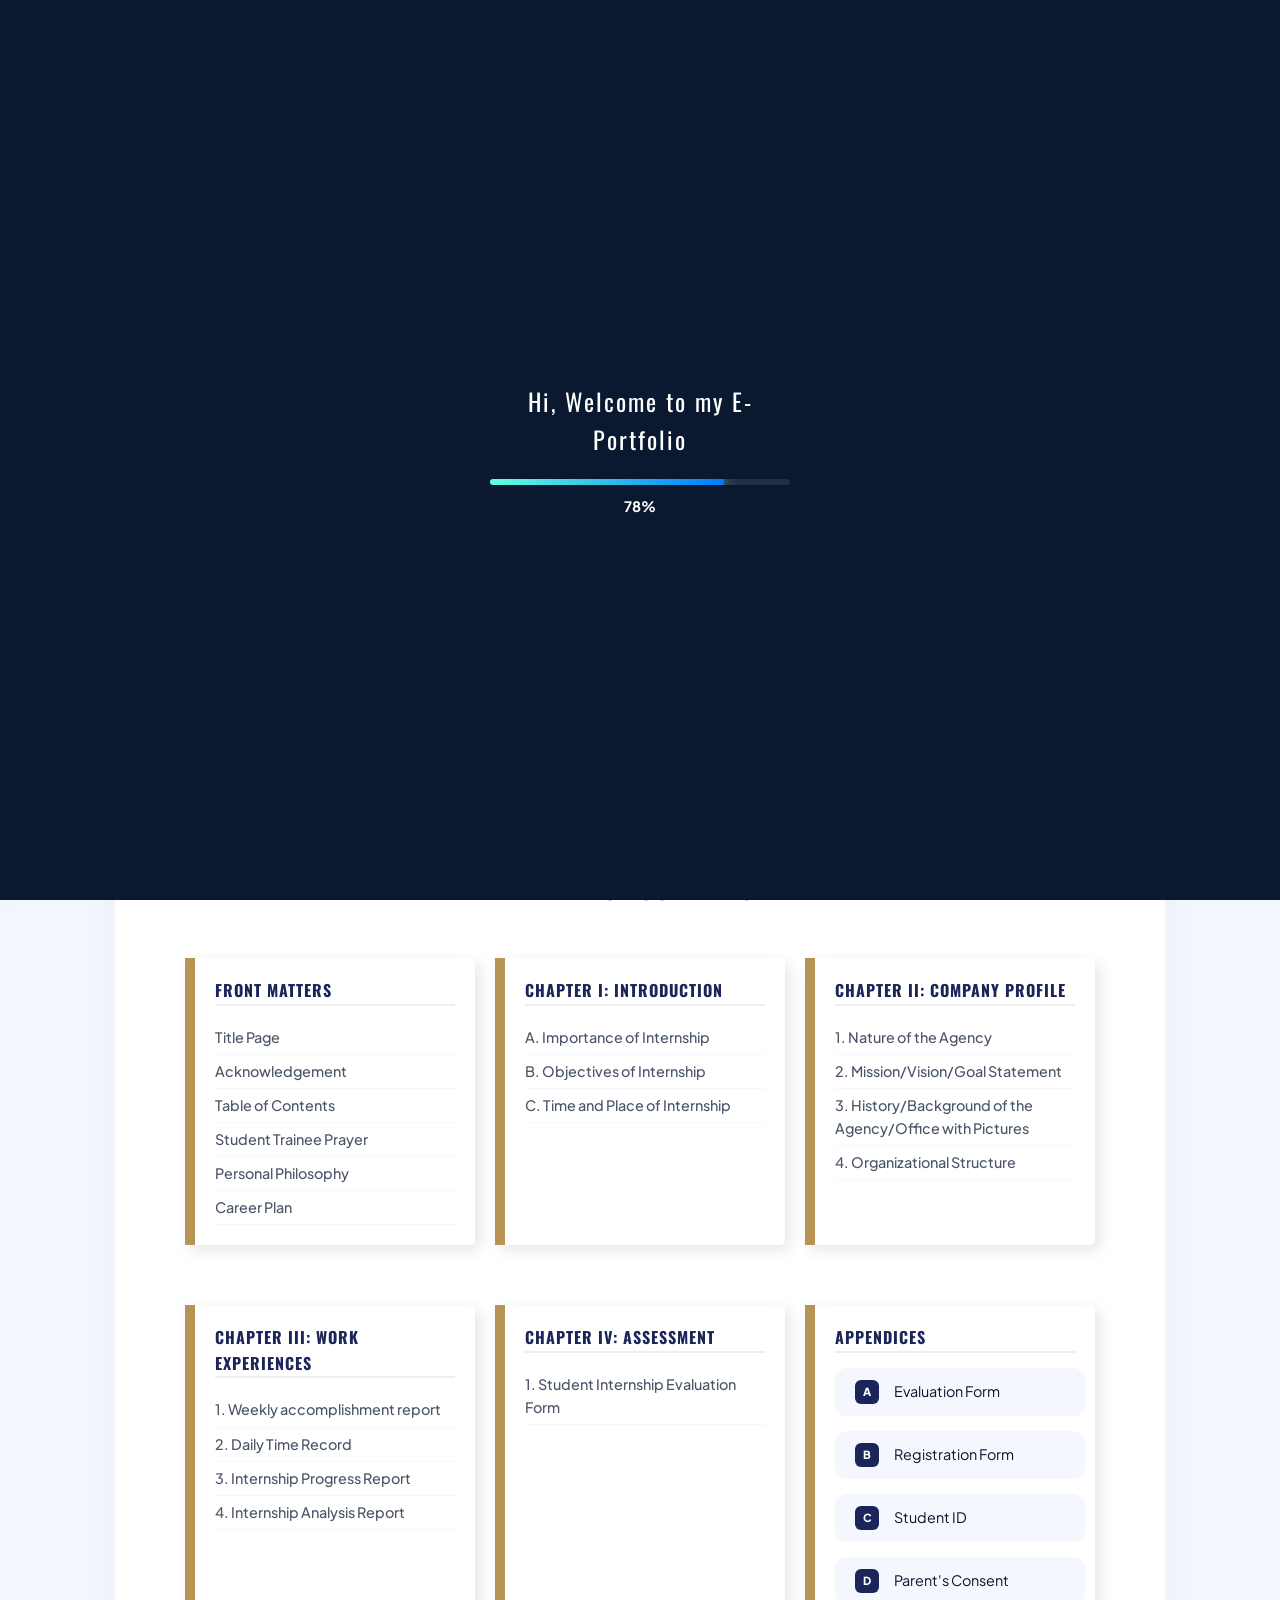
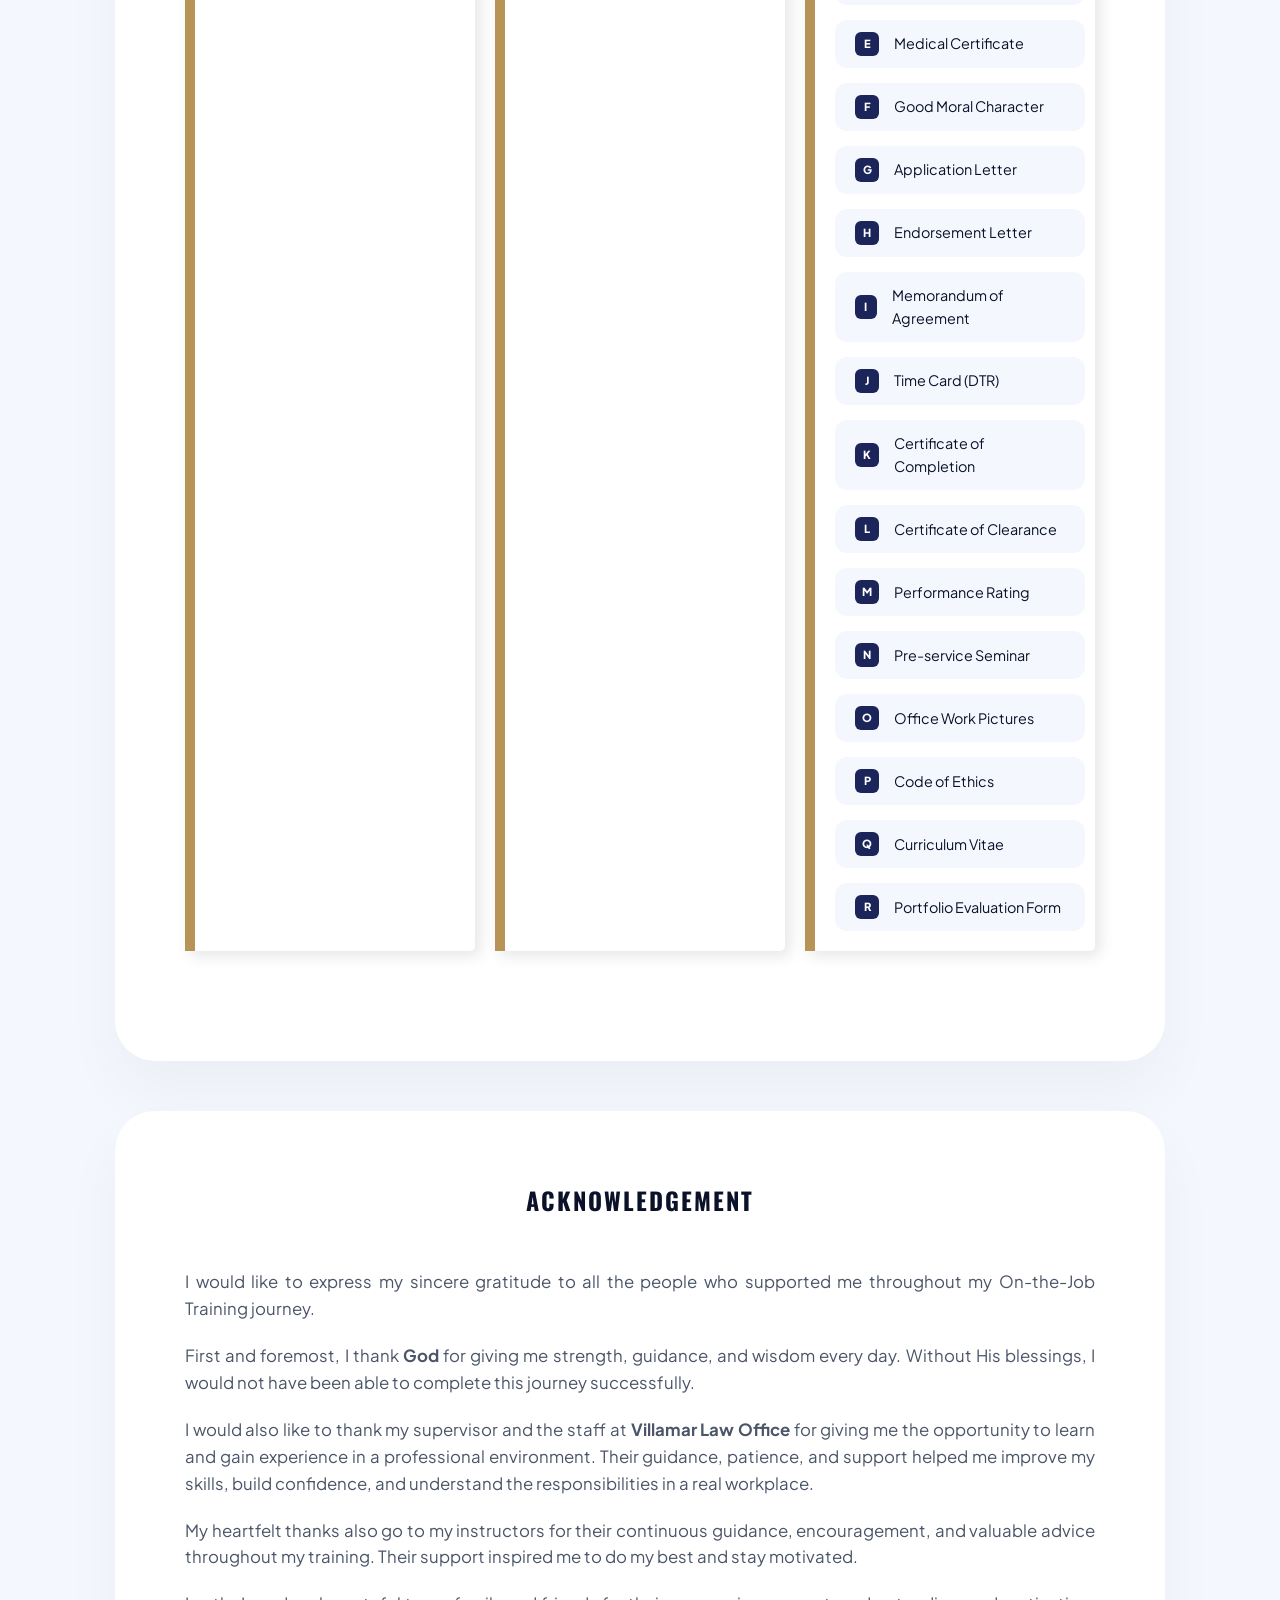
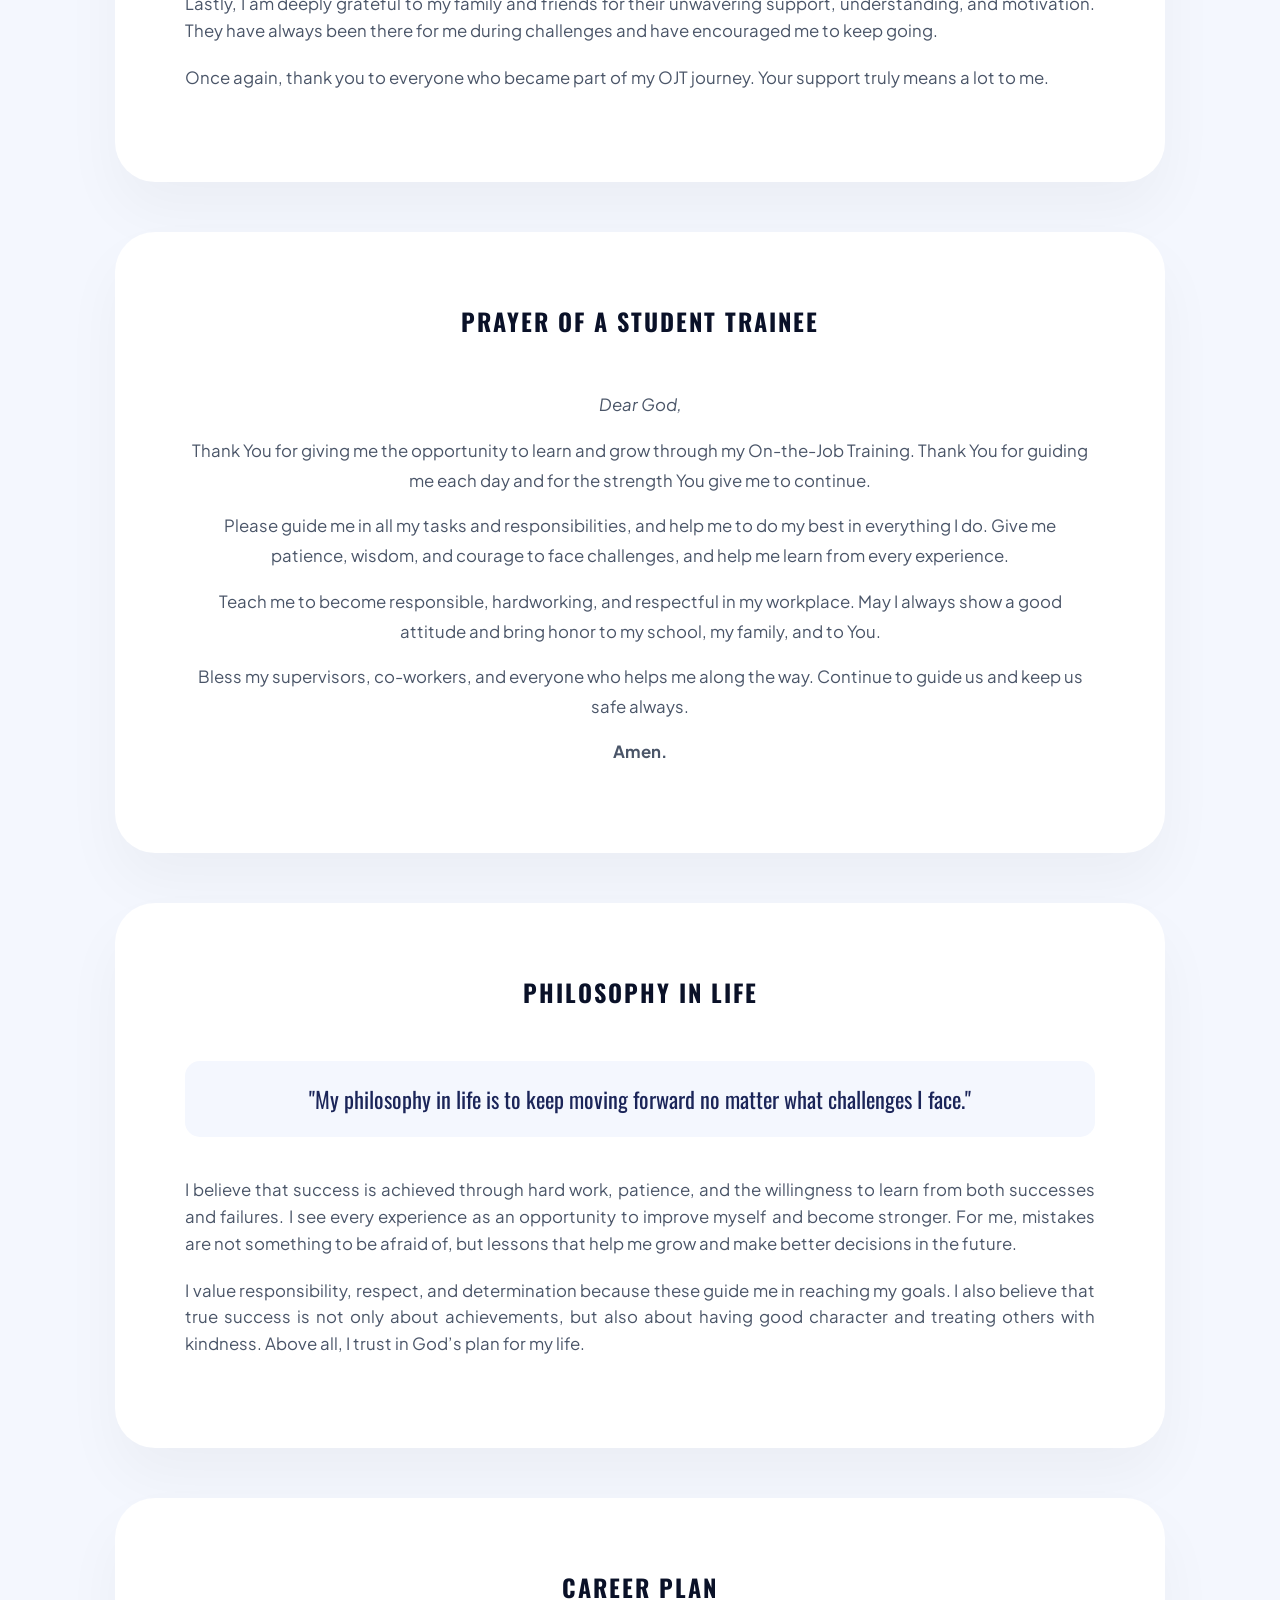
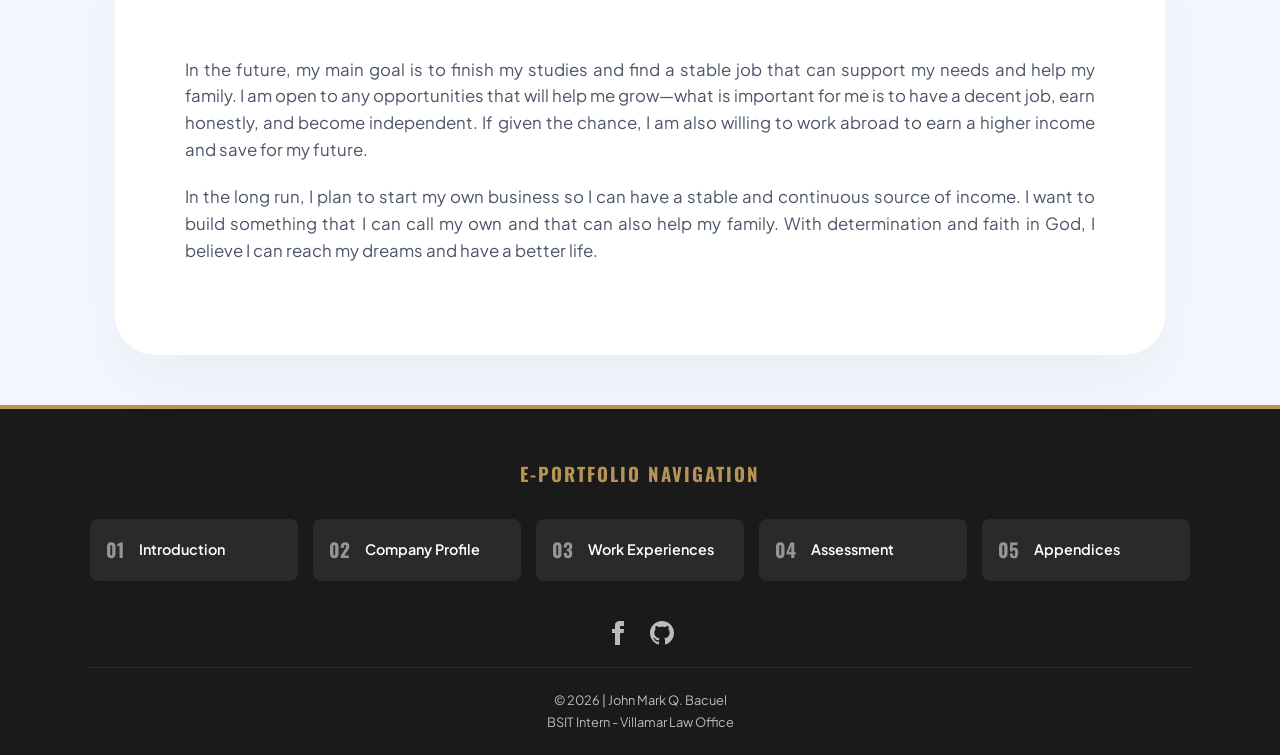
==== commit 8be04133: "Update index.html" ====
--- a/index.html
+++ b/index.html
@@ -216,7 +216,7 @@
 
         <div class="container">
             <section id="toc" class="content-card">
-                <h2 class="section-title">TABLE OF     ss CONTENTS</h2>
+                <h2 class="section-title">TABLE OF CONTENTS</h2>
                 <div class="detailed-toc">
                     <div class="toc-item">
                         <div class="toc-header">FRONT MATTERS</div>
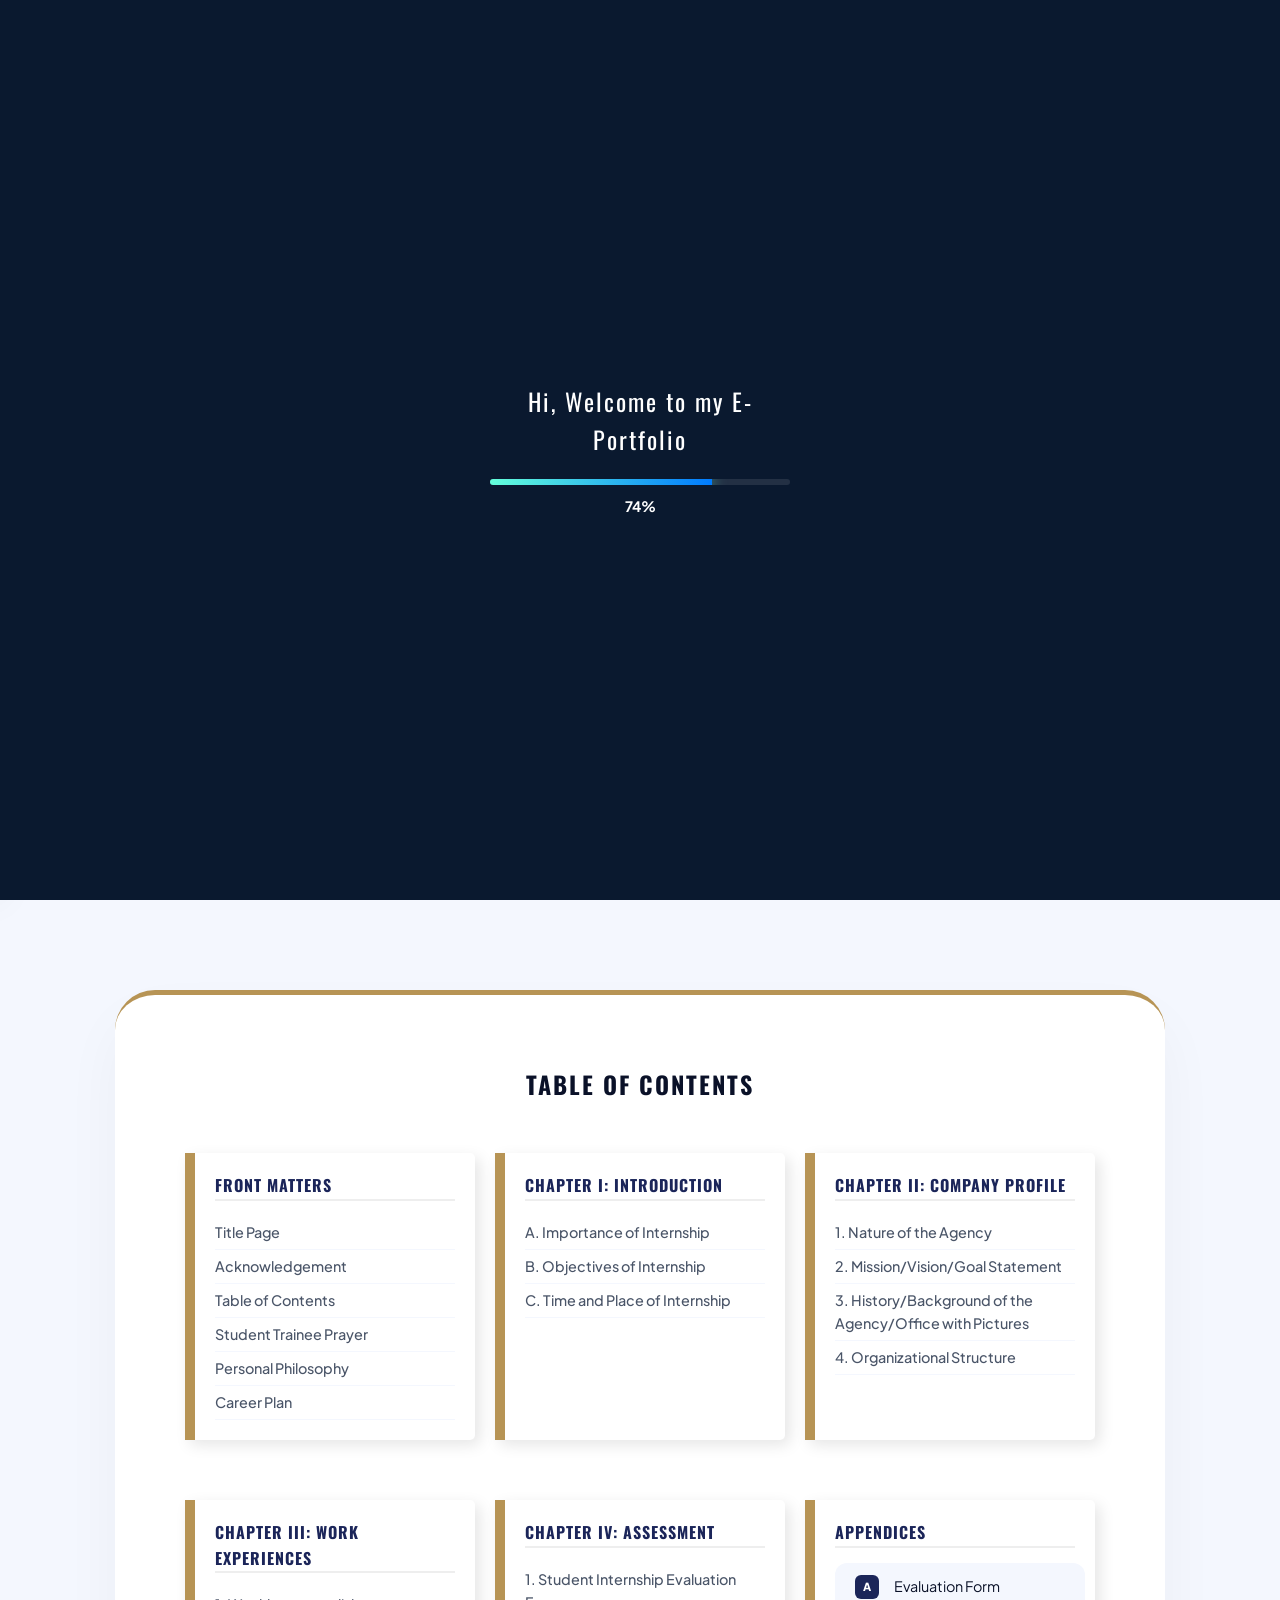
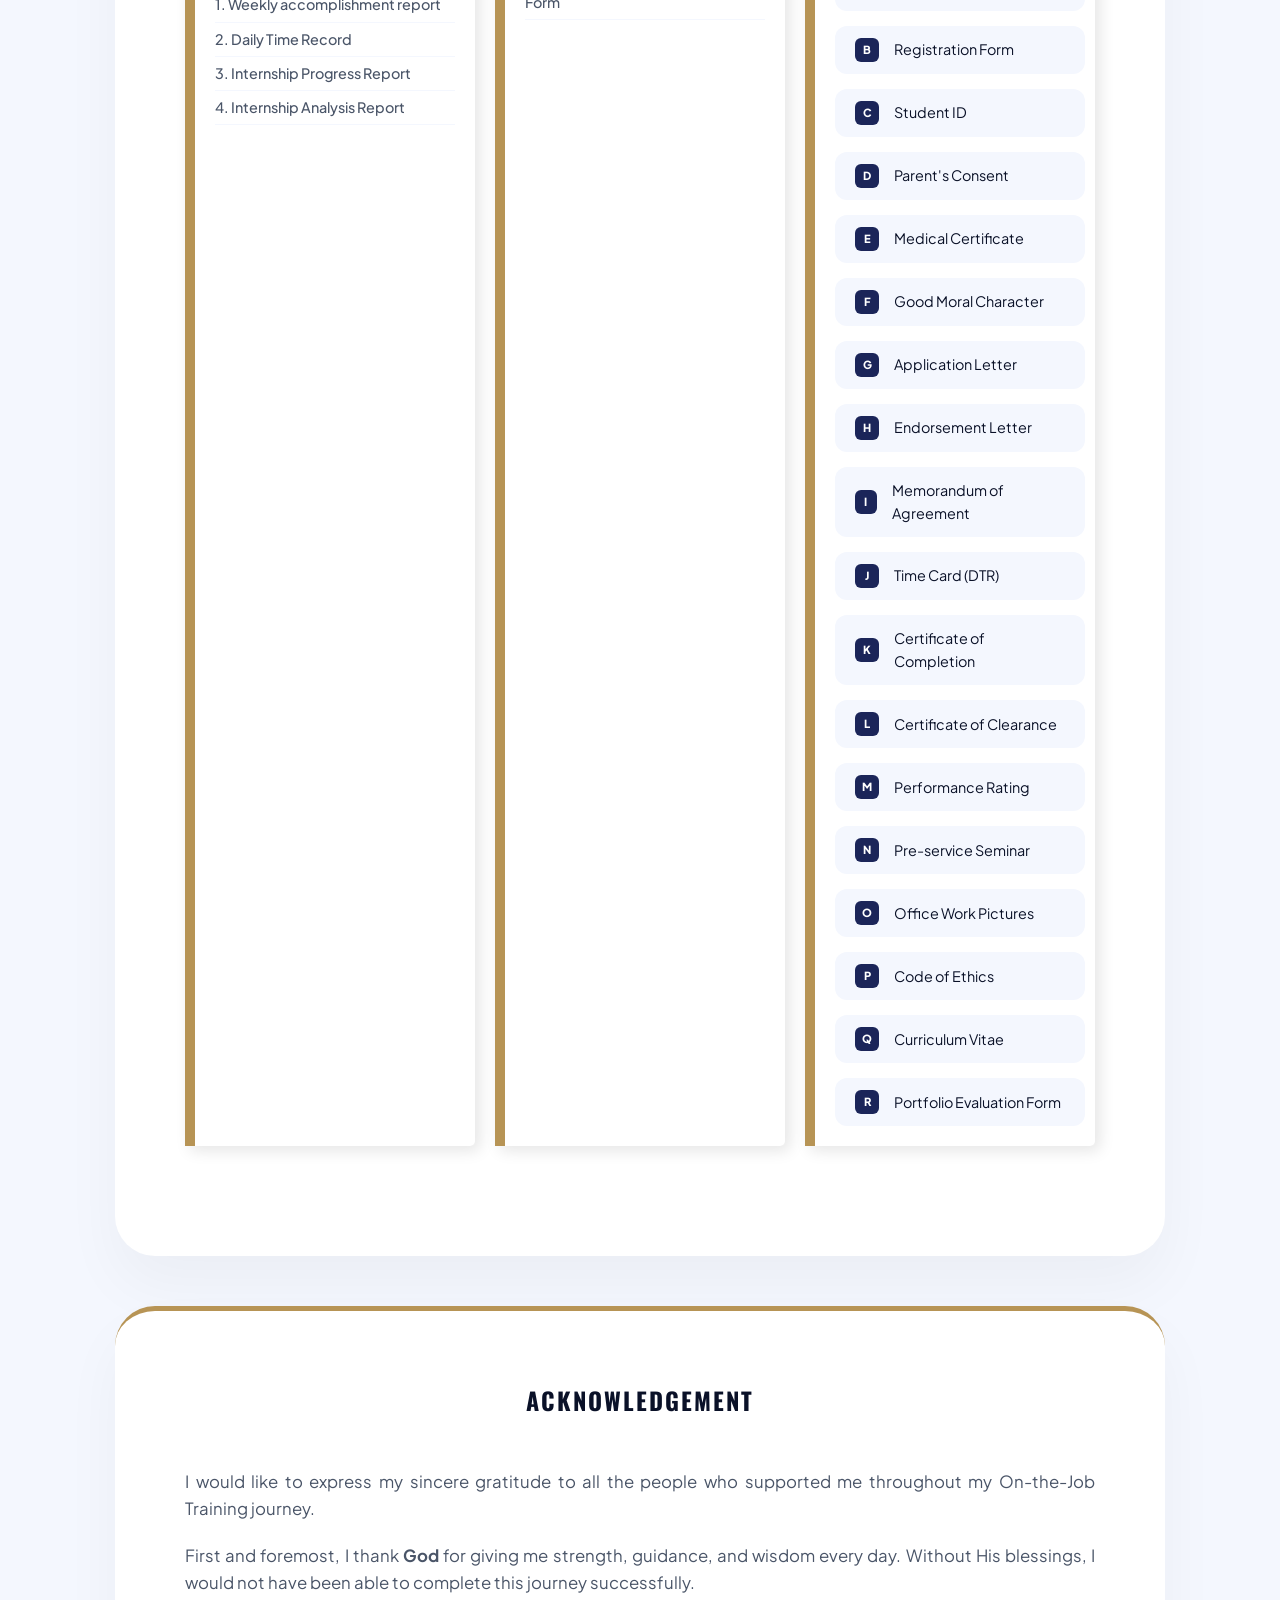
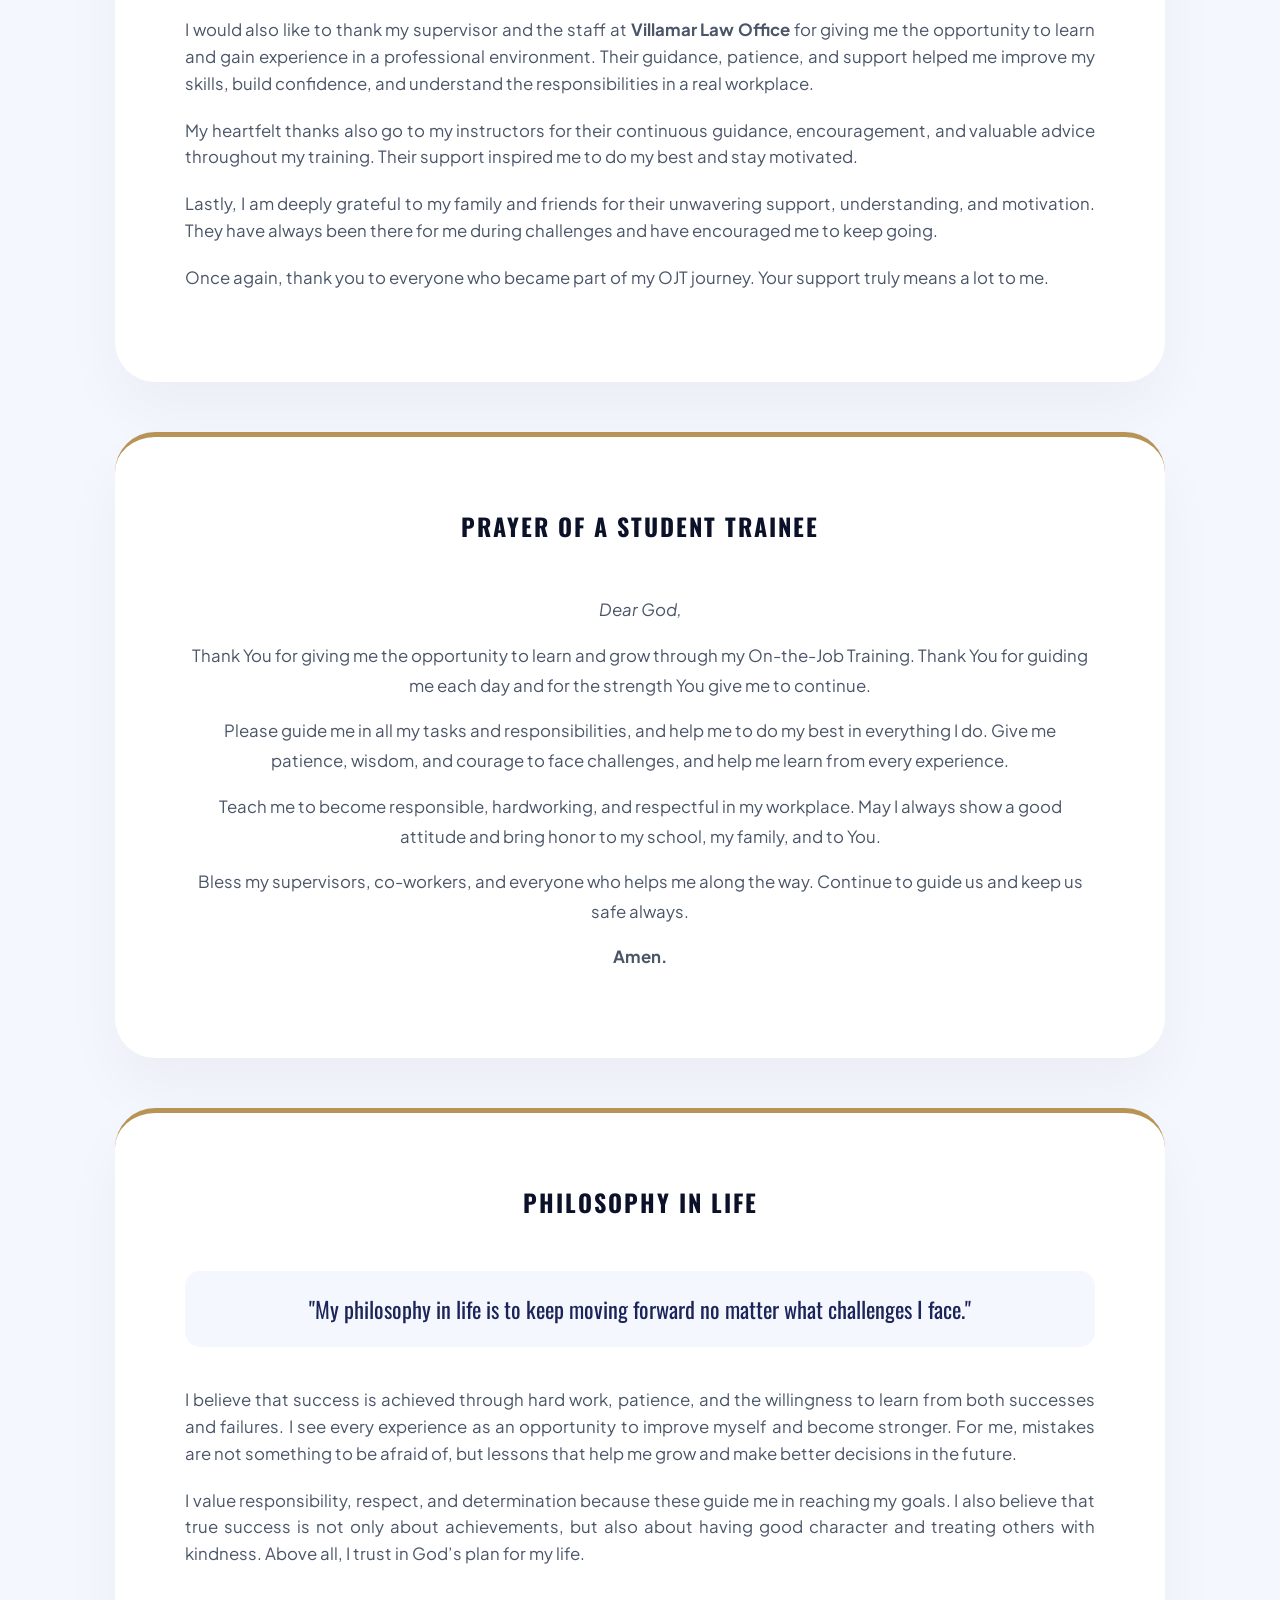
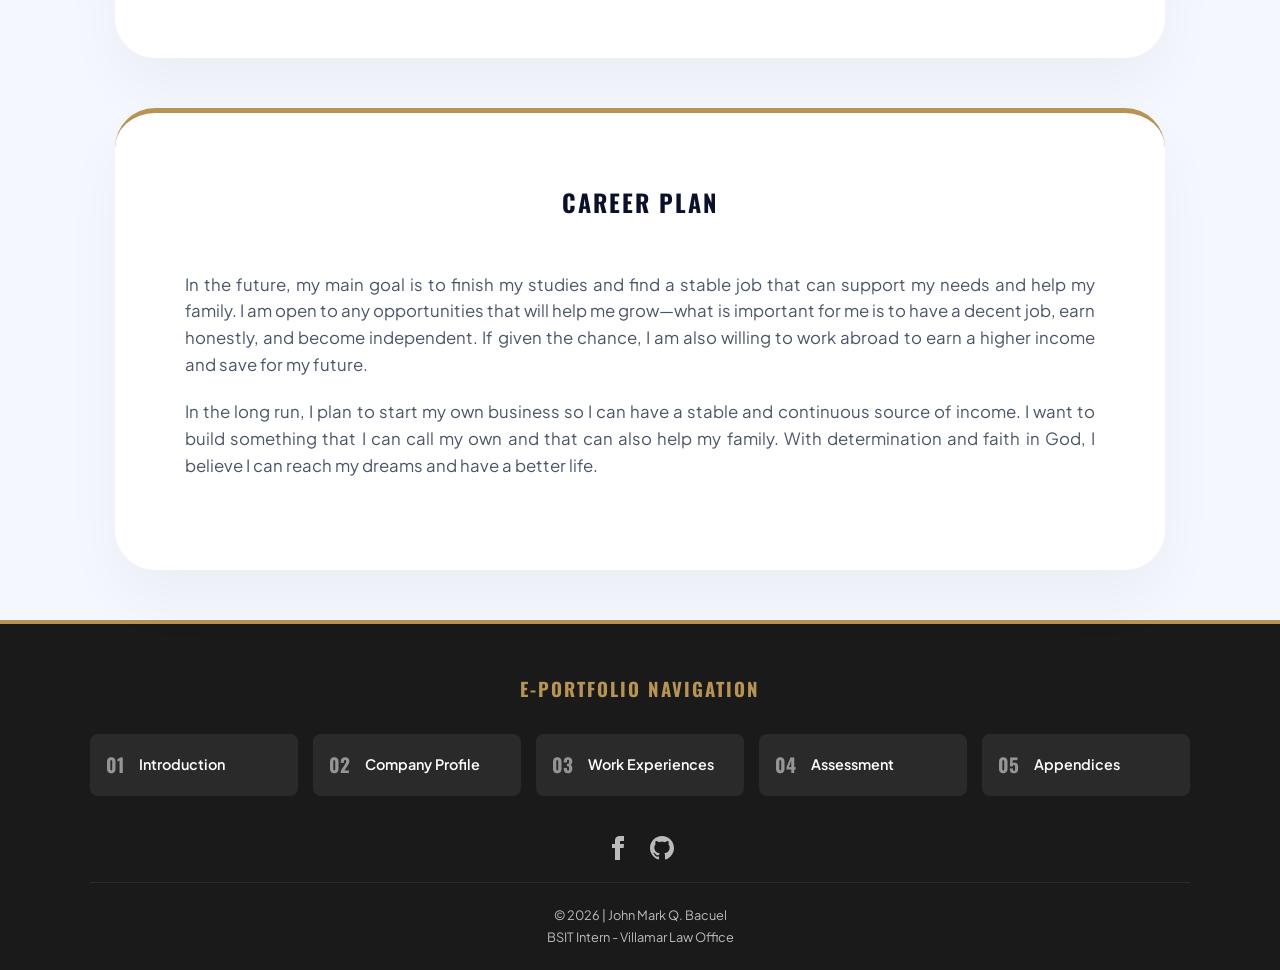
==== commit 934df803: "Update index.html" ====
--- a/index.html
+++ b/index.html
@@ -207,10 +207,15 @@
 
                 </div>
             </div>
-            <!-- Idagdag ito sa loob ng section id="home" pagkatapos ng hero-overlay -->
 <div class="scroll-indicator" onclick="document.getElementById('toc').scrollIntoView({behavior: 'smooth'})">
-    <span>▼</span>
-    <p style="font-size: 0.8rem; font-family: sans-serif; margin: 0;">Scroll Down</p>
+    <div class="mouse-icon">
+        <div class="wheel"></div>
+    </div>
+    <div class="arrow-container">
+        <span class="chevron"></span>
+        <span class="chevron"></span>
+    </div>
+    <p class="scroll-text">Scroll Down</p>
 </div>
         </section>
 
--- a/style.css
+++ b/style.css
@@ -1,3 +1,79 @@
+.scroll-indicator {
+    position: absolute;
+    bottom: 30px;
+    left: 50%;
+    transform: translateX(-50%);
+    display: flex;
+    flex-direction: column;
+    align-items: center;
+    cursor: pointer;
+    z-index: 10;
+    transition: opacity 0.3s ease;
+}
+
+.scroll-indicator:hover {
+    opacity: 0.8;
+}
+
+/* Mouse Icon Animation */
+.mouse-icon {
+    width: 25px;
+    height: 40px;
+    border: 2px solid white;
+    border-radius: 15px;
+    position: relative;
+    margin-bottom: 8px;
+}
+
+.wheel {
+    width: 4px;
+    height: 8px;
+    background: var(--accent, #D4AF37); /* Ginagamit ang gold accent mo */
+    position: absolute;
+    top: 6px;
+    left: 50%;
+    transform: translateX(-50%);
+    border-radius: 2px;
+    animation: scroll-wheel 1.5s infinite;
+}
+
+/* Arrow/Chevron Animation */
+.chevron {
+    display: block;
+    width: 10px;
+    height: 10px;
+    border-right: 2px solid white;
+    border-bottom: 2px solid white;
+    transform: rotate(45deg);
+    margin: -4px 0;
+    animation: pulse-arrow 1.5s infinite;
+}
+
+.chevron:nth-child(2) {
+    animation-delay: 0.2s;
+}
+
+.scroll-text {
+    font-size: 0.75rem;
+    font-family: 'Plus Jakarta Sans', sans-serif;
+    color: white;
+    text-transform: uppercase;
+    letter-spacing: 2px;
+    margin-top: 10px !important;
+    text-shadow: 0 2px 4px rgba(0,0,0,0.5);
+}
+
+/* Keyframes para sa Galaw */
+@keyframes scroll-wheel {
+    0% { opacity: 1; transform: translateX(-50%) translateY(0); }
+    100% { opacity: 0; transform: translateX(-50%) translateY(15px); }
+}
+
+@keyframes pulse-arrow {
+    0% { opacity: 0; transform: rotate(45deg) translate(-5px, -5px); }
+    50% { opacity: 1; }
+    100% { opacity: 0; transform: rotate(45deg) translate(5px, 5px); }
+}
 /* Custom Properties for consistency */
 :root {
     --primary: #1B2559;       /* Deep Navy - Authority & Trust */
@@ -35,6 +111,8 @@
     align-items: center;
     z-index: 1000;
     transition: 0.3s;
+    background: rgba(255, 255, 255, 0.1); /* Sobrang light na puti */
+    backdrop-filter: blur(10px);
 }
 
 .brand-name {
@@ -190,18 +268,6 @@
     position: relative;
 }
 
-/* Scroll Indicator (Yung arrow sa baba) */
-.scroll-indicator {
-    position: absolute;
-    bottom: 30px;
-    left: 50%;
-    transform: translateX(-50%);
-    animation: bounce 2s infinite;
-    color: white;
-    font-size: 2rem;
-    cursor: pointer;
-    z-index: 10;
-}
 
 @keyframes bounce {
     0%, 20%, 50%, 80%, 100% {transform: translateY(0) translateX(-50%);}
@@ -221,7 +287,7 @@
 /* Gagamit tayo ng class na 'js-enabled' para sa animation */
 /* Ito ay para kung sakaling mag-fail ang JS, hindi mawawala ang content mo */
 .js-enabled .content-card {
-    opacity: 0;
+    opacity: 1;
     transform: translateY(30px);
 }
 
@@ -348,27 +414,21 @@
     margin: 0 auto 10px;
 }
 
-/* Detailed Table of Contents */
-.container {
-    max-width: 1100px;
-    margin: -100px auto 100px;
-    position: relative;
-    padding: 0 25px;
-}
+
 
 .content-card {
 
-    background: var(--white);
-
+    background: #ffffff; /* Dark charcoal */
+    border-top: 5px solid var(--accent); /* Gold line sa taas */
     padding: 70px;
-
     border-radius: 40px;
-
     box-shadow: 0 30px 60px rgba(0,0,0,0.04);
-
     margin-bottom: 50px;
 
 } 
+#toc.content-card {
+    margin-top: 160px; /* Mas malaking space para sa landing page */
+}
 
 
 
@@ -480,13 +540,15 @@
     .hero-content h1 { font-size: 3rem; }
     .content-card { padding: 40px 25px; }
 }
-/* Add padding to container for sub-pages */
+/* Update para sa container */
 .container {
     max-width: 1100px;
-    margin: 50px auto; /* Inadjust ko mula -100px para sa normal pages */
+    margin: 80px auto; /* Dinagdagan ang top margin para lumitaw ang Scroll Down indicator */
     position: relative;
     padding: 0 25px;
-}
+    z-index: 2; /* Sinisiguro na nasa ibabaw ang content */
+}
+
 
 /* Specific fix para sa index lang yung -100px */
 .hero-fullscreen + .container {
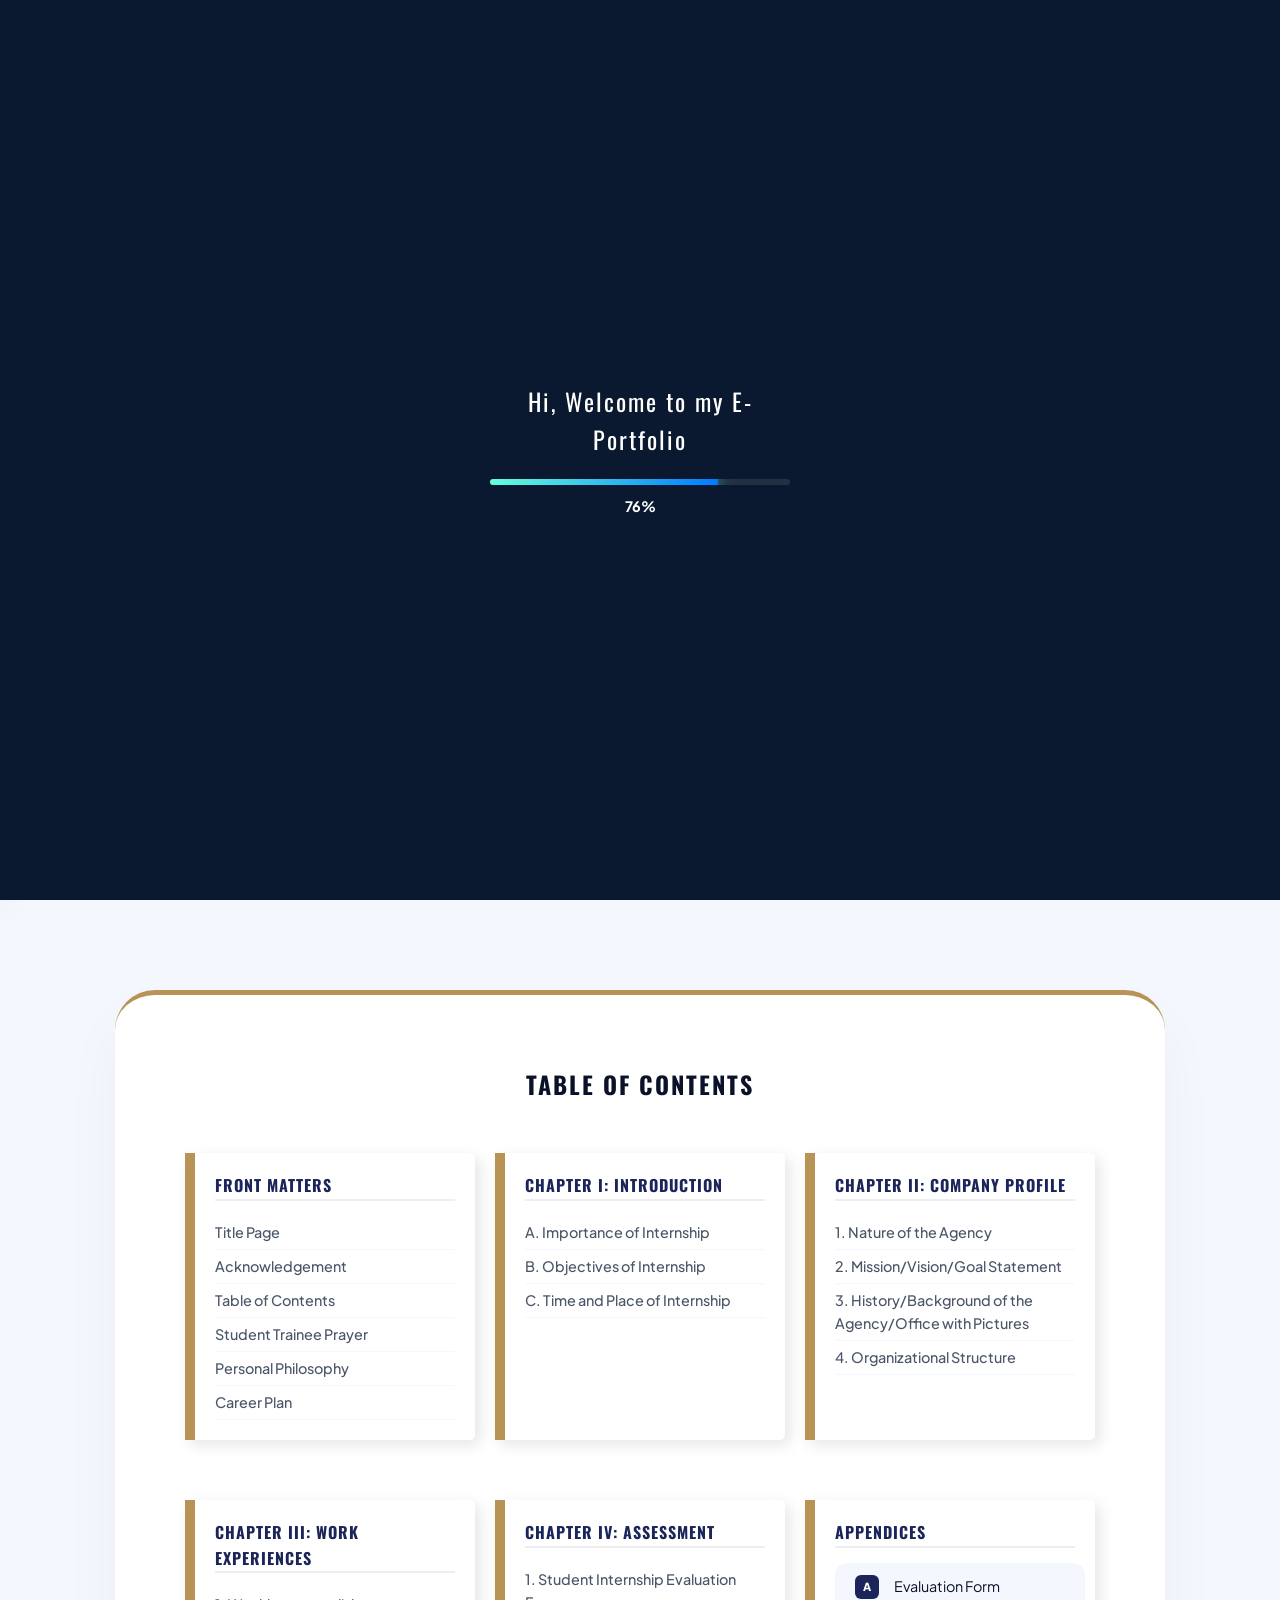
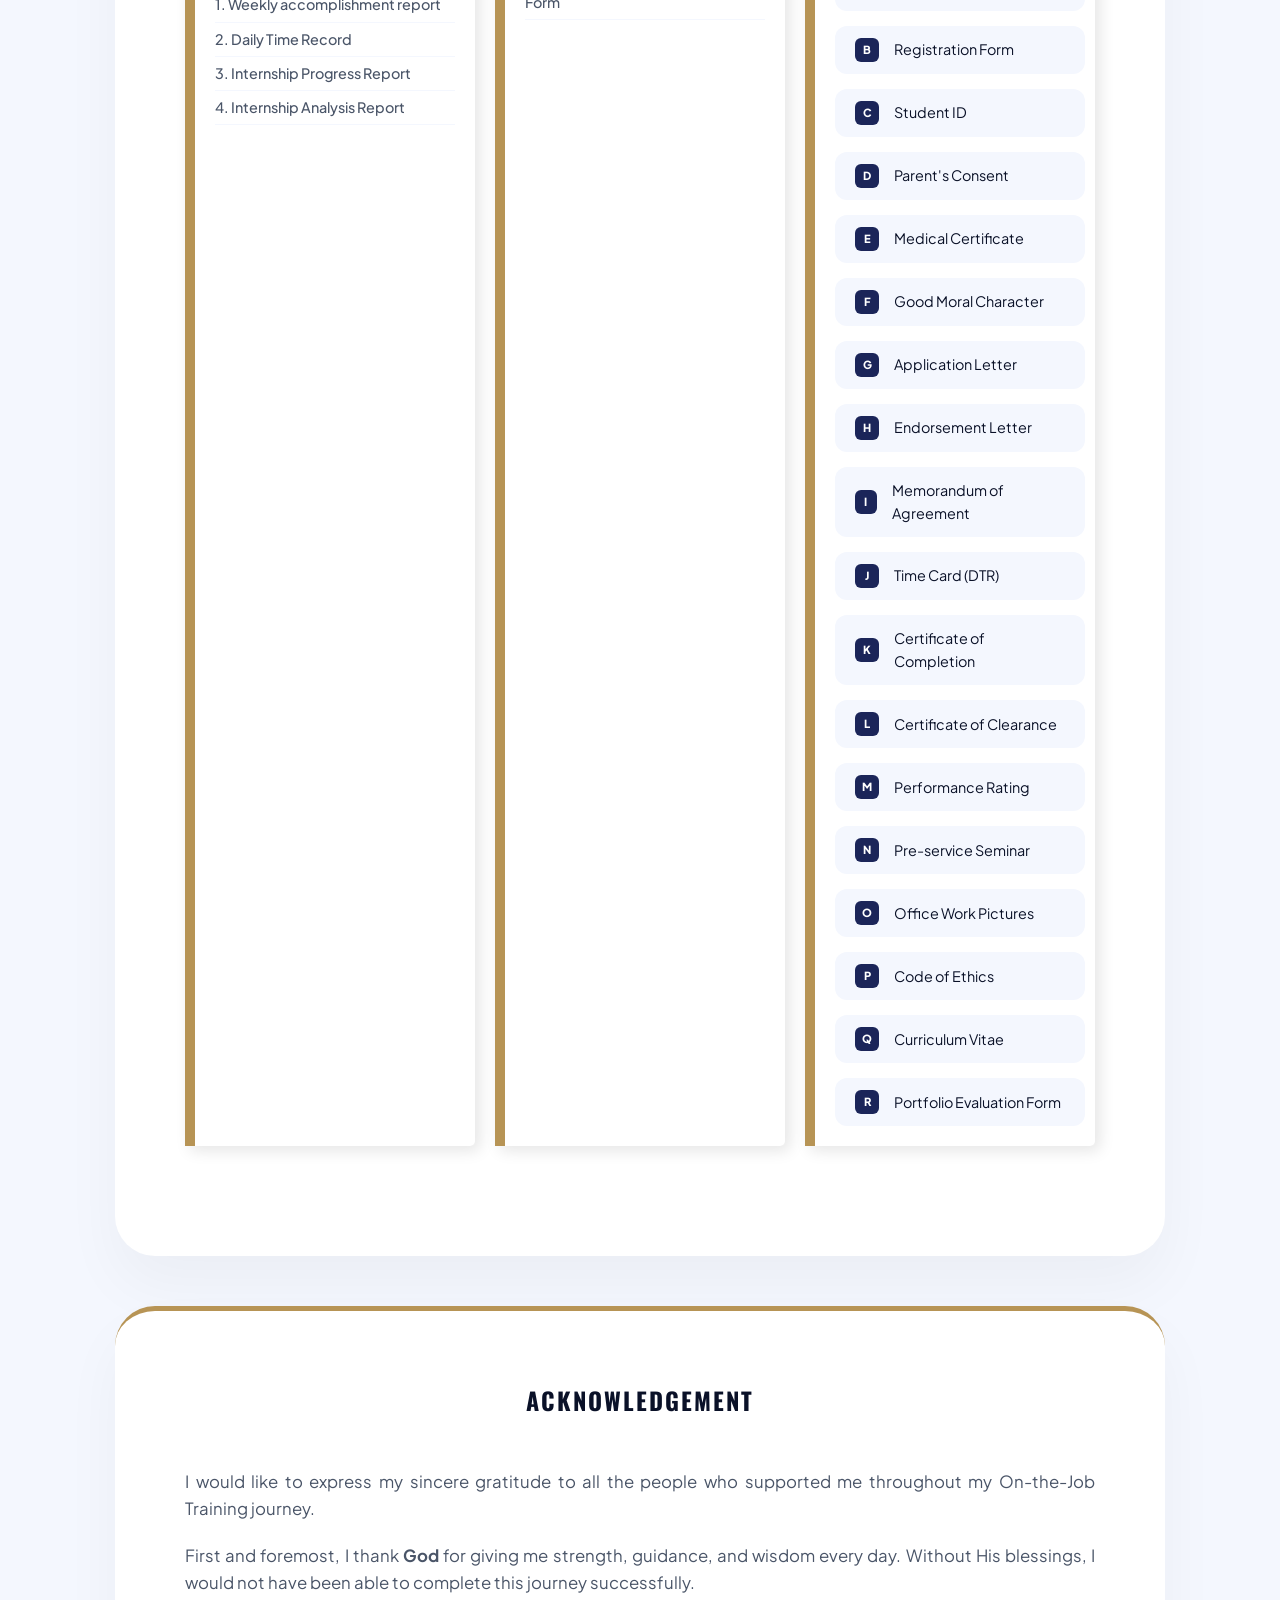
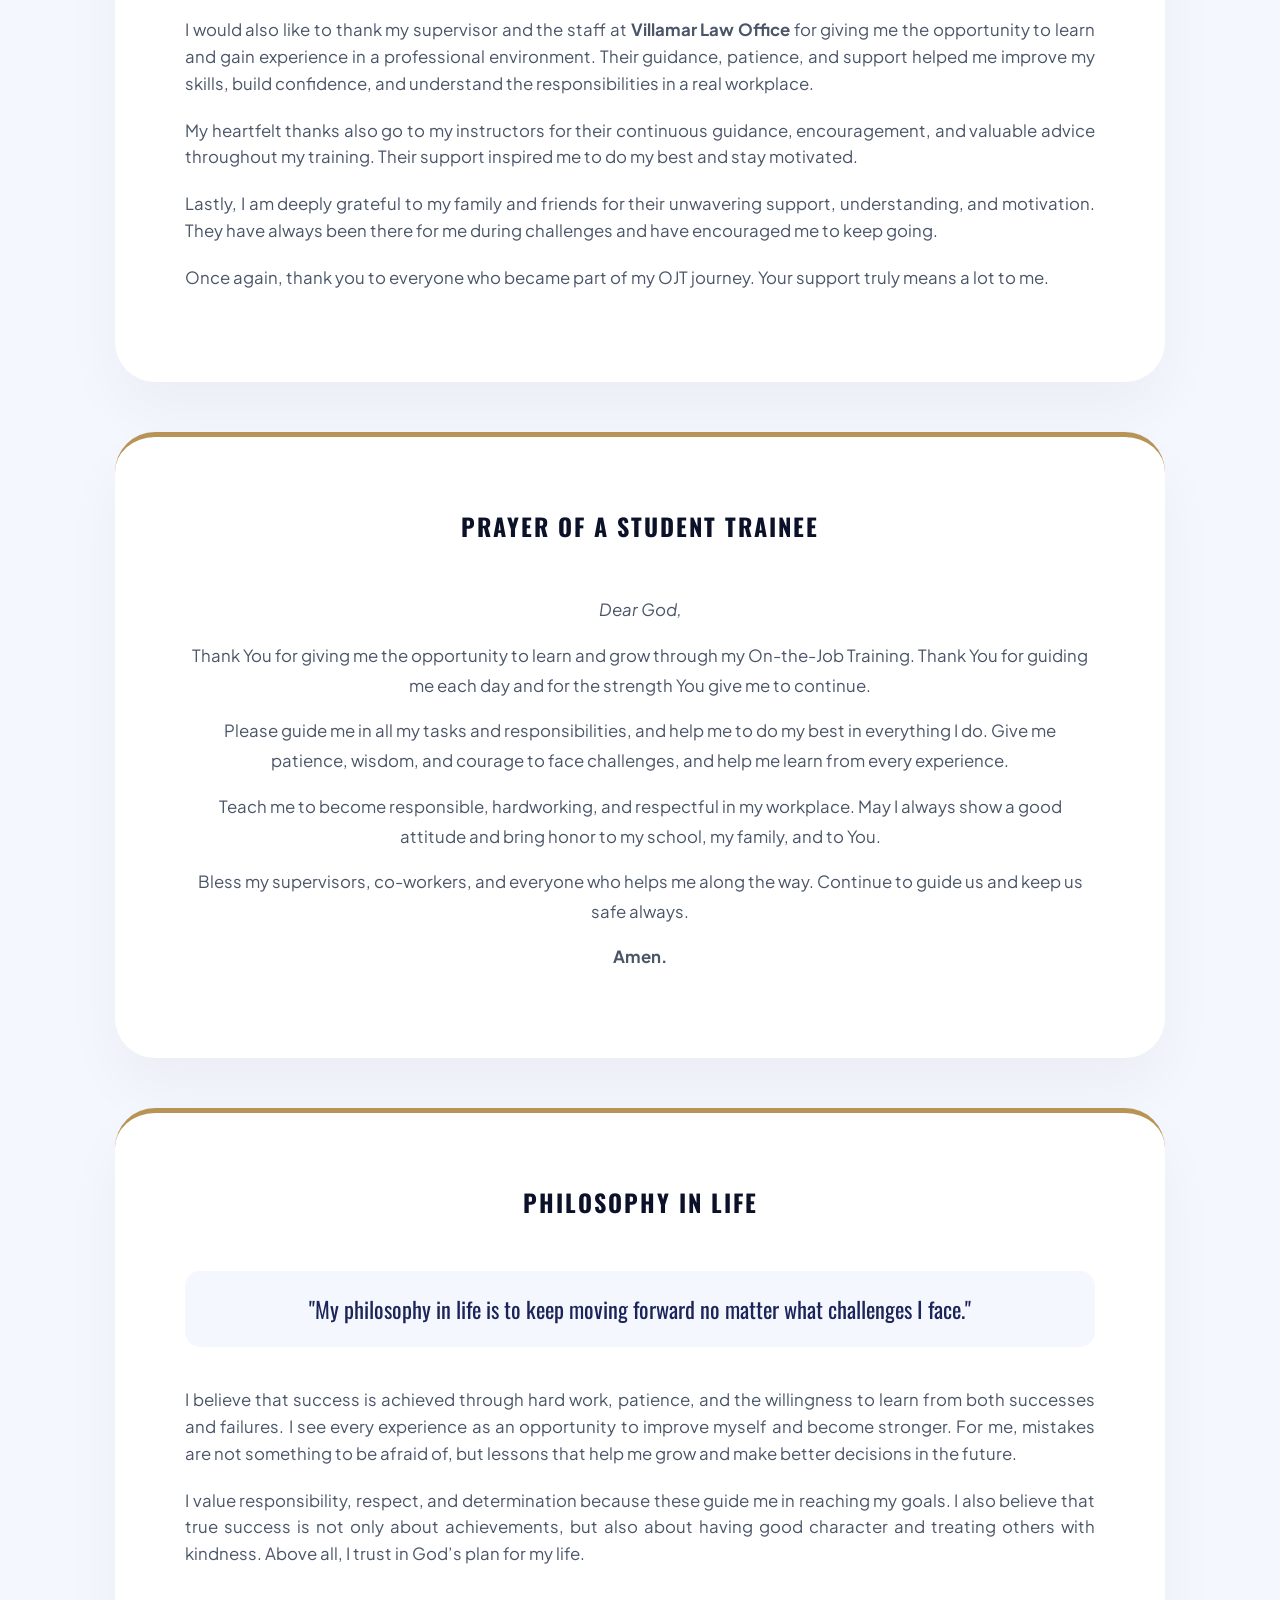
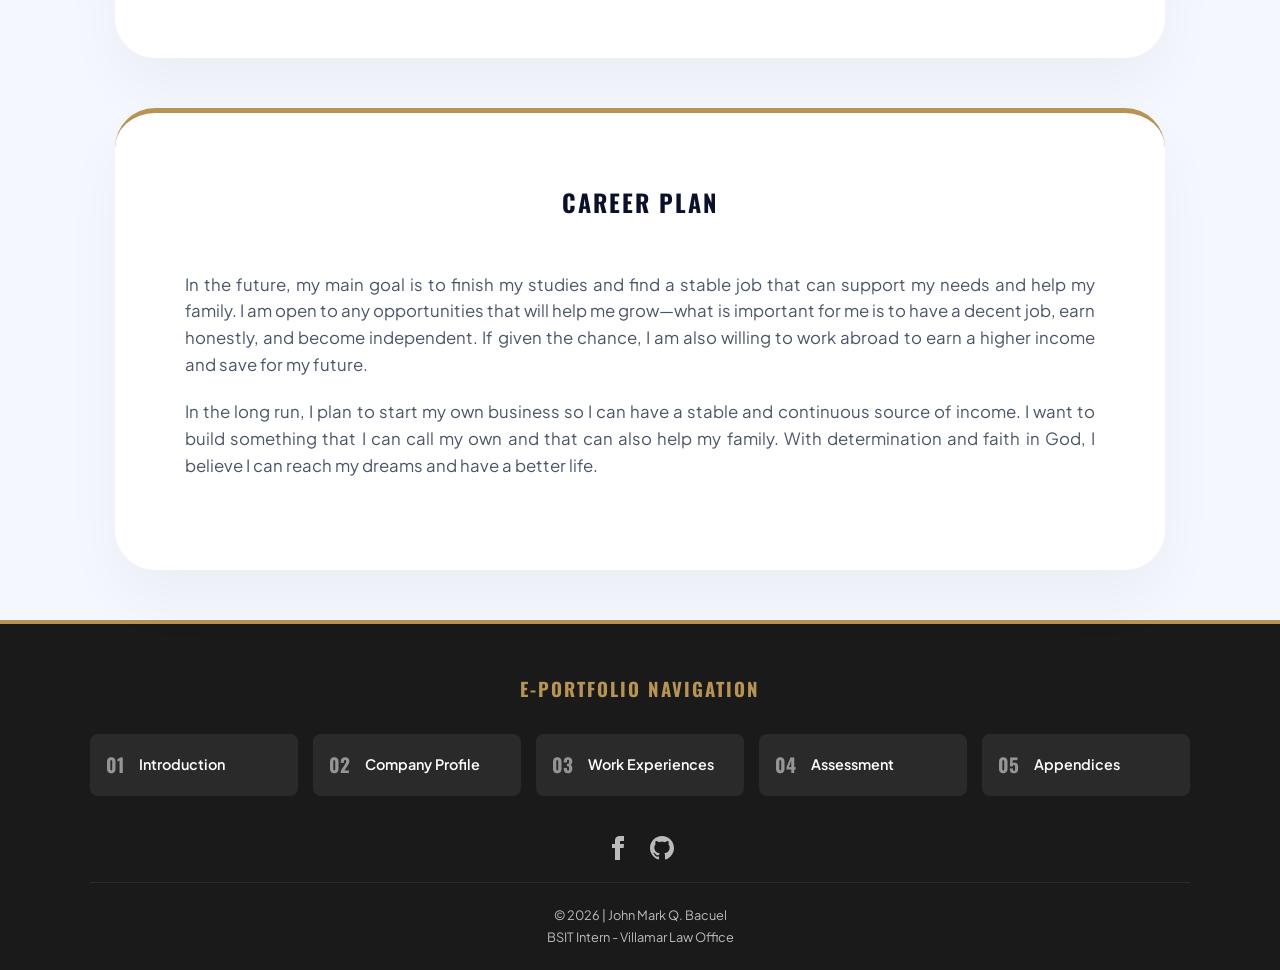
==== commit a9021f45: "Update index.html" ====
--- a/index.html
+++ b/index.html
@@ -4,7 +4,7 @@
     <meta charset="UTF-8">
     <meta property="og:title" content="OJT E-Portfolio | John Mark Bacuel">
 <meta property="og:description" content="My On-the-Job Training E-Portfolio showcasing my experience and achievements at Villamar Law Office.">
-<meta property="og:image" content="https://yourdomain.com/omsc_logo.png">
+
 <meta property="og:type" content="website">
     <meta name="viewport" content="width=device-width, initial-scale=1.0">
     <title>OJT E-Portfolio | John Mark Bacuel</title>
--- a/style.css
+++ b/style.css
@@ -1,79 +1,3 @@
-.scroll-indicator {
-    position: absolute;
-    bottom: 30px;
-    left: 50%;
-    transform: translateX(-50%);
-    display: flex;
-    flex-direction: column;
-    align-items: center;
-    cursor: pointer;
-    z-index: 10;
-    transition: opacity 0.3s ease;
-}
-
-.scroll-indicator:hover {
-    opacity: 0.8;
-}
-
-/* Mouse Icon Animation */
-.mouse-icon {
-    width: 25px;
-    height: 40px;
-    border: 2px solid white;
-    border-radius: 15px;
-    position: relative;
-    margin-bottom: 8px;
-}
-
-.wheel {
-    width: 4px;
-    height: 8px;
-    background: var(--accent, #D4AF37); /* Ginagamit ang gold accent mo */
-    position: absolute;
-    top: 6px;
-    left: 50%;
-    transform: translateX(-50%);
-    border-radius: 2px;
-    animation: scroll-wheel 1.5s infinite;
-}
-
-/* Arrow/Chevron Animation */
-.chevron {
-    display: block;
-    width: 10px;
-    height: 10px;
-    border-right: 2px solid white;
-    border-bottom: 2px solid white;
-    transform: rotate(45deg);
-    margin: -4px 0;
-    animation: pulse-arrow 1.5s infinite;
-}
-
-.chevron:nth-child(2) {
-    animation-delay: 0.2s;
-}
-
-.scroll-text {
-    font-size: 0.75rem;
-    font-family: 'Plus Jakarta Sans', sans-serif;
-    color: white;
-    text-transform: uppercase;
-    letter-spacing: 2px;
-    margin-top: 10px !important;
-    text-shadow: 0 2px 4px rgba(0,0,0,0.5);
-}
-
-/* Keyframes para sa Galaw */
-@keyframes scroll-wheel {
-    0% { opacity: 1; transform: translateX(-50%) translateY(0); }
-    100% { opacity: 0; transform: translateX(-50%) translateY(15px); }
-}
-
-@keyframes pulse-arrow {
-    0% { opacity: 0; transform: rotate(45deg) translate(-5px, -5px); }
-    50% { opacity: 1; }
-    100% { opacity: 0; transform: rotate(45deg) translate(5px, 5px); }
-}
 /* Custom Properties for consistency */
 :root {
     --primary: #1B2559;       /* Deep Navy - Authority & Trust */
@@ -269,6 +193,7 @@
 }
 
 
+
 @keyframes bounce {
     0%, 20%, 50%, 80%, 100% {transform: translateY(0) translateX(-50%);}
     40% {transform: translateY(-10px) translateX(-50%);}
@@ -414,7 +339,82 @@
     margin: 0 auto 10px;
 }
 
-
+.scroll-indicator {
+    position: absolute;
+    bottom: 30px;
+    left: 50%;
+    transform: translateX(-50%);
+    display: flex;
+    flex-direction: column;
+    align-items: center;
+    cursor: pointer;
+    z-index: 10;
+    transition: opacity 0.3s ease;
+}
+
+.scroll-indicator:hover {
+    opacity: 0.8;
+}
+
+/* Mouse Icon Animation */
+.mouse-icon {
+    width: 25px;
+    height: 40px;
+    border: 2px solid white;
+    border-radius: 15px;
+    position: relative;
+    margin-bottom: 8px;
+}
+
+.wheel {
+    width: 4px;
+    height: 8px;
+    background: var(--accent, #D4AF37); /* Ginagamit ang gold accent mo */
+    position: absolute;
+    top: 6px;
+    left: 50%;
+    transform: translateX(-50%);
+    border-radius: 2px;
+    animation: scroll-wheel 1.5s infinite;
+}
+
+/* Arrow/Chevron Animation */
+.chevron {
+    display: block;
+    width: 10px;
+    height: 10px;
+    border-right: 2px solid white;
+    border-bottom: 2px solid white;
+    transform: rotate(45deg);
+    margin: -4px 0;
+    animation: pulse-arrow 1.5s infinite;
+}
+
+.chevron:nth-child(2) {
+    animation-delay: 0.2s;
+}
+
+.scroll-text {
+    font-size: 0.75rem;
+    font-family: 'Plus Jakarta Sans', sans-serif;
+    color: white;
+    text-transform: uppercase;
+    letter-spacing: 2px;
+    margin-top: 10px !important;
+    text-shadow: 0 2px 4px rgba(0,0,0,0.5);
+}
+
+/* Keyframes para sa Galaw */
+@keyframes scroll-wheel {
+    0% { opacity: 1; transform: translateX(-50%) translateY(0); }
+    100% { opacity: 0; transform: translateX(-50%) translateY(15px); }
+}
+
+@keyframes pulse-arrow {
+    0% { opacity: 0; transform: rotate(45deg) translate(-5px, -5px); }
+    50% { opacity: 1; }
+    100% { opacity: 0; transform: rotate(45deg) translate(5px, 5px); }
+}
 
 .content-card {
 
@@ -1517,6 +1517,7 @@
     object-fit: contain;
 }
 
+
 .close-modal {
     position: absolute;
     top: 25px;
@@ -2445,9 +2446,58 @@
     transition: color 0.3s ease; 
 }
 
-/* Burahin o i-comment out ang part na ito kung ayaw mong magbago ang kulay sa hover */
-/* 
-.nav-links a:hover i {
-    color: #ffffff; 
-} 
-*/
+/* Gallery Hover Effect */
+.img-wrapper {
+    position: relative;
+    cursor: pointer;
+    overflow: hidden;
+    border-radius: 15px;
+    border: 2px solid #eee;
+}
+.img-wrapper img { width: 100%; transition: 0.3s; }
+.img-overlay {
+    position: absolute; top: 0; left: 0; width: 100%; height: 100%;
+    background: rgba(0,0,0,0.5); color: white;
+    display: flex; align-items: center; justify-content: center;
+    opacity: 0; transition: 0.3s;
+}
+.img-wrapper:hover .img-overlay { opacity: 1; }
+.img-wrapper:hover img { transform: scale(1.05); }
+
+/* Progress Bars */
+.progress-section { margin: 30px 0; }
+.bar-item { margin-bottom: 20px; }
+.bar-label { display: flex; justify-content: space-between; font-size: 0.9rem; margin-bottom: 8px; }
+.bar-label span { color: var(--accent); font-weight: bold; margin-right: 5px; }
+.bar-container { background: #eee; height: 12px; border-radius: 10px; overflow: hidden; }
+.bar-fill { background: linear-gradient(90deg, #D4AF37, #b8962e); height: 100%; border-radius: 10px; transition: 1s ease-out; }
+
+/* Rater Cards with Pictures */
+.rater-img {
+    width: 70px; height: 70px;
+    margin: 0 auto 10px;
+    border-radius: 50%;
+    border: 3px solid var(--accent);
+    overflow: hidden;
+    background: #f9f9f9;
+}
+.rater-img img { width: 100%; height: 100%; object-fit: cover; }
+.rater-card { text-align: center; background: #fbfbfb; padding: 20px; border-radius: 20px; transition: 0.3s; }
+.rater-card:hover { transform: translateY(-5px); box-shadow: 0 10px 20px rgba(0,0,0,0.05); }
+
+/* Circle Total Score */
+.total-score-wrapper { display: flex; justify-content: center; margin: 40px 0; }
+.circle-progress {
+    width: 150px; height: 150px;
+    border-radius: 50%;
+    background: conic-gradient(var(--accent) 80%, #eee 0); /* 80% estimate for 3.21/4.0 */
+    display: flex; align-items: center; justify-content: center;
+}
+.inner-circle {
+    width: 130px; height: 130px;
+    background: white; border-radius: 50%;
+    display: flex; flex-direction: column;
+    align-items: center; justify-content: center;
+}
+.total-num { font-size: 2rem; font-weight: 800; color: #333; }
+.total-label { font-size: 0.7rem; text-transform: uppercase; color: #888; }
